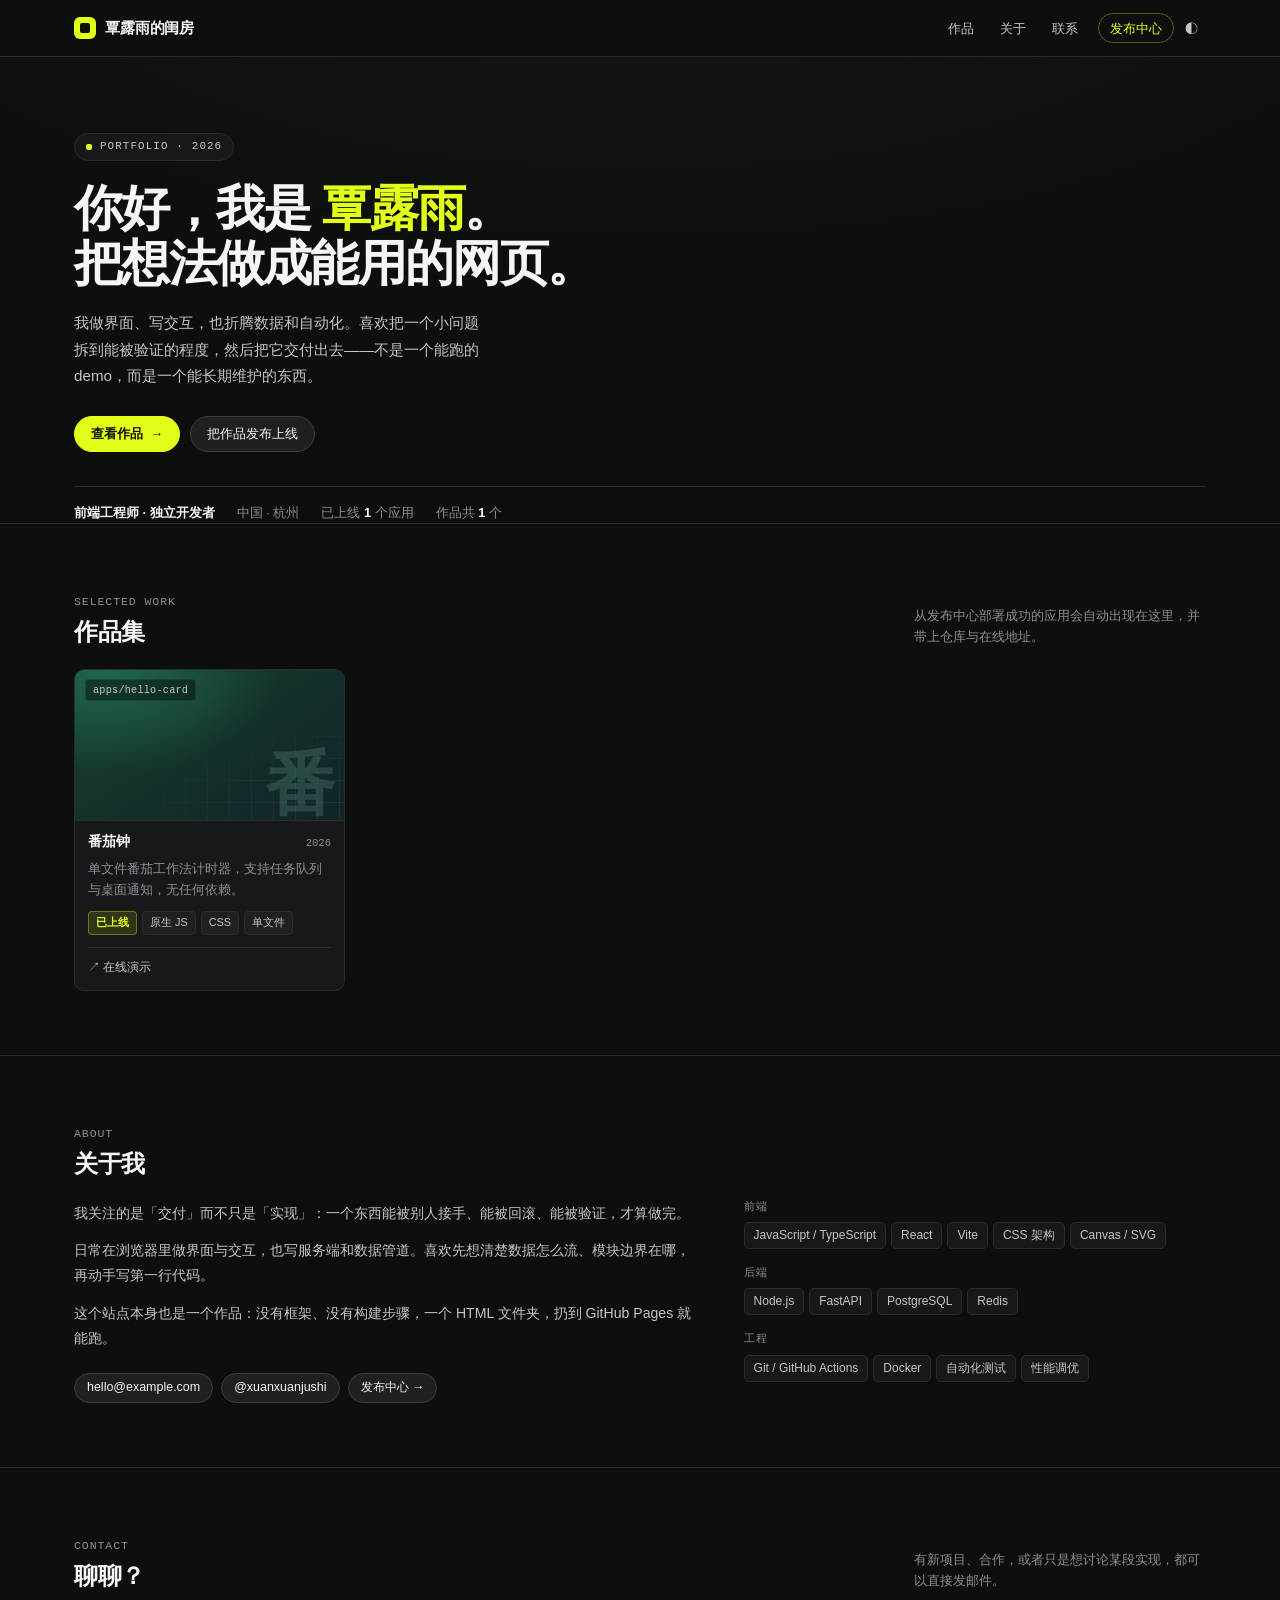
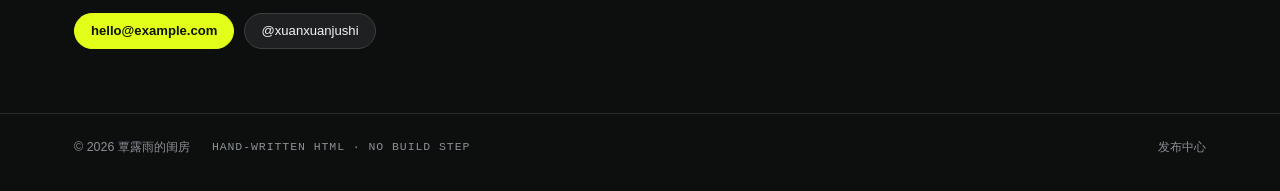
==== index.html @ 60ae452f "style: 改为深色 + 酸性黄绿的高密度视觉 参考积木岛AI（aixc4d.com）的界面语言重做样式： - 近黑底 #0d0e0e / 卡片 #171819，强调色 #e2ff1a，小圆角（卡片" ====
<!DOCTYPE html>
<html lang="zh-CN" data-theme="dark">
<head>
<meta charset="UTF-8">
<meta name="viewport" content="width=device-width, initial-scale=1">
<title>覃露雨的闺房 · 作品集</title>
<meta name="description" content="前端工程师 / 独立开发者的个人作品集，收录可在线访问的网页应用。">
<link rel="stylesheet" href="assets/css/style.css">
<link rel="icon" href="data:image/svg+xml,<svg xmlns='http://www.w3.org/2000/svg' viewBox='0 0 32 32'><rect width='32' height='32' rx='8' fill='%231f6f5c'/><circle cx='16' cy='16' r='5' fill='%23faf8f4'/></svg>">
</head>
<body>

<header class="site-nav">
  <div class="wrap">
    <a class="brand" href="index.html">
      <span class="brand-dot" aria-hidden="true"></span>
      <span data-bind="siteName">覃露雨的闺房</span>
    </a>
    <nav class="nav-links" aria-label="主导航">
      <a href="#works">作品</a>
      <a href="#about">关于</a>
      <a href="#contact" class="keep">联系</a>
      <a href="deploy.html" class="keep cta">发布中心</a>
      <button class="theme-toggle" id="themeToggle" type="button" aria-label="切换深浅色" title="切换深浅色">◐</button>
    </nav>
  </div>
</header>

<main>
  <!-- Hero -->
  <section class="hero">
    <div class="wrap">
      <span class="eyebrow"><i aria-hidden="true"></i> Portfolio · <span data-bind="year">2026</span></span>
      <h1>你好，我是 <em data-bind="name">覃露雨</em>。<br><span data-bind="tagline">把想法做成能用的网页。</span></h1>
      <p class="lede" data-bind="intro"></p>
      <div class="cta-row">
        <a class="btn primary" href="#works">查看作品 <span aria-hidden="true">→</span></a>
        <a class="btn" href="deploy.html">把作品发布上线</a>
      </div>
      <div class="hero-meta">
        <span><b data-bind="role">前端工程师</b></span>
        <span data-bind="location">中国 · 杭州</span>
        <span>已上线 <b id="liveCount">0</b> 个应用</span>
        <span>作品共 <b id="totalCount">0</b> 个</span>
      </div>
    </div>
  </section>

  <!-- 作品 -->
  <section class="section" id="works">
    <div class="wrap">
      <div class="section-head">
        <div>
          <span class="mono">Selected work</span>
          <h2>作品集</h2>
        </div>
        <p>从发布中心部署成功的应用会自动出现在这里，并带上仓库与在线地址。</p>
      </div>
      <div class="grid" id="workGrid" aria-live="polite"></div>
    </div>
  </section>

  <!-- 关于 -->
  <section class="section" id="about">
    <div class="wrap">
      <div class="section-head">
        <div>
          <span class="mono">About</span>
          <h2>关于我</h2>
        </div>
      </div>
      <div class="about-grid">
        <div class="prose">
          <p>我关注的是「交付」而不只是「实现」：一个东西能被别人接手、能被回滚、能被验证，才算做完。</p>
          <p>日常在浏览器里做界面与交互，也写服务端和数据管道。喜欢先想清楚数据怎么流、模块边界在哪，再动手写第一行代码。</p>
          <p>这个站点本身也是一个作品：没有框架、没有构建步骤，一个 HTML 文件夹，扔到 GitHub Pages 就能跑。</p>
          <div class="contact-row">
            <a class="btn sm" data-bind-href="mailto" data-bind-text="email" href="#">发邮件</a>
            <a class="btn sm" data-bind-href="github" data-bind-text="githubLabel" href="#" target="_blank" rel="noopener">GitHub</a>
            <a class="btn sm" href="deploy.html">发布中心 →</a>
          </div>
        </div>
        <div id="skillList"></div>
      </div>
    </div>
  </section>

  <!-- 联系 -->
  <section class="section" id="contact">
    <div class="wrap">
      <div class="section-head">
        <div>
          <span class="mono">Contact</span>
          <h2>聊聊？</h2>
        </div>
        <p>有新项目、合作，或者只是想讨论某段实现，都可以直接发邮件。</p>
      </div>
      <div class="cta-row" style="margin-top:0">
        <a class="btn accent" data-bind-href="mailto" data-bind-text="email" href="#">发邮件</a>
        <a class="btn" data-bind-href="github" data-bind-text="githubLabel" href="#" target="_blank" rel="noopener">GitHub</a>
      </div>
    </div>
  </section>
</main>

<footer class="site-footer">
  <div class="wrap">
    <span>© <span data-bind="year">2026</span> <span data-bind="siteName">覃露雨的闺房</span></span>
    <span class="mono">Hand-written HTML · No build step</span>
    <a href="deploy.html" style="margin-left:auto">发布中心</a>
  </div>
</footer>

<script src="assets/js/config.js"></script>
<script src="assets/js/store.js"></script>
<script src="assets/js/site.js"></script>
</body>
</html>
---- assets/css/style.css ----
/* ==========================================================================
   个人站样式 —— 单文件，无构建
   视觉基调：近黑底 + 酸性黄绿强调色 + 高密度卡片 + 小圆角细描边
   章节：1 变量 2 基础 3 布局/导航 4 首屏 5 卡片 6 关于/联系 7 发布中心 8 响应式
   ========================================================================== */

/* 1 变量 ---------------------------------------------------------------- */
:root {
  /* 暗色为默认（参考站为深色界面） */
  --bg: #0d0e0e;
  --bg-glow: #141615;
  --surface: #171819;
  --surface-2: #1f2021;
  --surface-3: #26282a;
  --ink: #f4f5f6;
  --ink-2: #c3c6ca;
  --muted: #8b9096;
  --line: #2a2c2e;
  --line-strong: #3c3f42;

  --accent: #e2ff1a;          /* 酸性黄绿：按钮底、徽标 */
  --accent-ink: #0f1200;      /* 压在强调色上的文字 */
  --accent-text: #e2ff1a;     /* 暗底上的强调文字 */
  --accent-soft: rgba(226, 255, 26, .12);
  --accent-line: rgba(226, 255, 26, .34);

  --warm: #ffb648;
  --danger: #ff7b72;
  --ok: #9be48f;

  --radius: 10px;
  --radius-sm: 6px;
  --shadow: 0 10px 30px -22px #000, 0 1px 0 rgba(255, 255, 255, .03) inset;
  --shadow-lift: 0 16px 40px -24px #000, 0 1px 0 rgba(255, 255, 255, .05) inset;

  --sans: -apple-system, BlinkMacSystemFont, "Segoe UI", "PingFang SC", "Hiragino Sans GB",
          "Microsoft YaHei", "Source Han Sans SC", Roboto, sans-serif;
  --mono: ui-monospace, SFMono-Regular, Menlo, Consolas, "Liberation Mono", monospace;

  --wrap: 1180px;
}

/* 亮色变体：结构与暗色一致，仅换色，强调色改为深橄榄以保证可读性 */
[data-theme="light"] {
  --bg: #f7f7f5;
  --bg-glow: #ffffff;
  --surface: #ffffff;
  --surface-2: #f1f1ee;
  --surface-3: #e7e7e3;
  --ink: #101211;
  --ink-2: #454a4d;
  --muted: #75797d;
  --line: #e2e2dd;
  --line-strong: #c9c9c3;

  --accent: #d8ef00;
  --accent-ink: #12140a;
  --accent-text: #5c6b00;
  --accent-soft: rgba(216, 239, 0, .22);
  --accent-line: rgba(150, 168, 0, .45);

  --warm: #a86a00;
  --danger: #b0413e;
  --ok: #1f6f5c;

  --shadow: 0 1px 2px rgba(16, 18, 17, .05), 0 12px 28px -20px rgba(16, 18, 17, .35);
  --shadow-lift: 0 2px 6px rgba(16, 18, 17, .07), 0 18px 40px -22px rgba(16, 18, 17, .4);
}

/* 2 基础 ---------------------------------------------------------------- */
*, *::before, *::after { box-sizing: border-box; }

html { -webkit-text-size-adjust: 100%; scroll-behavior: smooth; }

body {
  margin: 0;
  background:
    radial-gradient(120% 70% at 50% -10%, var(--bg-glow) 0%, transparent 60%),
    var(--bg);
  background-attachment: fixed;
  color: var(--ink);
  font-family: var(--sans);
  font-size: 15px;
  line-height: 1.6;
  -webkit-font-smoothing: antialiased;
  text-rendering: optimizeLegibility;
}

h1, h2, h3 { margin: 0; font-weight: 700; letter-spacing: -0.02em; line-height: 1.18; }
p { margin: 0; }
a { color: inherit; text-decoration: none; }
img, svg { display: block; max-width: 100%; }
button, input, select, textarea { font: inherit; color: inherit; }
ul { margin: 0; padding: 0; list-style: none; }

:focus-visible {
  outline: 2px solid var(--accent-line);
  outline-offset: 2px;
  border-radius: 4px;
}

::selection { background: var(--accent); color: var(--accent-ink); }

.mono {
  font-family: var(--mono);
  font-size: .72rem;
  letter-spacing: .08em;
  text-transform: uppercase;
  color: var(--muted);
}

.sr-only {
  position: absolute; width: 1px; height: 1px;
  padding: 0; margin: -1px; overflow: hidden;
  clip: rect(0 0 0 0); white-space: nowrap; border: 0;
}

/* 3 布局 / 导航 --------------------------------------------------------- */
.wrap {
  width: 100%;
  max-width: var(--wrap);
  margin: 0 auto;
  padding: 0 24px;
}

.site-nav {
  position: sticky;
  top: 0;
  z-index: 20;
  background: color-mix(in srgb, var(--bg) 86%, transparent);
  border-bottom: 1px solid var(--line);
  backdrop-filter: saturate(160%) blur(14px);
}

.site-nav .wrap {
  display: flex;
  align-items: center;
  gap: 18px;
  height: 56px;
}

.brand {
  display: inline-flex;
  align-items: center;
  gap: 9px;
  font-weight: 700;
  font-size: .95rem;
  letter-spacing: -0.01em;
}

/* 品牌标：方形色块 + 内部方块，呼应参考站的方形 logo */
.brand-dot {
  width: 22px; height: 22px;
  border-radius: 6px;
  background: var(--accent);
  position: relative;
  flex: none;
}

.brand-dot::after {
  content: "";
  position: absolute;
  inset: 6px;
  border-radius: 2px;
  background: var(--accent-ink);
}

.nav-links {
  display: flex;
  align-items: center;
  gap: 2px;
  margin-left: auto;
}

.nav-links a,
.nav-links button {
  display: inline-flex;
  align-items: center;
  height: 30px;
  padding: 0 11px;
  border: 1px solid transparent;
  border-radius: 999px;
  background: transparent;
  color: var(--ink-2);
  font-size: .82rem;
  cursor: pointer;
  transition: background .15s, color .15s, border-color .15s;
}

.nav-links a:hover,
.nav-links button:hover { background: var(--surface-2); color: var(--ink); }

/* 强调型导航项（发布中心） */
.nav-links a.cta {
  border-color: var(--accent-line);
  color: var(--accent-text);
  margin-left: 6px;
}

.nav-links a.cta:hover {
  background: var(--accent-soft);
  border-color: var(--accent);
  color: var(--accent-text);
}

.theme-toggle { width: 30px; padding: 0 !important; justify-content: center; }

main { display: block; }

.section { padding: 64px 0; border-top: 1px solid var(--line); }
.section:first-of-type { border-top: 0; }

.section-head {
  display: flex;
  align-items: flex-end;
  justify-content: space-between;
  gap: 24px;
  margin-bottom: 22px;
}

.section-head h2 {
  font-size: clamp(1.2rem, 2.2vw, 1.5rem);
  font-weight: 700;
  margin-top: 6px;
}

.section-head p { color: var(--muted); font-size: .82rem; max-width: 40ch; line-height: 1.6; }

/* 4 首屏 ---------------------------------------------------------------- */
.hero { padding: clamp(40px, 7vw, 76px) 0 0; }

.eyebrow {
  display: inline-flex;
  align-items: center;
  gap: 8px;
  padding: 4px 11px 4px 8px;
  border: 1px solid var(--line);
  border-radius: 999px;
  background: var(--surface);
  font-family: var(--mono);
  font-size: .68rem;
  letter-spacing: .1em;
  text-transform: uppercase;
  color: var(--ink-2);
}

.eyebrow i {
  width: 6px; height: 6px; border-radius: 2px;
  background: var(--accent);
  margin-left: 3px;
}

.hero h1 {
  margin: 20px 0 0;
  font-size: clamp(1.95rem, 4.6vw, 3.05rem);
  font-weight: 800;
  line-height: 1.14;
  letter-spacing: -0.035em;
  max-width: 34ch;
}

.hero h1 em {
  font-style: normal;
  color: var(--accent-text);
  white-space: nowrap;
}

.hero .lede {
  margin-top: 18px;
  max-width: 48ch;
  font-size: .95rem;
  color: var(--ink-2);
  line-height: 1.75;
}

.cta-row {
  display: flex;
  flex-wrap: wrap;
  align-items: center;
  gap: 10px;
  margin-top: 26px;
}

.btn {
  display: inline-flex;
  align-items: center;
  gap: 7px;
  height: 36px;
  padding: 0 16px;
  border: 1px solid var(--line-strong);
  border-radius: 999px;
  background: var(--surface-2);
  color: var(--ink);
  font-size: .82rem;
  font-weight: 500;
  cursor: pointer;
  transition: transform .15s, background .15s, border-color .15s, color .15s;
}

.btn:hover { background: var(--surface-3); border-color: var(--line-strong); transform: translateY(-1px); }
.btn:active { transform: translateY(0); }

/* 主按钮 = 酸黄绿实底 + 深色字，与参考站的按钮一致 */
.btn.primary,
.btn.accent {
  background: var(--accent);
  border-color: var(--accent);
  color: var(--accent-ink);
  font-weight: 600;
}

.btn.primary:hover,
.btn.accent:hover { filter: brightness(1.06); background: var(--accent); }

.btn[disabled] { opacity: .45; cursor: not-allowed; transform: none; }

.btn.sm { height: 30px; padding: 0 12px; font-size: .78rem; }
.btn.block { width: 100%; justify-content: center; }

.hero-meta {
  display: flex;
  flex-wrap: wrap;
  gap: 6px 22px;
  margin-top: 34px;
  padding-top: 16px;
  border-top: 1px solid var(--line);
  font-size: .8rem;
  color: var(--muted);
}

.hero-meta b { color: var(--ink); font-weight: 600; font-variant-numeric: tabular-nums; }

/* 5 卡片 ---------------------------------------------------------------- */
.grid {
  display: grid;
  grid-template-columns: repeat(auto-fill, minmax(252px, 1fr));
  gap: 16px;
}

.card {
  position: relative;
  display: flex;
  flex-direction: column;
  background: var(--surface);
  border: 1px solid var(--line);
  border-radius: var(--radius);
  overflow: hidden;
  transition: transform .16s ease, border-color .16s ease, box-shadow .16s ease;
}

.card:hover {
  transform: translateY(-2px);
  border-color: var(--line-strong);
  box-shadow: var(--shadow-lift);
}

.card-cover {
  position: relative;
  aspect-ratio: 16 / 9;
  border-bottom: 1px solid var(--line);
  background:
    radial-gradient(110% 120% at 12% 0%, hsl(var(--h, 210) 55% 26%) 0%, transparent 58%),
    linear-gradient(145deg, hsl(var(--h, 210) 45% 17%), hsl(calc(var(--h, 210) + 32) 40% 11%));
  overflow: hidden;
}

[data-theme="light"] .card-cover {
  background:
    radial-gradient(110% 120% at 12% 0%, hsl(var(--h, 210) 62% 82%) 0%, transparent 58%),
    linear-gradient(145deg, hsl(var(--h, 210) 48% 92%), hsl(calc(var(--h, 210) + 32) 42% 82%));
}

/* 网格纹理，模拟「设计资产缩略图」的技术感 */
.card-cover::before {
  content: "";
  position: absolute; inset: 0;
  background-image:
    linear-gradient(to right, rgba(255, 255, 255, .055) 1px, transparent 1px),
    linear-gradient(to bottom, rgba(255, 255, 255, .055) 1px, transparent 1px);
  background-size: 22px 22px;
  mask-image: radial-gradient(115% 100% at 100% 100%, #000 15%, transparent 76%);
}

[data-theme="light"] .card-cover::before {
  background-image:
    linear-gradient(to right, rgba(0, 0, 0, .06) 1px, transparent 1px),
    linear-gradient(to bottom, rgba(0, 0, 0, .06) 1px, transparent 1px);
}

.card-initial {
  position: absolute;
  right: 12px; bottom: 0;
  font-size: 4.4rem;
  line-height: 1;
  font-weight: 800;
  letter-spacing: -0.04em;
  color: hsl(var(--h, 210) 70% 78% / .16);
  user-select: none;
}

[data-theme="light"] .card-initial { color: hsl(var(--h, 210) 45% 35% / .18); }

.card-path {
  position: absolute;
  left: 10px; top: 9px;
  font-family: var(--mono);
  font-size: .64rem;
  letter-spacing: .02em;
  color: var(--ink-2);
  background: rgba(0, 0, 0, .42);
  border: 1px solid rgba(255, 255, 255, .08);
  padding: 2px 7px;
  border-radius: 4px;
  backdrop-filter: blur(4px);
  max-width: calc(100% - 76px);
  overflow: hidden;
  text-overflow: ellipsis;
  white-space: nowrap;
}

[data-theme="light"] .card-path {
  color: #3a3f42;
  background: rgba(255, 255, 255, .72);
  border-color: rgba(0, 0, 0, .07);
}

.card-body { padding: 12px 13px 13px; display: flex; flex-direction: column; flex: 1; }

.card-title-row { display: flex; align-items: baseline; gap: 8px; }
.card-title { font-size: .9rem; font-weight: 600; letter-spacing: -0.01em; }

.card-year {
  margin-left: auto;
  font-family: var(--mono);
  font-size: .66rem;
  color: var(--muted);
}

.card-desc {
  margin-top: 7px;
  font-size: .79rem;
  color: var(--muted);
  line-height: 1.65;
  flex: 1;
}

.tag-row { display: flex; flex-wrap: wrap; gap: 5px; margin-top: 11px; }

.tag {
  font-size: .68rem;
  padding: 2px 7px;
  border-radius: 4px;
  background: var(--surface-2);
  color: var(--ink-2);
  border: 1px solid var(--line);
}

.tag.live {
  background: var(--accent-soft);
  border-color: var(--accent-line);
  color: var(--accent-text);
  font-weight: 600;
}

.card-actions {
  display: flex;
  gap: 14px;
  margin-top: 12px;
  padding-top: 10px;
  border-top: 1px solid var(--line);
}

.link-btn {
  display: inline-flex;
  align-items: center;
  gap: 4px;
  font-size: .76rem;
  color: var(--ink-2);
  padding: 0;
  cursor: pointer;
  background: none;
  border: 0;
  transition: color .15s;
}

.link-btn:hover { color: var(--accent-text); }
.link-btn.muted { color: var(--muted); cursor: default; }
.link-btn.muted:hover { color: var(--muted); }
.link-btn.danger:hover { color: var(--danger); }

.card-del {
  position: absolute;
  top: 8px; right: 8px;
  width: 22px; height: 22px;
  display: grid; place-items: center;
  border-radius: 5px;
  border: 1px solid rgba(255, 255, 255, .12);
  background: rgba(0, 0, 0, .5);
  color: #d8dade;
  font-size: .8rem;
  line-height: 1;
  cursor: pointer;
  opacity: 0;
  transition: opacity .15s, background .15s, color .15s;
}

.card:hover .card-del { opacity: 1; }
.card-del:hover { background: var(--danger); border-color: var(--danger); color: #1a0a0a; }

[data-theme="light"] .card-del { background: rgba(255, 255, 255, .85); color: #333; border-color: rgba(0, 0, 0, .1); }

.empty-state {
  grid-column: 1 / -1;
  padding: 34px;
  text-align: center;
  border: 1px dashed var(--line-strong);
  border-radius: var(--radius);
  color: var(--muted);
  font-size: .82rem;
  background: var(--surface);
}

/* 6 关于 / 联系 / 页脚 ------------------------------------------------ */
.about-grid {
  display: grid;
  grid-template-columns: 1.15fr .85fr;
  gap: 44px;
}

.prose p { color: var(--ink-2); font-size: .88rem; line-height: 1.8; }
.prose p + p { margin-top: 12px; }

.skill-group + .skill-group { margin-top: 18px; }

.skill-group h3 {
  font-size: .7rem;
  font-family: var(--mono);
  text-transform: uppercase;
  letter-spacing: .1em;
  color: var(--muted);
  font-weight: 500;
}

.skill-group ul { display: flex; flex-wrap: wrap; gap: 5px; margin-top: 8px; }

.skill-group li {
  font-size: .75rem;
  padding: 3px 9px;
  border-radius: 5px;
  background: var(--surface);
  border: 1px solid var(--line);
  color: var(--ink-2);
}

.contact-row {
  display: flex;
  flex-wrap: wrap;
  gap: 8px;
  margin-top: 22px;
}

.site-footer {
  border-top: 1px solid var(--line);
  padding: 24px 0 34px;
  color: var(--muted);
  font-size: .78rem;
}

.site-footer .wrap {
  display: flex;
  flex-wrap: wrap;
  align-items: center;
  gap: 10px 22px;
}

.site-footer a:hover { color: var(--accent-text); }

/* 7 发布中心 ------------------------------------------------------------ */
.page-head { padding: 38px 0 4px; }

.page-head h1 {
  font-size: clamp(1.55rem, 3.4vw, 2.15rem);
  font-weight: 800;
  letter-spacing: -0.03em;
  margin-top: 12px;
}

.page-head p { margin-top: 12px; color: var(--muted); max-width: 66ch; font-size: .86rem; line-height: 1.75; }

.deploy-grid {
  display: grid;
  grid-template-columns: minmax(0, 1fr) minmax(0, .9fr);
  gap: 18px;
  align-items: start;
  padding: 26px 0 70px;
}

.panel {
  background: var(--surface);
  border: 1px solid var(--line);
  border-radius: var(--radius);
  overflow: hidden;
  box-shadow: var(--shadow);
}

.panel-head {
  display: flex;
  align-items: center;
  gap: 9px;
  padding: 12px 16px;
  border-bottom: 1px solid var(--line);
  background: var(--surface-2);
}

.panel-head h2 { font-size: .86rem; font-weight: 600; }

.panel-head .step-no {
  width: 19px; height: 19px;
  display: grid; place-items: center;
  border-radius: 5px;
  background: var(--accent);
  color: var(--accent-ink);
  font-family: var(--mono);
  font-size: .66rem;
  font-weight: 700;
}

.panel-body { padding: 16px; }

.field { margin-bottom: 14px; }
.field:last-child { margin-bottom: 0; }

.field label {
  display: block;
  font-size: .78rem;
  font-weight: 500;
  margin-bottom: 6px;
  color: var(--ink-2);
}

.field .hint {
  display: block;
  margin-top: 6px;
  font-size: .72rem;
  color: var(--muted);
  line-height: 1.6;
}

.field .hint b { color: var(--ink-2); font-weight: 600; }

.field .hint code,
.file-list + .hint code {
  font-family: var(--mono);
  font-size: .7rem;
  background: var(--surface-2);
  border: 1px solid var(--line);
  padding: 0 4px;
  border-radius: 3px;
  color: var(--ink-2);
}

.input {
  width: 100%;
  height: 36px;
  padding: 0 11px;
  border: 1px solid var(--line-strong);
  border-radius: var(--radius-sm);
  background: var(--bg);
  color: var(--ink);
  font-size: .84rem;
  transition: border-color .15s, box-shadow .15s;
}

.input:focus {
  outline: none;
  border-color: var(--accent-line);
  box-shadow: 0 0 0 3px var(--accent-soft);
}

.input.mono-input { font-family: var(--mono); font-size: .78rem; }

select.input { cursor: pointer; }

.row-2 { display: grid; grid-template-columns: 1fr 1fr; gap: 10px; }

.check {
  display: flex;
  align-items: flex-start;
  gap: 9px;
  padding: 9px 11px;
  border: 1px solid var(--line);
  border-radius: var(--radius-sm);
  background: var(--bg);
  cursor: pointer;
  font-size: .8rem;
  color: var(--ink-2);
  line-height: 1.55;
}

.check input { margin: 2px 0 0; accent-color: var(--accent); flex: none; }

.drop {
  border: 1.5px dashed var(--line-strong);
  border-radius: var(--radius-sm);
  padding: 22px 16px;
  text-align: center;
  background: var(--bg);
  cursor: pointer;
  transition: border-color .15s, background .15s;
}

.drop:hover, .drop.hot { border-color: var(--accent); background: var(--accent-soft); }
.drop.hot { border-style: solid; }
.drop strong { display: block; font-size: .84rem; font-weight: 600; }
.drop span { display: block; margin-top: 3px; font-size: .72rem; color: var(--muted); }

.file-list {
  margin-top: 10px;
  border: 1px solid var(--line);
  border-radius: var(--radius-sm);
  max-height: 170px;
  overflow: auto;
  font-family: var(--mono);
  font-size: .72rem;
  background: var(--bg);
}

.file-list:empty { display: none; }

.file-list div {
  display: flex;
  gap: 8px;
  padding: 5px 9px;
  border-bottom: 1px solid var(--line);
  color: var(--ink-2);
}

.file-list div:last-child { border-bottom: 0; }
.file-list div span:last-child { margin-left: auto; color: var(--muted); flex: none; }

.log {
  margin: 0;
  padding: 13px 15px;
  min-height: 240px;
  max-height: 400px;
  overflow: auto;
  font-family: var(--mono);
  font-size: .73rem;
  line-height: 1.85;
  background: var(--bg);
  color: var(--ink-2);
  white-space: pre-wrap;
  word-break: break-word;
}

.log .l-ok { color: var(--ok); }
.log .l-err { color: var(--danger); }
.log .l-warn { color: var(--warm); }
.log .l-dim { color: var(--muted); }
.log .l-time { color: var(--muted); opacity: .8; }

.progress {
  height: 2px;
  background: var(--surface-3);
  overflow: hidden;
}

.progress-bar {
  height: 100%;
  width: 0;
  background: var(--accent);
  transition: width .3s ease;
}

.result {
  display: none;
  padding: 15px 17px;
  border-top: 1px solid var(--accent-line);
  background: var(--accent-soft);
}

.result.show { display: block; }

.result h3 { font-size: .84rem; color: var(--accent-text); }

.result .url {
  display: block;
  margin-top: 7px;
  font-family: var(--mono);
  font-size: .76rem;
  word-break: break-all;
  color: var(--ink);
}

.result .actions { display: flex; gap: 7px; margin-top: 12px; flex-wrap: wrap; }

.note-list { margin-top: 14px; }

.note-list li {
  position: relative;
  padding-left: 15px;
  font-size: .78rem;
  color: var(--muted);
  line-height: 1.7;
}

.note-list li + li { margin-top: 7px; }

.note-list li::before {
  content: "";
  position: absolute;
  left: 3px; top: .62em;
  width: 4px; height: 4px;
  border-radius: 1px;
  background: var(--line-strong);
}

.note-list li b { color: var(--ink-2); font-weight: 600; }
.note-list li code { font-family: var(--mono); font-size: .72rem; color: var(--ink-2); }

.badge-live {
  display: inline-flex;
  align-items: center;
  gap: 6px;
  font-size: .72rem;
  font-family: var(--mono);
  color: var(--accent-text);
}

.badge-live i { width: 5px; height: 5px; border-radius: 50%; background: currentColor; }

/* 8 响应式 -------------------------------------------------------------- */
@media (max-width: 900px) {
  .about-grid { grid-template-columns: 1fr; gap: 30px; }
  .deploy-grid { grid-template-columns: 1fr; }
  .section { padding: 46px 0; }
}

@media (max-width: 560px) {
  .wrap { padding: 0 16px; }
  .nav-links a:not(.keep) { display: none; }
  .hero-meta { gap: 6px 16px; font-size: .76rem; }
  .row-2 { grid-template-columns: 1fr; }
  .section-head { flex-direction: column; align-items: flex-start; gap: 6px; }
  .grid { grid-template-columns: 1fr 1fr; gap: 12px; }
  .card-body { padding: 10px 11px 11px; }
  .card-title { font-size: .84rem; }
  .card-desc { font-size: .74rem; }
}

@media (max-width: 400px) {
  .grid { grid-template-columns: 1fr; }
}

@media (prefers-reduced-motion: reduce) {
  html { scroll-behavior: auto; }
  * { transition-duration: .01ms !important; animation-duration: .01ms !important; }
}
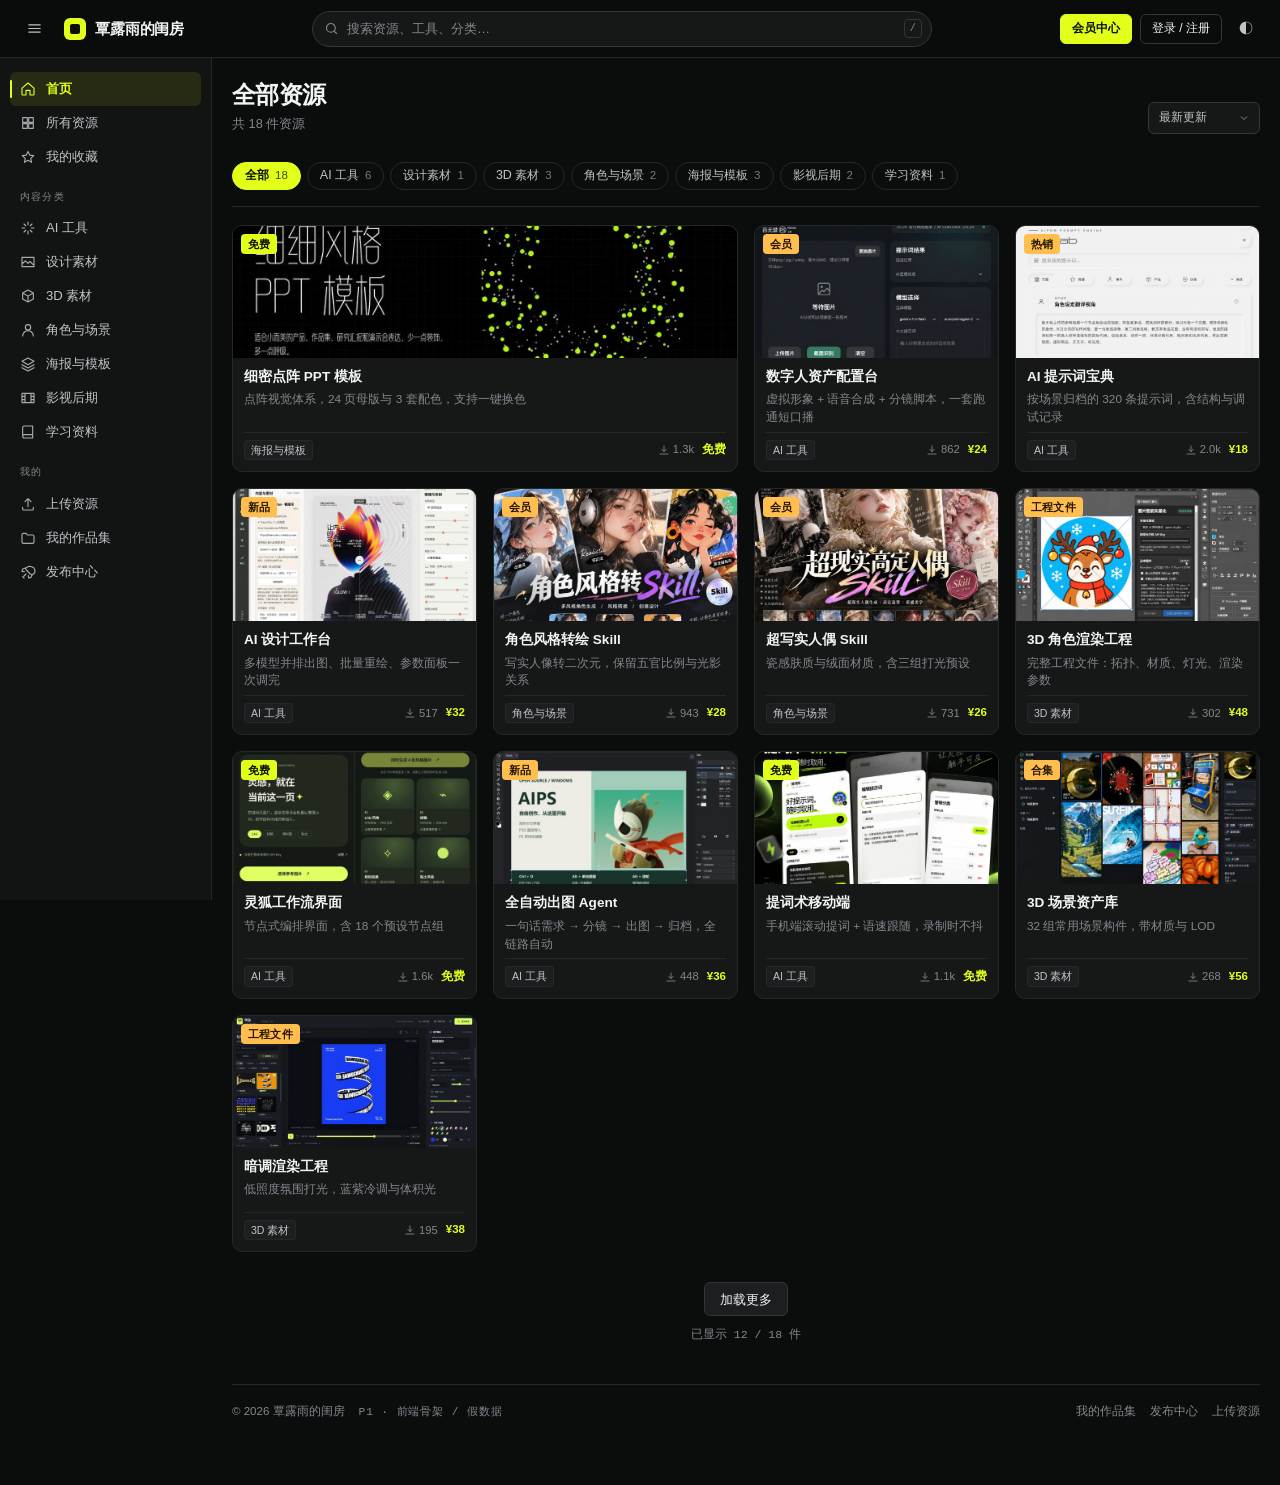
==== commit 173424fb: "feat: 新增资源站前台与后台上传页（P1 前端骨架） - index.html: 全屏资源列表（顶栏搜索 + 可折叠侧栏 + 分类筛选 + 瀑布流网格 + 加载更多） - detail.html:" ====
--- a/index.html
+++ b/index.html
@@ -3,116 +3,85 @@
 <head>
 <meta charset="UTF-8">
 <meta name="viewport" content="width=device-width, initial-scale=1">
-<title>覃露雨的闺房 · 作品集</title>
-<meta name="description" content="前端工程师 / 独立开发者的个人作品集，收录可在线访问的网页应用。">
-<link rel="stylesheet" href="assets/css/style.css">
-<link rel="icon" href="data:image/svg+xml,<svg xmlns='http://www.w3.org/2000/svg' viewBox='0 0 32 32'><rect width='32' height='32' rx='8' fill='%231f6f5c'/><circle cx='16' cy='16' r='5' fill='%23faf8f4'/></svg>">
+<title>覃露雨的闺房 · 设计资产与 AI 工具</title>
+<meta name="description" content="设计资产、AI 工具、3D 素材与学习资料合集。">
+<link rel="icon" href="data:image/svg+xml,<svg xmlns='http://www.w3.org/2000/svg' viewBox='0 0 32 32'><rect width='32' height='32' rx='8' fill='%23e2ff1a'/><rect x='11' y='11' width='10' height='10' rx='2' fill='%230d1000'/></svg>">
+<link rel="stylesheet" href="assets/css/site.css">
 </head>
 <body>
 
-<header class="site-nav">
-  <div class="wrap">
-    <a class="brand" href="index.html">
-      <span class="brand-dot" aria-hidden="true"></span>
-      <span data-bind="siteName">覃露雨的闺房</span>
-    </a>
-    <nav class="nav-links" aria-label="主导航">
-      <a href="#works">作品</a>
-      <a href="#about">关于</a>
-      <a href="#contact" class="keep">联系</a>
-      <a href="deploy.html" class="keep cta">发布中心</a>
-      <button class="theme-toggle" id="themeToggle" type="button" aria-label="切换深浅色" title="切换深浅色">◐</button>
-    </nav>
+<header class="topbar">
+  <button class="icon-btn" type="button" data-side-toggle aria-label="切换侧栏" title="切换侧栏">
+    <svg viewBox="0 0 24 24" fill="none" stroke="currentColor" stroke-width="1.7" stroke-linecap="round"><path d="M4 7h16M4 12h16M4 17h16"/></svg>
+  </button>
+
+  <a class="logo" href="index.html">
+    <span class="logo-mark" aria-hidden="true"></span>
+    <span class="logo-text" data-site-name>覃露雨的闺房</span>
+  </a>
+
+  <form class="search" data-search-form role="search">
+    <svg viewBox="0 0 24 24" fill="none" stroke="currentColor" stroke-width="1.8" stroke-linecap="round"><path d="M11 4a7 7 0 1 0 0 14 7 7 0 0 0 0-14zM20 20l-4.3-4.3"/></svg>
+    <input type="search" id="q" placeholder="搜索资源、工具、分类…" autocomplete="off" aria-label="搜索">
+    <kbd>/</kbd>
+  </form>
+
+  <div class="top-actions">
+    <a class="btn sm acid" href="#" data-need-login><span>会员中心</span></a>
+    <a class="btn sm ghost" href="#" data-need-login><span>登录 / 注册</span></a>
+    <button class="icon-btn" type="button" data-theme-toggle aria-label="切换深浅色" title="切换深浅色">◐</button>
   </div>
 </header>
 
-<main>
-  <!-- Hero -->
-  <section class="hero">
-    <div class="wrap">
-      <span class="eyebrow"><i aria-hidden="true"></i> Portfolio · <span data-bind="year">2026</span></span>
-      <h1>你好，我是 <em data-bind="name">覃露雨</em>。<br><span data-bind="tagline">把想法做成能用的网页。</span></h1>
-      <p class="lede" data-bind="intro"></p>
-      <div class="cta-row">
-        <a class="btn primary" href="#works">查看作品 <span aria-hidden="true">→</span></a>
-        <a class="btn" href="deploy.html">把作品发布上线</a>
-      </div>
-      <div class="hero-meta">
-        <span><b data-bind="role">前端工程师</b></span>
-        <span data-bind="location">中国 · 杭州</span>
-        <span>已上线 <b id="liveCount">0</b> 个应用</span>
-        <span>作品共 <b id="totalCount">0</b> 个</span>
-      </div>
-    </div>
-  </section>
+<div class="shell">
+  <aside class="sidebar" aria-label="侧栏导航">
+    <div class="side-inner" data-sidebar></div>
+  </aside>
 
-  <!-- 作品 -->
-  <section class="section" id="works">
-    <div class="wrap">
-      <div class="section-head">
+  <main class="content">
+    <div class="content-inner">
+
+      <div class="page-head">
         <div>
-          <span class="mono">Selected work</span>
-          <h2>作品集</h2>
+          <h1 id="pageTitle">全部资源</h1>
+          <p class="sub" id="pageSub">共 0 件资源</p>
         </div>
-        <p>从发布中心部署成功的应用会自动出现在这里，并带上仓库与在线地址。</p>
-      </div>
-      <div class="grid" id="workGrid" aria-live="polite"></div>
-    </div>
-  </section>
-
-  <!-- 关于 -->
-  <section class="section" id="about">
-    <div class="wrap">
-      <div class="section-head">
-        <div>
-          <span class="mono">About</span>
-          <h2>关于我</h2>
+        <div class="head-tools">
+          <label class="sr-only" for="sortSel">排序</label>
+          <select class="select" id="sortSel">
+            <option value="new">最新更新</option>
+            <option value="hot">最多下载</option>
+            <option value="free">免费优先</option>
+            <option value="price">价格从低到高</option>
+          </select>
         </div>
       </div>
-      <div class="about-grid">
-        <div class="prose">
-          <p>我关注的是「交付」而不只是「实现」：一个东西能被别人接手、能被回滚、能被验证，才算做完。</p>
-          <p>日常在浏览器里做界面与交互，也写服务端和数据管道。喜欢先想清楚数据怎么流、模块边界在哪，再动手写第一行代码。</p>
-          <p>这个站点本身也是一个作品：没有框架、没有构建步骤，一个 HTML 文件夹，扔到 GitHub Pages 就能跑。</p>
-          <div class="contact-row">
-            <a class="btn sm" data-bind-href="mailto" data-bind-text="email" href="#">发邮件</a>
-            <a class="btn sm" data-bind-href="github" data-bind-text="githubLabel" href="#" target="_blank" rel="noopener">GitHub</a>
-            <a class="btn sm" href="deploy.html">发布中心 →</a>
-          </div>
+
+      <div class="chips" id="chips" role="group" aria-label="分类筛选"></div>
+
+      <div class="grid-cards" id="grid" aria-live="polite"></div>
+
+      <div class="more-row">
+        <button class="btn" type="button" id="loadMore">加载更多</button>
+        <span class="count" id="count"></span>
+      </div>
+
+      <footer class="foot">
+        <span>© <span data-year>2026</span> <span data-site-name>覃露雨的闺房</span></span>
+        <span class="mono">P1 · 前端骨架 / 假数据</span>
+        <div class="links">
+          <a href="works.html">我的作品集</a>
+          <a href="deploy.html">发布中心</a>
+          <a href="admin/upload.html">上传资源</a>
         </div>
-        <div id="skillList"></div>
-      </div>
+      </footer>
+
     </div>
-  </section>
+  </main>
+</div>
 
-  <!-- 联系 -->
-  <section class="section" id="contact">
-    <div class="wrap">
-      <div class="section-head">
-        <div>
-          <span class="mono">Contact</span>
-          <h2>聊聊？</h2>
-        </div>
-        <p>有新项目、合作，或者只是想讨论某段实现，都可以直接发邮件。</p>
-      </div>
-      <div class="cta-row" style="margin-top:0">
-        <a class="btn accent" data-bind-href="mailto" data-bind-text="email" href="#">发邮件</a>
-        <a class="btn" data-bind-href="github" data-bind-text="githubLabel" href="#" target="_blank" rel="noopener">GitHub</a>
-      </div>
-    </div>
-  </section>
-</main>
-
-<footer class="site-footer">
-  <div class="wrap">
-    <span>© <span data-bind="year">2026</span> <span data-bind="siteName">覃露雨的闺房</span></span>
-    <span class="mono">Hand-written HTML · No build step</span>
-    <a href="deploy.html" style="margin-left:auto">发布中心</a>
-  </div>
-</footer>
-
-<script src="assets/js/config.js"></script>
-<script src="assets/js/store.js"></script>
-<script src="assets/js/site.js"></script>
+<script src="assets/js/data.js"></script>
+<script src="assets/js/app.js"></script>
+<script src="assets/js/list.js"></script>
 </body>
 </html>
--- a/assets/css/site.css
+++ b/assets/css/site.css
@@ -0,0 +1,975 @@
+/* ==========================================================================
+   site.css —— 内容站外壳（列表 / 详情 / 后台上传）
+   与旧作品集页的 style.css 相互独立：works.html 仍用 style.css，互不影响。
+   视觉：近黑底 + 酸性黄绿强调色 + 高密度全宽网格
+   ========================================================================== */
+
+/* 1 变量 ---------------------------------------------------------------- */
+:root {
+  --bg: #0b0c0c;
+  --bg-elev: #121313;
+  --surface: #161717;
+  --surface-2: #1d1e1f;
+  --surface-3: #262728;
+  --ink: #f2f3f4;
+  --ink-2: #c0c4c8;
+  --muted: #83888e;
+  --line: #262828;
+  --line-2: #333537;
+
+  --accent: #e2ff1a;
+  --accent-ink: #0d1000;
+  --accent-text: #e2ff1a;
+  --accent-soft: rgba(226, 255, 26, .1);
+  --accent-line: rgba(226, 255, 26, .32);
+  --gold: #ffbe4d;
+
+  --r-sm: 6px;
+  --r: 10px;
+  --r-lg: 14px;
+
+  --topbar-h: 58px;
+  --side-w: 212px;
+  --pad: 26px;
+  --max: 1760px;
+
+  --sans: -apple-system, BlinkMacSystemFont, "Segoe UI", "PingFang SC", "Hiragino Sans GB",
+          "Microsoft YaHei", "Source Han Sans SC", Roboto, sans-serif;
+  --mono: ui-monospace, SFMono-Regular, Menlo, Consolas, "Liberation Mono", monospace;
+
+  --shadow: 0 12px 32px -24px #000;
+  --shadow-lift: 0 18px 44px -26px #000;
+}
+
+[data-theme="light"] {
+  --bg: #f4f5f2;
+  --bg-elev: #ffffff;
+  --surface: #ffffff;
+  --surface-2: #f0f1ed;
+  --surface-3: #e6e7e2;
+  --ink: #101211;
+  --ink-2: #444a4d;
+  --muted: #74797d;
+  --line: #e3e4de;
+  --line-2: #cacbc4;
+  --accent: #d8ef00;
+  --accent-ink: #14170a;
+  --accent-text: #5b6a00;
+  --accent-soft: rgba(216, 239, 0, .2);
+  --accent-line: rgba(140, 158, 0, .4);
+  --gold: #a86a00;
+  --shadow: 0 1px 2px rgba(16, 18, 17, .05), 0 14px 30px -24px rgba(16, 18, 17, .35);
+  --shadow-lift: 0 2px 6px rgba(16, 18, 17, .06), 0 20px 44px -26px rgba(16, 18, 17, .4);
+}
+
+/* 2 基础 ---------------------------------------------------------------- */
+*, *::before, *::after { box-sizing: border-box; }
+
+html { -webkit-text-size-adjust: 100%; }
+
+body {
+  margin: 0;
+  min-height: 100vh;
+  background: var(--bg);
+  color: var(--ink);
+  font-family: var(--sans);
+  font-size: 14px;
+  line-height: 1.55;
+  -webkit-font-smoothing: antialiased;
+}
+
+h1, h2, h3, h4 { margin: 0; font-weight: 700; letter-spacing: -0.02em; line-height: 1.2; }
+p { margin: 0; }
+a { color: inherit; text-decoration: none; }
+img { display: block; max-width: 100%; }
+button, input, select, textarea { font: inherit; color: inherit; }
+ul, ol { margin: 0; padding: 0; list-style: none; }
+
+/* 内联 SVG 必须给默认尺寸，否则无 width/height 的 <svg> 会按 300×150 撑开布局 */
+svg { display: block; width: 16px; height: 16px; flex: none; }
+
+:focus-visible { outline: 2px solid var(--accent-line); outline-offset: 2px; border-radius: 3px; }
+::selection { background: var(--accent); color: var(--accent-ink); }
+
+::-webkit-scrollbar { width: 10px; height: 10px; }
+::-webkit-scrollbar-track { background: transparent; }
+::-webkit-scrollbar-thumb { background: var(--surface-3); border-radius: 6px; border: 2px solid var(--bg); }
+::-webkit-scrollbar-thumb:hover { background: var(--line-2); }
+
+.mono { font-family: var(--mono); font-size: .7rem; letter-spacing: .08em; text-transform: uppercase; color: var(--muted); }
+.sr-only { position: absolute; width: 1px; height: 1px; overflow: hidden; clip: rect(0 0 0 0); white-space: nowrap; }
+
+/* 3 外壳：顶栏 ---------------------------------------------------------- */
+.topbar {
+  position: sticky;
+  top: 0;
+  z-index: 40;
+  height: var(--topbar-h);
+  display: flex;
+  align-items: center;
+  gap: 14px;
+  padding: 0 18px;
+  background: color-mix(in srgb, var(--bg) 88%, transparent);
+  border-bottom: 1px solid var(--line);
+  backdrop-filter: saturate(160%) blur(14px);
+}
+
+.icon-btn {
+  display: inline-grid;
+  place-items: center;
+  width: 32px; height: 32px;
+  border: 1px solid transparent;
+  border-radius: var(--r-sm);
+  background: transparent;
+  color: var(--ink-2);
+  cursor: pointer;
+  flex: none;
+  transition: background .15s, color .15s, border-color .15s;
+}
+
+.icon-btn:hover { background: var(--surface-2); color: var(--ink); border-color: var(--line); }
+.icon-btn svg { width: 17px; height: 17px; stroke: currentColor; fill: none; stroke-width: 1.7; stroke-linecap: round; stroke-linejoin: round; }
+
+.logo {
+  display: inline-flex;
+  align-items: center;
+  gap: 9px;
+  font-weight: 700;
+  font-size: .95rem;
+  letter-spacing: -0.01em;
+  flex: none;
+}
+
+.logo-mark {
+  position: relative;
+  width: 22px; height: 22px;
+  border-radius: 6px;
+  background: var(--accent);
+  flex: none;
+}
+.logo-mark::after {
+  content: "";
+  position: absolute; inset: 6px;
+  border-radius: 2px;
+  background: var(--accent-ink);
+}
+
+.search {
+  position: relative;
+  flex: 1 1 auto;
+  max-width: 620px;
+  margin: 0 auto;
+  display: flex;
+  align-items: center;
+}
+
+.search svg {
+  position: absolute; left: 12px;
+  width: 15px; height: 15px;
+  stroke: var(--muted); fill: none; stroke-width: 1.8; stroke-linecap: round;
+  pointer-events: none;
+}
+
+.search input {
+  width: 100%;
+  height: 36px;
+  padding: 0 52px 0 34px;
+  border: 1px solid var(--line-2);
+  border-radius: 999px;
+  background: var(--surface);
+  color: var(--ink);
+  font-size: .82rem;
+  transition: border-color .15s, box-shadow .15s, background .15s;
+}
+
+.search input::placeholder { color: var(--muted); }
+.search input:focus {
+  outline: none;
+  border-color: var(--accent-line);
+  background: var(--bg-elev);
+  box-shadow: 0 0 0 3px var(--accent-soft);
+}
+
+.search kbd {
+  position: absolute; right: 10px;
+  font-family: var(--mono); font-size: .64rem;
+  color: var(--muted);
+  border: 1px solid var(--line-2);
+  border-radius: 4px;
+  padding: 1px 5px;
+  pointer-events: none;
+}
+
+.top-actions { display: flex; align-items: center; gap: 8px; flex: none; }
+
+/* 4 外壳：侧栏 + 内容 -------------------------------------------------- */
+.shell { display: flex; align-items: flex-start; min-height: calc(100vh - var(--topbar-h)); }
+
+.sidebar {
+  position: sticky;
+  top: var(--topbar-h);
+  width: var(--side-w);
+  flex: none;
+  height: calc(100vh - var(--topbar-h));
+  overflow-y: auto;
+  padding: 14px 10px 18px;
+  border-right: 1px solid var(--line);
+  background: var(--bg-elev);
+  transition: width .18s ease, padding .18s ease;
+}
+
+body.side-collapsed .sidebar { width: 0; padding: 0; overflow: hidden; border-right-color: transparent; }
+body.side-collapsed .side-inner { display: none; }
+
+.side-group + .side-group { margin-top: 16px; }
+
+.side-group > .side-label {
+  display: block;
+  padding: 0 10px 6px;
+  font-family: var(--mono);
+  font-size: .62rem;
+  letter-spacing: .12em;
+  text-transform: uppercase;
+  color: var(--muted);
+}
+
+.side-item {
+  position: relative;
+  display: flex;
+  align-items: center;
+  gap: 10px;
+  height: 34px;
+  padding: 0 10px;
+  border-radius: var(--r-sm);
+  color: var(--ink-2);
+  font-size: .82rem;
+  transition: background .14s, color .14s;
+}
+
+.side-item svg { width: 16px; height: 16px; stroke: currentColor; fill: none; stroke-width: 1.7; stroke-linecap: round; stroke-linejoin: round; flex: none; opacity: .85; }
+.side-item:hover { background: var(--surface-2); color: var(--ink); }
+
+.side-item.active {
+  background: var(--accent-soft);
+  color: var(--accent-text);
+  font-weight: 600;
+}
+.side-item.active::before {
+  content: "";
+  position: absolute; left: 0; top: 8px; bottom: 8px;
+  width: 2px; border-radius: 2px;
+  background: var(--accent);
+}
+.side-item.active svg { opacity: 1; }
+
+.content {
+  flex: 1 1 auto;
+  min-width: 0;
+  padding: 22px var(--pad) 64px;
+}
+
+.content-inner { max-width: var(--max); margin: 0 auto; }
+
+/* 5 列表页 -------------------------------------------------------------- */
+.page-head {
+  display: flex;
+  align-items: flex-end;
+  justify-content: space-between;
+  gap: 20px;
+  flex-wrap: wrap;
+  margin-bottom: 16px;
+}
+
+.page-head h1 { font-size: clamp(1.35rem, 1.9vw, 1.75rem); font-weight: 800; letter-spacing: -0.03em; }
+.page-head .sub { margin-top: 5px; color: var(--muted); font-size: .8rem; }
+
+.head-tools { display: flex; align-items: center; gap: 8px; }
+
+.select {
+  height: 32px;
+  padding: 0 28px 0 10px;
+  border: 1px solid var(--line-2);
+  border-radius: var(--r-sm);
+  background: var(--surface) url("data:image/svg+xml,%3Csvg xmlns='http://www.w3.org/2000/svg' width='12' height='12' viewBox='0 0 24 24' fill='none' stroke='%2383888e' stroke-width='2'%3E%3Cpath d='M6 9l6 6 6-6'/%3E%3C/svg%3E") no-repeat right 9px center;
+  color: var(--ink-2);
+  font-size: .78rem;
+  cursor: pointer;
+  appearance: none;
+}
+
+.chips {
+  display: flex;
+  align-items: center;
+  gap: 6px;
+  flex-wrap: wrap;
+  padding: 12px 0 16px;
+  border-bottom: 1px solid var(--line);
+  margin-bottom: 18px;
+}
+
+.chip {
+  height: 28px;
+  padding: 0 12px;
+  display: inline-flex;
+  align-items: center;
+  gap: 6px;
+  border: 1px solid var(--line);
+  border-radius: 999px;
+  background: transparent;
+  color: var(--ink-2);
+  font-size: .78rem;
+  cursor: pointer;
+  transition: background .14s, color .14s, border-color .14s;
+  white-space: nowrap;
+}
+
+.chip:hover { background: var(--surface-2); color: var(--ink); }
+
+.chip.on {
+  background: var(--accent);
+  border-color: var(--accent);
+  color: var(--accent-ink);
+  font-weight: 600;
+}
+
+.chip b { font-weight: 500; opacity: .6; font-size: .72rem; }
+.chip.on b { opacity: .75; }
+
+/* 卡片网格 */
+.grid-cards {
+  display: grid;
+  grid-template-columns: repeat(auto-fill, minmax(226px, 1fr));
+  gap: 16px;
+  grid-auto-flow: dense;
+}
+
+.card {
+  position: relative;
+  display: flex;
+  flex-direction: column;
+  background: var(--surface);
+  border: 1px solid var(--line);
+  border-radius: var(--r);
+  overflow: hidden;
+  transition: border-color .16s, transform .16s, box-shadow .16s;
+}
+
+.card:hover { border-color: var(--line-2); transform: translateY(-3px); box-shadow: var(--shadow-lift); }
+
+.card--wide { grid-column: span 2; }
+
+.card-media {
+  position: relative;
+  display: block;
+  height: clamp(132px, 8.4vw, 170px);
+  background: var(--surface-3);
+  overflow: hidden;
+  flex: none;
+}
+
+.card-media img {
+  width: 100%; height: 100%;
+  object-fit: cover;
+  transition: transform .35s ease;
+}
+
+/* 加载失败才降透明度，正常情况永远可见（不再依赖 JS 加类） */
+.card-media img.broken { opacity: .18; }
+.card:hover .card-media img { transform: scale(1.035); }
+
+.card-badge {
+  position: absolute;
+  top: 8px; left: 8px;
+  height: 20px;
+  padding: 0 7px;
+  display: inline-flex;
+  align-items: center;
+  border-radius: 4px;
+  background: var(--accent);
+  color: var(--accent-ink);
+  font-size: .66rem;
+  font-weight: 700;
+  letter-spacing: .02em;
+  z-index: 2;
+}
+
+.card-badge.gold { background: var(--gold); color: #241600; }
+.card-badge.ghost { background: rgba(0, 0, 0, .55); color: #fff; border: 1px solid rgba(255, 255, 255, .18); backdrop-filter: blur(4px); }
+
+.card-fav {
+  position: absolute;
+  top: 7px; right: 7px;
+  width: 24px; height: 24px;
+  display: grid; place-items: center;
+  border: 1px solid rgba(255, 255, 255, .16);
+  border-radius: 5px;
+  background: rgba(0, 0, 0, .45);
+  color: #fff;
+  cursor: pointer;
+  opacity: 0;
+  transition: opacity .15s, background .15s, color .15s;
+  z-index: 2;
+  backdrop-filter: blur(4px);
+}
+
+.card:hover .card-fav, .card-fav.on { opacity: 1; }
+.card-fav svg { width: 13px; height: 13px; stroke: currentColor; fill: none; stroke-width: 1.8; }
+.card-fav.on { color: var(--accent); border-color: var(--accent-line); }
+.card-fav.on svg { fill: currentColor; }
+
+.card-body { display: flex; flex-direction: column; gap: 5px; padding: 10px 11px 11px; flex: 1; min-width: 0; }
+
+.card-title {
+  font-size: .85rem;
+  font-weight: 600;
+  color: var(--ink);
+  line-height: 1.35;
+  display: -webkit-box;
+  -webkit-line-clamp: 1;
+  -webkit-box-orient: vertical;
+  overflow: hidden;
+}
+
+.card-sub {
+  font-size: .74rem;
+  color: var(--muted);
+  line-height: 1.5;
+  display: -webkit-box;
+  -webkit-line-clamp: 2;
+  -webkit-box-orient: vertical;
+  overflow: hidden;
+  min-height: 2.2em;
+}
+
+.card-foot {
+  display: flex;
+  align-items: center;
+  gap: 8px;
+  margin-top: auto;
+  padding-top: 7px;
+  border-top: 1px solid var(--line);
+  font-size: .7rem;
+  color: var(--muted);
+}
+
+.card-foot .tag {
+  padding: 1px 6px;
+  border-radius: 3px;
+  background: var(--surface-2);
+  border: 1px solid var(--line);
+  color: var(--ink-2);
+  font-size: .66rem;
+  white-space: nowrap;
+}
+
+.card-foot .right { margin-left: auto; display: flex; align-items: center; gap: 8px; white-space: nowrap; }
+.card-foot .price { color: var(--accent-text); font-weight: 600; font-size: .72rem; }
+.card-foot .price.free { color: var(--accent-text); }
+.card-foot .dl { display: inline-flex; align-items: center; gap: 3px; }
+.card-foot .dl svg { width: 12px; height: 12px; }
+
+.more-row { display: flex; flex-direction: column; align-items: center; gap: 10px; padding: 30px 0 0; }
+.more-row .count { font-size: .72rem; color: var(--muted); font-family: var(--mono); }
+
+.empty {
+  grid-column: 1 / -1;
+  padding: 56px 20px;
+  text-align: center;
+  border: 1px dashed var(--line-2);
+  border-radius: var(--r);
+  color: var(--muted);
+  font-size: .85rem;
+}
+
+/* 6 按钮 ---------------------------------------------------------------- */
+.btn {
+  display: inline-flex;
+  align-items: center;
+  justify-content: center;
+  gap: 7px;
+  height: 34px;
+  padding: 0 15px;
+  border: 1px solid var(--line-2);
+  border-radius: var(--r-sm);
+  background: var(--surface-2);
+  color: var(--ink);
+  font-size: .8rem;
+  font-weight: 500;
+  cursor: pointer;
+  white-space: nowrap;
+  transition: background .15s, border-color .15s, color .15s, transform .12s, filter .15s;
+}
+
+.btn:hover { background: var(--surface-3); border-color: var(--line-2); }
+.btn:active { transform: translateY(1px); }
+.btn svg { width: 15px; height: 15px; stroke: currentColor; fill: none; stroke-width: 1.8; stroke-linecap: round; stroke-linejoin: round; }
+
+.btn.acid { background: var(--accent); border-color: var(--accent); color: var(--accent-ink); font-weight: 600; }
+.btn.acid:hover { filter: brightness(1.07); background: var(--accent); }
+.btn.ghost { background: transparent; }
+.btn.ghost:hover { background: var(--surface-2); }
+.btn.sm { height: 30px; padding: 0 11px; font-size: .76rem; }
+.btn.lg { height: 42px; padding: 0 20px; font-size: .88rem; border-radius: var(--r); }
+.btn.block { width: 100%; }
+.btn[disabled] { opacity: .45; cursor: not-allowed; transform: none; }
+
+/* 7 详情页 -------------------------------------------------------------- */
+.crumbs {
+  display: flex;
+  align-items: center;
+  gap: 7px;
+  font-size: .74rem;
+  color: var(--muted);
+  margin-bottom: 14px;
+  flex-wrap: wrap;
+}
+.crumbs a:hover { color: var(--ink); }
+.crumbs .sep { opacity: .5; }
+.crumbs .cur { color: var(--ink-2); }
+
+.detail-head h1 { font-size: clamp(1.4rem, 2.3vw, 2rem); font-weight: 800; letter-spacing: -0.035em; }
+.detail-head .sub { margin-top: 8px; color: var(--muted); font-size: .82rem; line-height: 1.7; max-width: 78ch; }
+
+.meta-row {
+  display: flex;
+  align-items: center;
+  gap: 8px 18px;
+  flex-wrap: wrap;
+  margin-top: 14px;
+  padding-bottom: 16px;
+  font-size: .74rem;
+  color: var(--muted);
+  border-bottom: 1px solid var(--line);
+}
+.meta-row span { display: inline-flex; align-items: center; gap: 5px; }
+.meta-row svg { width: 13px; height: 13px; }
+.meta-row b { color: var(--ink-2); font-weight: 500; }
+.meta-row .dot { width: 3px; height: 3px; border-radius: 50%; background: var(--line-2); }
+.meta-row .state { color: var(--accent-text); }
+
+.detail-grid {
+  display: grid;
+  grid-template-columns: minmax(0, 1fr) 360px;
+  gap: 24px;
+  align-items: start;
+  padding: 20px 0 40px;
+}
+
+.preview {
+  border: 1px solid var(--line);
+  border-radius: var(--r);
+  overflow: hidden;
+  background: var(--surface);
+}
+
+.preview-main { position: relative; background: #080909; aspect-ratio: 16 / 9; }
+.preview-main img { width: 100%; height: 100%; object-fit: contain; }
+
+.preview-bar {
+  display: flex;
+  align-items: center;
+  gap: 8px;
+  padding: 8px 10px;
+  border-top: 1px solid var(--line);
+  background: var(--surface-2);
+}
+
+.thumbs { display: flex; gap: 6px; overflow-x: auto; padding: 2px; }
+.thumb {
+  width: 62px; height: 42px;
+  border: 1px solid var(--line-2);
+  border-radius: 4px;
+  overflow: hidden;
+  cursor: pointer;
+  background: var(--surface-3);
+  flex: none;
+  padding: 0;
+  transition: border-color .15s, opacity .15s;
+  opacity: .65;
+}
+.thumb img { width: 100%; height: 100%; object-fit: cover; }
+.thumb:hover { opacity: 1; }
+.thumb.on { border-color: var(--accent); opacity: 1; }
+
+.preview-bar .hint { margin-left: auto; font-size: .68rem; color: var(--muted); white-space: nowrap; }
+
+/* 购买/获取卡 */
+.buy {
+  position: sticky;
+  top: calc(var(--topbar-h) + 20px);
+  border: 1px solid var(--line);
+  border-radius: var(--r);
+  background: var(--surface);
+  overflow: hidden;
+}
+
+.buy-head {
+  display: flex;
+  align-items: center;
+  justify-content: space-between;
+  padding: 12px 14px;
+  border-bottom: 1px solid var(--line);
+  background: var(--surface-2);
+}
+.buy-head h3 { font-size: .84rem; font-weight: 600; }
+.buy-head .members { font-family: var(--mono); font-size: .66rem; color: var(--gold); letter-spacing: .06em; }
+
+.buy-body { padding: 14px; }
+
+.price-row { display: flex; align-items: baseline; gap: 8px; }
+.price-row .num { font-size: 1.6rem; font-weight: 800; letter-spacing: -0.03em; }
+.price-row .num small { font-size: .8rem; font-weight: 500; margin-left: 2px; color: var(--muted); }
+.price-row .was { font-size: .78rem; color: var(--muted); text-decoration: line-through; }
+.price-row .save { margin-left: auto; font-size: .66rem; padding: 2px 6px; border-radius: 3px; background: var(--accent-soft); color: var(--accent-text); border: 1px solid var(--accent-line); }
+
+.buy-body .btn.acid { margin-top: 12px; }
+
+.buy-note { margin-top: 9px; font-size: .68rem; color: var(--muted); text-align: center; }
+
+.perks { margin-top: 14px; padding-top: 12px; border-top: 1px solid var(--line); display: grid; gap: 8px; }
+.perks li { display: flex; align-items: flex-start; gap: 8px; font-size: .74rem; color: var(--ink-2); line-height: 1.5; }
+.perks svg { width: 13px; height: 13px; margin-top: 2px; stroke: var(--accent); fill: none; stroke-width: 2.2; flex: none; }
+
+.buy-foot {
+  display: grid;
+  grid-template-columns: 1fr 1fr;
+  gap: 8px;
+  margin-top: 14px;
+  padding-top: 12px;
+  border-top: 1px solid var(--line);
+  font-size: .7rem;
+  color: var(--muted);
+}
+.buy-foot b { display: block; color: var(--ink-2); font-weight: 500; margin-top: 1px; }
+
+.owner-line {
+  display: flex;
+  align-items: center;
+  gap: 9px;
+  margin-top: 14px;
+  padding-top: 12px;
+  border-top: 1px solid var(--line);
+}
+.owner-avatar {
+  width: 26px; height: 26px;
+  border-radius: 50%;
+  background: linear-gradient(135deg, var(--accent), #7fd6a8);
+  color: var(--accent-ink);
+  display: grid; place-items: center;
+  font-size: .7rem;
+  font-weight: 700;
+  flex: none;
+}
+.owner-line .who { font-size: .76rem; color: var(--ink-2); }
+.owner-line .who small { display: block; color: var(--muted); font-size: .66rem; }
+.owner-line .btn { margin-left: auto; }
+
+/* 详情 Tab */
+.tabs {
+  margin-top: 22px;
+  border: 1px solid var(--line);
+  border-radius: var(--r);
+  background: var(--surface);
+  overflow: hidden;
+}
+
+.tab-bar {
+  display: flex;
+  align-items: center;
+  gap: 2px;
+  padding: 6px;
+  border-bottom: 1px solid var(--line);
+  background: var(--surface-2);
+  overflow-x: auto;
+}
+
+.tab {
+  height: 30px;
+  padding: 0 13px;
+  border: 1px solid transparent;
+  border-radius: var(--r-sm);
+  background: transparent;
+  color: var(--muted);
+  font-size: .78rem;
+  cursor: pointer;
+  white-space: nowrap;
+  transition: background .14s, color .14s;
+}
+.tab:hover { color: var(--ink); background: var(--surface-3); }
+.tab.on { background: var(--bg-elev); color: var(--accent-text); border-color: var(--line-2); font-weight: 600; }
+
+.tab-panel { display: none; padding: 18px; }
+.tab-panel.on { display: block; }
+
+.tab-panel h4 { font-size: .84rem; margin-bottom: 10px; }
+.tab-panel p { font-size: .82rem; color: var(--ink-2); line-height: 1.8; }
+.tab-panel p + p { margin-top: 10px; }
+.tab-panel ul.bullets { display: grid; gap: 7px; }
+.tab-panel ul.bullets li { position: relative; padding-left: 14px; font-size: .8rem; color: var(--ink-2); line-height: 1.7; }
+.tab-panel ul.bullets li::before { content: ""; position: absolute; left: 2px; top: .68em; width: 4px; height: 4px; border-radius: 1px; background: var(--accent); }
+
+.spec-grid { display: grid; grid-template-columns: repeat(auto-fit, minmax(190px, 1fr)); gap: 12px; margin-top: 4px; }
+.spec {
+  border: 1px solid var(--line);
+  border-radius: var(--r-sm);
+  padding: 12px;
+  background: var(--bg-elev);
+}
+.spec h5 { margin: 0 0 6px; font-size: .76rem; font-weight: 600; color: var(--ink); display: flex; align-items: center; gap: 6px; }
+.spec h5 svg { width: 13px; height: 13px; stroke: var(--accent); fill: none; stroke-width: 1.8; }
+.spec p { font-size: .74rem; color: var(--muted); line-height: 1.65; }
+
+.gallery-grid { display: grid; grid-template-columns: repeat(auto-fill, minmax(180px, 1fr)); gap: 10px; }
+.gallery-grid img { width: 100%; border-radius: var(--r-sm); border: 1px solid var(--line); cursor: zoom-in; }
+
+.related { margin-top: 26px; }
+.related-head { display: flex; align-items: baseline; justify-content: space-between; margin-bottom: 12px; }
+.related-head h3 { font-size: .95rem; }
+.related-head a { font-size: .74rem; color: var(--muted); }
+.related-head a:hover { color: var(--accent-text); }
+
+/* 8 后台上传页 ---------------------------------------------------------- */
+.admin-head {
+  display: flex;
+  align-items: center;
+  justify-content: space-between;
+  gap: 16px;
+  flex-wrap: wrap;
+  padding-bottom: 16px;
+  border-bottom: 1px solid var(--line);
+  margin-bottom: 20px;
+}
+.admin-head h1 { font-size: 1.3rem; font-weight: 800; letter-spacing: -0.03em; }
+.admin-head .sub { margin-top: 4px; font-size: .78rem; color: var(--muted); }
+.admin-actions { display: flex; gap: 8px; }
+
+.upload-grid {
+  display: grid;
+  grid-template-columns: minmax(0, 1fr) 372px;
+  gap: 20px;
+  align-items: start;
+  max-width: 1320px;   /* 表单拉满整屏会难读，限宽并左对齐 */
+}
+
+.panel {
+  border: 1px solid var(--line);
+  border-radius: var(--r);
+  background: var(--surface);
+  overflow: hidden;
+}
+.panel + .panel { margin-top: 16px; }
+
+.panel-head {
+  display: flex;
+  align-items: center;
+  gap: 8px;
+  padding: 11px 14px;
+  border-bottom: 1px solid var(--line);
+  background: var(--surface-2);
+}
+.panel-head h2 { font-size: .82rem; font-weight: 600; }
+.panel-head .tip { margin-left: auto; font-size: .68rem; color: var(--muted); }
+
+.panel-body { padding: 14px; }
+
+.field { margin-bottom: 14px; }
+.field:last-child { margin-bottom: 0; }
+.field > label {
+  display: block;
+  margin-bottom: 6px;
+  font-size: .76rem;
+  font-weight: 500;
+  color: var(--ink-2);
+}
+.field > label .req { color: var(--accent-text); margin-left: 3px; }
+
+.input, .textarea {
+  width: 100%;
+  border: 1px solid var(--line-2);
+  border-radius: var(--r-sm);
+  background: var(--bg);
+  color: var(--ink);
+  font-size: .82rem;
+  transition: border-color .15s, box-shadow .15s;
+}
+.input { height: 36px; padding: 0 11px; }
+.textarea { padding: 9px 11px; min-height: 84px; resize: vertical; line-height: 1.7; font-family: inherit; }
+.input:focus, .textarea:focus { outline: none; border-color: var(--accent-line); box-shadow: 0 0 0 3px var(--accent-soft); }
+.input::placeholder, .textarea::placeholder { color: var(--muted); }
+
+.row-2 { display: grid; grid-template-columns: 1fr 1fr; gap: 12px; }
+.row-3 { display: grid; grid-template-columns: repeat(3, 1fr); gap: 12px; }
+
+.hint { display: block; margin-top: 5px; font-size: .68rem; color: var(--muted); line-height: 1.6; }
+.hint code { font-family: var(--mono); font-size: .66rem; background: var(--surface-2); border: 1px solid var(--line); padding: 0 4px; border-radius: 3px; }
+
+.switch {
+  display: flex;
+  align-items: center;
+  gap: 9px;
+  padding: 8px 10px;
+  border: 1px solid var(--line);
+  border-radius: var(--r-sm);
+  background: var(--bg);
+  cursor: pointer;
+  font-size: .78rem;
+  color: var(--ink-2);
+}
+.switch input { accent-color: var(--accent); margin: 0; }
+
+.dropzone {
+  border: 1.5px dashed var(--line-2);
+  border-radius: var(--r);
+  padding: 26px 16px;
+  text-align: center;
+  background: var(--bg);
+  cursor: pointer;
+  transition: border-color .15s, background .15s;
+}
+.dropzone:hover, .dropzone.hot { border-color: var(--accent); background: var(--accent-soft); }
+.dropzone strong { display: block; font-size: .84rem; }
+.dropzone span { display: block; margin-top: 4px; font-size: .72rem; color: var(--muted); }
+.dropzone svg { width: 26px; height: 26px; margin: 0 auto 8px; stroke: var(--muted); fill: none; stroke-width: 1.5; }
+
+.uploads { display: grid; grid-template-columns: repeat(3, 1fr); gap: 8px; margin-top: 10px; }
+.uploads:empty { display: none; }
+
+.upload-item {
+  position: relative;
+  aspect-ratio: 4 / 3;
+  border: 1px solid var(--line);
+  border-radius: var(--r-sm);
+  overflow: hidden;
+  background: var(--surface-3);
+}
+.upload-item img { width: 100%; height: 100%; object-fit: cover; }
+.upload-item .del {
+  position: absolute; top: 4px; right: 4px;
+  width: 20px; height: 20px;
+  display: grid; place-items: center;
+  border-radius: 4px;
+  border: 1px solid rgba(255, 255, 255, .2);
+  background: rgba(0, 0, 0, .55);
+  color: #fff;
+  font-size: .7rem;
+  cursor: pointer;
+}
+.upload-item .del:hover { background: #b0413e; border-color: #b0413e; }
+.upload-item .tag-main {
+  position: absolute; left: 4px; bottom: 4px;
+  font-size: .6rem; padding: 1px 5px; border-radius: 3px;
+  background: var(--accent); color: var(--accent-ink); font-weight: 700;
+}
+
+.notice {
+  display: flex;
+  gap: 9px;
+  padding: 10px 12px;
+  border: 1px solid var(--accent-line);
+  border-radius: var(--r-sm);
+  background: var(--accent-soft);
+  font-size: .74rem;
+  color: var(--ink-2);
+  line-height: 1.65;
+}
+.notice svg { width: 14px; height: 14px; stroke: var(--accent); fill: none; stroke-width: 2; flex: none; margin-top: 2px; }
+
+/* 9 轻提示 -------------------------------------------------------------- */
+.toast {
+  position: fixed;
+  left: 50%;
+  bottom: 34px;
+  transform: translate(-50%, 14px);
+  z-index: 90;
+  display: flex;
+  align-items: center;
+  gap: 8px;
+  padding: 9px 15px;
+  border: 1px solid var(--line-2);
+  border-radius: 999px;
+  background: var(--surface-2);
+  color: var(--ink);
+  font-size: .8rem;
+  box-shadow: 0 12px 30px -12px rgba(0, 0, 0, .8);
+  opacity: 0;
+  pointer-events: none;
+  transition: opacity .2s, transform .2s;
+}
+.toast.on { opacity: 1; transform: translate(-50%, 0); }
+.toast i { width: 6px; height: 6px; border-radius: 50%; background: var(--accent); }
+
+/* 10 页脚 --------------------------------------------------------------- */
+.foot {
+  margin-top: 40px;
+  padding-top: 18px;
+  border-top: 1px solid var(--line);
+  display: flex;
+  align-items: center;
+  gap: 14px;
+  flex-wrap: wrap;
+  font-size: .72rem;
+  color: var(--muted);
+}
+.foot .links { display: flex; gap: 14px; margin-left: auto; flex-wrap: wrap; }
+.foot a:hover { color: var(--accent-text); }
+
+/* 11 响应式 ------------------------------------------------------------- */
+@media (max-width: 1400px) {
+  :root { --pad: 20px; }
+  .detail-grid { grid-template-columns: minmax(0, 1fr) 320px; }
+  .upload-grid { grid-template-columns: minmax(0, 1fr) 330px; }
+}
+
+@media (max-width: 1180px) {
+  .grid-cards { grid-template-columns: repeat(auto-fill, minmax(210px, 1fr)); }
+  .detail-grid { grid-template-columns: 1fr; }
+  .buy { position: static; }
+  .upload-grid { grid-template-columns: 1fr; }
+}
+
+@media (max-width: 980px) {
+  :root { --side-w: 190px; }
+  .topbar .search { max-width: none; }
+  .search kbd { display: none; }
+  .grid-cards { grid-template-columns: repeat(auto-fill, minmax(180px, 1fr)); gap: 12px; }
+  .card--wide { grid-column: span 2; }
+  .card-media { height: clamp(112px, 15vw, 150px); }
+}
+
+@media (max-width: 760px) {
+  :root { --pad: 14px; --topbar-h: 54px; }
+  .sidebar {
+    position: fixed;
+    left: 0; top: var(--topbar-h);
+    z-index: 35;
+    width: 232px;
+    transform: translateX(-100%);
+    transition: transform .2s ease;
+    box-shadow: 0 20px 40px -20px rgba(0, 0, 0, .9);
+  }
+  body.side-open .sidebar { transform: translateX(0); }
+  body.side-collapsed .sidebar { width: 232px; padding: 14px 10px 18px; }
+  body.side-collapsed .side-inner { display: block; }
+  .logo-text { display: none; }
+  /* 窄屏只留「登录/注册」，否则空壳按钮会变成一个没有文字的色块 */
+  .top-actions .btn.acid { display: none; }
+  .top-actions .btn { padding: 0 11px; }
+  .page-head { align-items: flex-start; }
+  .grid-cards { grid-template-columns: repeat(2, minmax(0, 1fr)); }
+  .card--wide { grid-column: span 2; }
+  .card-media { height: auto; aspect-ratio: 16 / 10; }
+  .card-sub { display: none; }
+  .row-2, .row-3 { grid-template-columns: 1fr; }
+  .preview-main { aspect-ratio: 4 / 3; }
+  .uploads { grid-template-columns: repeat(2, 1fr); }
+}
+
+@media (max-width: 460px) {
+  .grid-cards { grid-template-columns: 1fr; }
+  .card--wide { grid-column: span 1; }
+  .card-sub { display: -webkit-box; }
+}
+
+@media (prefers-reduced-motion: reduce) {
+  * { transition-duration: .01ms !important; animation-duration: .01ms !important; }
+}
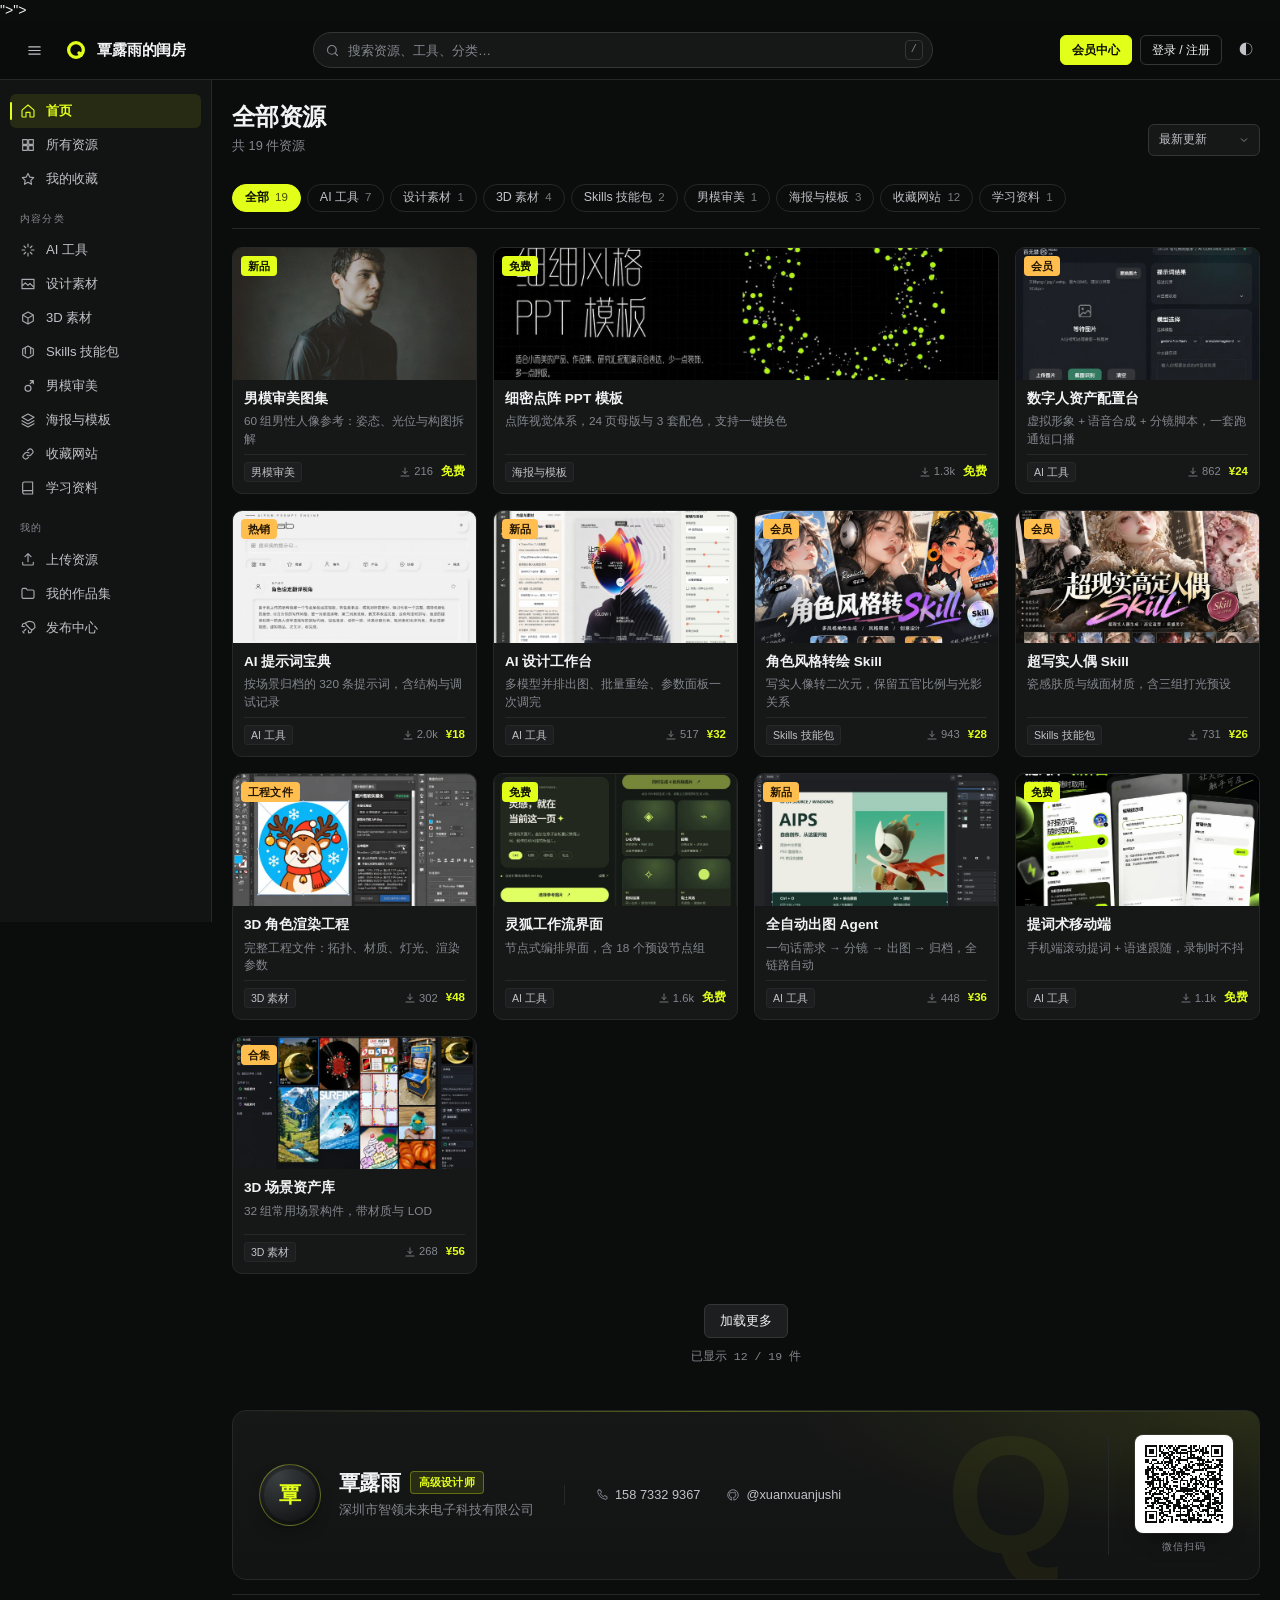
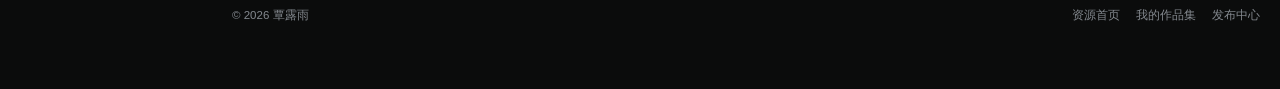
==== commit 60b167bc: "feat: 页脚联系方式、点击下载、全站定位条、收藏网站链接区 - 页脚改名片式三栏（头像/职位/公司 | 电话/GitHub | 微信码），由 app.js 统一渲染，三页共用 - 品牌标换成圆形艺" ====
--- a/index.html
+++ b/index.html
@@ -5,7 +5,7 @@
 <meta name="viewport" content="width=device-width, initial-scale=1">
 <title>覃露雨的闺房 · 设计资产与 AI 工具</title>
 <meta name="description" content="设计资产、AI 工具、3D 素材与学习资料合集。">
-<link rel="icon" href="data:image/svg+xml,<svg xmlns='http://www.w3.org/2000/svg' viewBox='0 0 32 32'><rect width='32' height='32' rx='8' fill='%23e2ff1a'/><rect x='11' y='11' width='10' height='10' rx='2' fill='%230d1000'/></svg>">
+<link rel="icon" href="data:image/svg+xml,<svg xmlns='http://www.w3.org/2000/svg' viewBox='0 0 32 32'><rect width='32' height='32' rx='16' fill='%23111213'/><circle cx='16' cy='16' r='9.8' stroke='%23e2ff1a' stroke-width='4.4' fill='none'/><path d='M20.1 20.1 22.79 22.79' stroke='%23e2ff1a' stroke-width='4.6' stroke-linecap='round'/></svg>"><rect width='32' height='32' rx='16' fill='%23111213'/><circle cx='15' cy='15' r='7.4' stroke='%23e2ff1a' stroke-width='4.2' fill='none'/><path d='M19.6 19.6 25 25' stroke='%23e2ff1a' stroke-width='4.2' stroke-linecap='round'/></svg>"><rect width='32' height='32' rx='8' fill='%23e2ff1a'/><rect x='11' y='11' width='10' height='10' rx='2' fill='%230d1000'/></svg>">
 <link rel="stylesheet" href="assets/css/site.css">
 </head>
 <body>
@@ -16,7 +16,12 @@
   </button>
 
   <a class="logo" href="index.html">
-    <span class="logo-mark" aria-hidden="true"></span>
+    <span class="logo-mark" aria-hidden="true">
+      <svg viewBox="0 0 32 32" fill="none" aria-hidden="true">
+        <circle cx="16" cy="16" r="9.8" stroke="currentColor" stroke-width="4.4"/>
+        <path d="M20.1 20.1 22.79 22.79" stroke="currentColor" stroke-width="4.6" stroke-linecap="round"/>
+      </svg>
+    </span>
     <span class="logo-text" data-site-name>覃露雨的闺房</span>
   </a>
 
@@ -32,6 +37,11 @@
     <button class="icon-btn" type="button" data-theme-toggle aria-label="切换深浅色" title="切换深浅色">◐</button>
   </div>
 </header>
+
+<div class="subbar" data-subbar data-parent="works.html" data-home>
+  <button class="back-btn" type="button" data-back></button>
+  <nav class="crumb" data-crumb aria-label="当前位置"></nav>
+</div>
 
 <div class="shell">
   <aside class="sidebar" aria-label="侧栏导航">
@@ -66,15 +76,7 @@
         <span class="count" id="count"></span>
       </div>
 
-      <footer class="foot">
-        <span>© <span data-year>2026</span> <span data-site-name>覃露雨的闺房</span></span>
-        <span class="mono">P1 · 前端骨架 / 假数据</span>
-        <div class="links">
-          <a href="works.html">我的作品集</a>
-          <a href="deploy.html">发布中心</a>
-          <a href="admin/upload.html">上传资源</a>
-        </div>
-      </footer>
+      <footer class="site-foot" data-foot></footer>
 
     </div>
   </main>
--- a/assets/css/site.css
+++ b/assets/css/site.css
@@ -140,18 +140,21 @@
   flex: none;
 }
 
+/* 品牌标：圆形艺术 Q（环 + 斜尾），描边跟随 currentColor，深浅色都不用改 */
 .logo-mark {
-  position: relative;
-  width: 22px; height: 22px;
-  border-radius: 6px;
-  background: var(--accent);
+  width: 24px; height: 24px;
+  display: block;
   flex: none;
-}
-.logo-mark::after {
-  content: "";
-  position: absolute; inset: 6px;
-  border-radius: 2px;
-  background: var(--accent-ink);
+  color: var(--accent);
+  transition: transform .25s ease;
+}
+
+.logo:hover .logo-mark { transform: rotate(-8deg); }
+
+.logo-mark svg {
+  width: 100%; height: 100%;
+  stroke: currentColor;
+  overflow: visible;
 }
 
 .search {
@@ -481,6 +484,87 @@
   font-size: .85rem;
 }
 
+/* 5.5 站点收藏卡（收藏网站分类） ---------------------------------------- */
+.site-grid {
+  display: grid;
+  grid-template-columns: repeat(auto-fill, minmax(302px, 1fr));
+  gap: 12px;
+}
+
+.site-card {
+  display: flex;
+  gap: 12px;
+  padding: 14px;
+  border: 1px solid var(--line);
+  border-radius: var(--r);
+  background: var(--surface);
+  transition: border-color .16s, transform .16s, box-shadow .16s, background .16s;
+}
+
+.site-card:hover {
+  border-color: var(--line-2);
+  background: var(--surface-2);
+  transform: translateY(-2px);
+  box-shadow: var(--shadow-lift);
+}
+
+.site-ico {
+  width: 38px; height: 38px;
+  flex: none;
+  display: grid;
+  place-items: center;
+  border-radius: 9px;
+  overflow: hidden;
+  font-size: 1rem;
+  font-weight: 800;
+  background: hsl(var(--h, 210) 38% 20%);
+  color: hsl(var(--h, 210) 78% 76%);
+  border: 1px solid hsl(var(--h, 210) 40% 28%);
+}
+
+[data-theme="light"] .site-ico {
+  background: hsl(var(--h, 210) 60% 92%);
+  color: hsl(var(--h, 210) 45% 32%);
+  border-color: hsl(var(--h, 210) 45% 82%);
+}
+
+.site-ico img { width: 100%; height: 100%; object-fit: cover; }
+
+.site-main { display: flex; flex-direction: column; gap: 3px; min-width: 0; }
+
+.site-name {
+  display: flex;
+  align-items: center;
+  gap: 6px;
+  font-size: .88rem;
+  font-weight: 600;
+  color: var(--ink);
+}
+
+.site-name svg { width: 12px; height: 12px; color: var(--muted); opacity: .7; }
+.site-card:hover .site-name svg { color: var(--accent-text); opacity: 1; }
+
+.site-desc {
+  font-size: .78rem;
+  color: var(--muted);
+  line-height: 1.55;
+  display: -webkit-box;
+  -webkit-line-clamp: 2;
+  -webkit-box-orient: vertical;
+  overflow: hidden;
+}
+
+.site-host {
+  margin-top: 2px;
+  font-family: var(--mono);
+  font-size: .66rem;
+  color: var(--muted);
+  opacity: .78;
+  letter-spacing: .02em;
+}
+
+[data-theme="light"] .site-host { color: #9a9b94; opacity: 1; }
+
 /* 6 按钮 ---------------------------------------------------------------- */
 .btn {
   display: inline-flex;
@@ -513,20 +597,84 @@
 .btn.block { width: 100%; }
 .btn[disabled] { opacity: .45; cursor: not-allowed; transform: none; }
 
+/* 6.5 定位条（返回 + 面包屑）与回到顶部 ---------------------------------- */
+.subbar {
+  position: sticky;
+  top: var(--topbar-h);
+  z-index: 39;
+  display: flex;
+  align-items: center;
+  gap: 10px;
+  height: 38px;
+  padding: 0 18px;
+  background: color-mix(in srgb, var(--bg) 92%, transparent);
+  border-bottom: 1px solid var(--line);
+  backdrop-filter: saturate(150%) blur(10px);
+}
+
+/* 图标式返回：不占文字，位置固定，鼠标悬停才给强调色 */
+.back-btn {
+  display: inline-grid;
+  place-items: center;
+  width: 26px; height: 26px;
+  flex: none;
+  border: 1px solid var(--line);
+  border-radius: 50%;
+  background: transparent;
+  color: var(--muted);
+  cursor: pointer;
+  transition: color .15s, border-color .15s, background .15s, transform .15s;
+}
+.back-btn:hover {
+  color: var(--accent-text);
+  border-color: var(--accent-line);
+  background: var(--accent-soft);
+  transform: translateX(-1px);
+}
+.back-btn svg { width: 13px; height: 13px; }
+
+.crumb {
+  display: flex;
+  align-items: center;
+  gap: 7px;
+  min-width: 0;
+  font-size: .76rem;
+  color: var(--muted);
+}
+.crumb a { color: var(--muted); white-space: nowrap; transition: color .15s; }
+.crumb a:hover { color: var(--accent-text); }
+.crumb .sep { opacity: .45; }
+.crumb .cur {
+  color: var(--ink-2);
+  white-space: nowrap;
+  overflow: hidden;
+  text-overflow: ellipsis;
+}
+
+.to-top {
+  position: fixed;
+  right: 22px;
+  bottom: 26px;
+  z-index: 60;
+  width: 40px; height: 40px;
+  display: grid;
+  place-items: center;
+  border: 1px solid var(--line-2);
+  border-radius: 50%;
+  background: var(--surface-2);
+  color: var(--ink-2);
+  cursor: pointer;
+  opacity: 0;
+  transform: translateY(10px);
+  pointer-events: none;
+  box-shadow: 0 12px 26px -16px #000;
+  transition: opacity .2s, transform .2s, background .15s, color .15s, border-color .15s;
+}
+.to-top.on { opacity: 1; transform: none; pointer-events: auto; }
+.to-top:hover { background: var(--accent); border-color: var(--accent); color: var(--accent-ink); }
+.to-top svg { width: 16px; height: 16px; }
+
 /* 7 详情页 -------------------------------------------------------------- */
-.crumbs {
-  display: flex;
-  align-items: center;
-  gap: 7px;
-  font-size: .74rem;
-  color: var(--muted);
-  margin-bottom: 14px;
-  flex-wrap: wrap;
-}
-.crumbs a:hover { color: var(--ink); }
-.crumbs .sep { opacity: .5; }
-.crumbs .cur { color: var(--ink-2); }
-
 .detail-head h1 { font-size: clamp(1.4rem, 2.3vw, 2rem); font-weight: 800; letter-spacing: -0.035em; }
 .detail-head .sub { margin-top: 8px; color: var(--muted); font-size: .82rem; line-height: 1.7; max-width: 78ch; }
 
@@ -596,7 +744,7 @@
 /* 购买/获取卡 */
 .buy {
   position: sticky;
-  top: calc(var(--topbar-h) + 20px);
+  top: calc(var(--topbar-h) + 56px);   /* 让开 38px 定位条 + 间距 */
   border: 1px solid var(--line);
   border-radius: var(--r);
   background: var(--surface);
@@ -640,7 +788,8 @@
   font-size: .7rem;
   color: var(--muted);
 }
-.buy-foot b { display: block; color: var(--ink-2); font-weight: 500; margin-top: 1px; }
+.buy-foot > div { min-width: 0; }
+.buy-foot b { display: block; color: var(--ink-2); font-weight: 500; margin-top: 1px; overflow-wrap: anywhere; }
 
 .owner-line {
   display: flex;
@@ -898,20 +1047,173 @@
 .toast.on { opacity: 1; transform: translate(-50%, 0); }
 .toast i { width: 6px; height: 6px; border-radius: 50%; background: var(--accent); }
 
-/* 10 页脚 --------------------------------------------------------------- */
-.foot {
-  margin-top: 40px;
-  padding-top: 18px;
+/* 10 页脚：名片式联系方式 ------------------------------------------------ */
+.site-foot { margin-top: 44px; }
+
+.contact-card {
+  position: relative;
+  display: grid;
+  grid-template-columns: auto minmax(0, 1fr) auto;
+  align-items: center;
+  gap: 30px;
+  padding: 24px 26px;
+  border: 1px solid var(--line);
+  border-radius: var(--r-lg);
+  overflow: hidden;
+  background:
+    radial-gradient(78% 130% at 100% 0%, var(--accent-soft), transparent 58%),
+    linear-gradient(180deg, var(--surface), var(--bg-elev));
+}
+
+/* 中部留白处放一个低透明度 Q 水印，填空间同时强化品牌，不加多余文字 */
+.contact-card::after {
+  content: "Q";
+  position: absolute;
+  right: 190px;
+  top: 50%;
+  transform: translateY(-50%);
+  font-family: var(--sans);
+  font-size: clamp(120px, 13vw, 180px);
+  font-weight: 800;
+  line-height: 1;
+  letter-spacing: -0.04em;
+  color: var(--accent);
+  opacity: .055;
+  pointer-events: none;
+  user-select: none;
+}
+
+/* 顶部发丝线 + 右侧酸光，给平面色块一点纵深 */
+.contact-card::before {
+  content: "";
+  position: absolute;
+  left: 0; right: 0; top: 0;
+  height: 1px;
+  background: linear-gradient(90deg, transparent, var(--accent-line) 45%, transparent);
+}
+
+.contact-main {
+  display: flex;
+  align-items: center;
+  gap: 18px;
+  min-width: 0;
+}
+
+.avatar {
+  width: 62px; height: 62px;
+  flex: none;
+  border-radius: 50%;
+  display: grid;
+  place-items: center;
+  border: 1px solid var(--accent-line);
+  background: radial-gradient(120% 120% at 30% 18%, #3a3f41, #141516 70%);
+  box-shadow: inset 0 0 0 4px rgba(0, 0, 0, .28), 0 8px 20px -12px #000;
+  color: var(--accent-text);
+  font-size: 1.4rem;
+  font-weight: 700;
+  letter-spacing: 0;
+  overflow: hidden;
+}
+
+[data-theme="light"] .avatar { background: radial-gradient(120% 120% at 30% 18%, #ffffff, #e9e9e3 70%); box-shadow: inset 0 0 0 4px rgba(0, 0, 0, .04); }
+.avatar img { width: 100%; height: 100%; object-fit: cover; }
+
+.ident { min-width: 0; }
+
+.ident-top { display: flex; align-items: center; gap: 10px; flex-wrap: wrap; }
+
+.ident-name {
+  font-size: 1.32rem;
+  font-weight: 800;
+  letter-spacing: -0.03em;
+  line-height: 1.2;
+}
+
+.ident-role {
+  padding: 2px 8px;
+  border: 1px solid var(--accent-line);
+  border-radius: 4px;
+  background: var(--accent-soft);
+  color: var(--accent-text);
+  font-size: .7rem;
+  font-weight: 600;
+  letter-spacing: .01em;
+  white-space: nowrap;
+}
+
+.ident-org {
+  margin-top: 5px;
+  font-size: .8rem;
+  color: var(--muted);
+  overflow: hidden;
+  text-overflow: ellipsis;
+}
+
+/* 第二栏：联系方式横排，靠左侧发丝线与身份区分（不要用 1fr 网格，会把两项拉得很散） */
+.contact-rows {
+  display: flex;
+  flex-wrap: wrap;
+  gap: 9px 26px;
+  padding-left: 30px;
+  border-left: 1px solid var(--line);
+  min-width: 0;
+}
+
+.contact-row {
+  display: inline-flex;
+  align-items: center;
+  gap: 6px;
+  font-size: .8rem;
+  color: var(--ink-2);
+  transition: color .15s;
+}
+
+.contact-row svg { width: 14px; height: 14px; color: var(--muted); transition: color .15s; }
+.contact-row:hover { color: var(--accent-text); }
+.contact-row:hover svg { color: var(--accent-text); }
+
+.contact-qr {
+  padding-left: 26px;
+  border-left: 1px solid var(--line);
+  display: flex;
+  flex-direction: column;
+  align-items: center;
+  gap: 7px;
+  flex: none;
+}
+
+.qr-box {
+  background: #fff;
+  padding: 7px;
+  border-radius: 8px;
+  box-shadow: 0 10px 22px -14px #000, 0 0 0 1px rgba(255, 255, 255, .08);
+}
+.qr-box img { width: 84px; height: 84px; display: block; image-rendering: pixelated; }
+
+.qr-label {
+  font-family: var(--mono);
+  font-size: .62rem;
+  letter-spacing: .12em;
+  color: var(--muted);
+  text-transform: uppercase;
+}
+
+.foot-bar {
+  display: flex;
+  align-items: center;
+  justify-content: space-between;
+  gap: 12px 20px;
+  flex-wrap: wrap;
+  margin-top: 14px;
+  padding-top: 12px;
   border-top: 1px solid var(--line);
-  display: flex;
-  align-items: center;
-  gap: 14px;
-  flex-wrap: wrap;
   font-size: .72rem;
   color: var(--muted);
 }
-.foot .links { display: flex; gap: 14px; margin-left: auto; flex-wrap: wrap; }
-.foot a:hover { color: var(--accent-text); }
+
+.foot-links { display: flex; gap: 16px; flex-wrap: wrap; }
+.foot-links a { transition: color .15s; }
+.foot-links a:hover { color: var(--accent-text); }
 
 /* 11 响应式 ------------------------------------------------------------- */
 @media (max-width: 1400px) {
@@ -962,6 +1264,24 @@
   .row-2, .row-3 { grid-template-columns: 1fr; }
   .preview-main { aspect-ratio: 4 / 3; }
   .uploads { grid-template-columns: repeat(2, 1fr); }
+  .subbar { padding: 0 14px; height: 34px; }
+  .to-top { right: 14px; bottom: 16px; width: 38px; height: 38px; }
+  .contact-card { grid-template-columns: 1fr; gap: 14px; padding: 18px; }
+  .contact-card::after { display: none; }
+  .contact-rows { padding-left: 0; border-left: 0; padding-top: 13px; border-top: 1px dashed var(--line); }
+  .avatar { width: 52px; height: 52px; font-size: 1.15rem; }
+  .ident-name { font-size: 1.12rem; }
+  .contact-qr {
+    padding-left: 0;
+    padding-top: 14px;
+    border-left: 0;
+    border-top: 1px solid var(--line);
+    width: 100%;
+    flex-direction: row;
+    align-items: center;
+    gap: 12px;
+  }
+  .qr-box img { width: 64px; height: 64px; }
 }
 
 @media (max-width: 460px) {
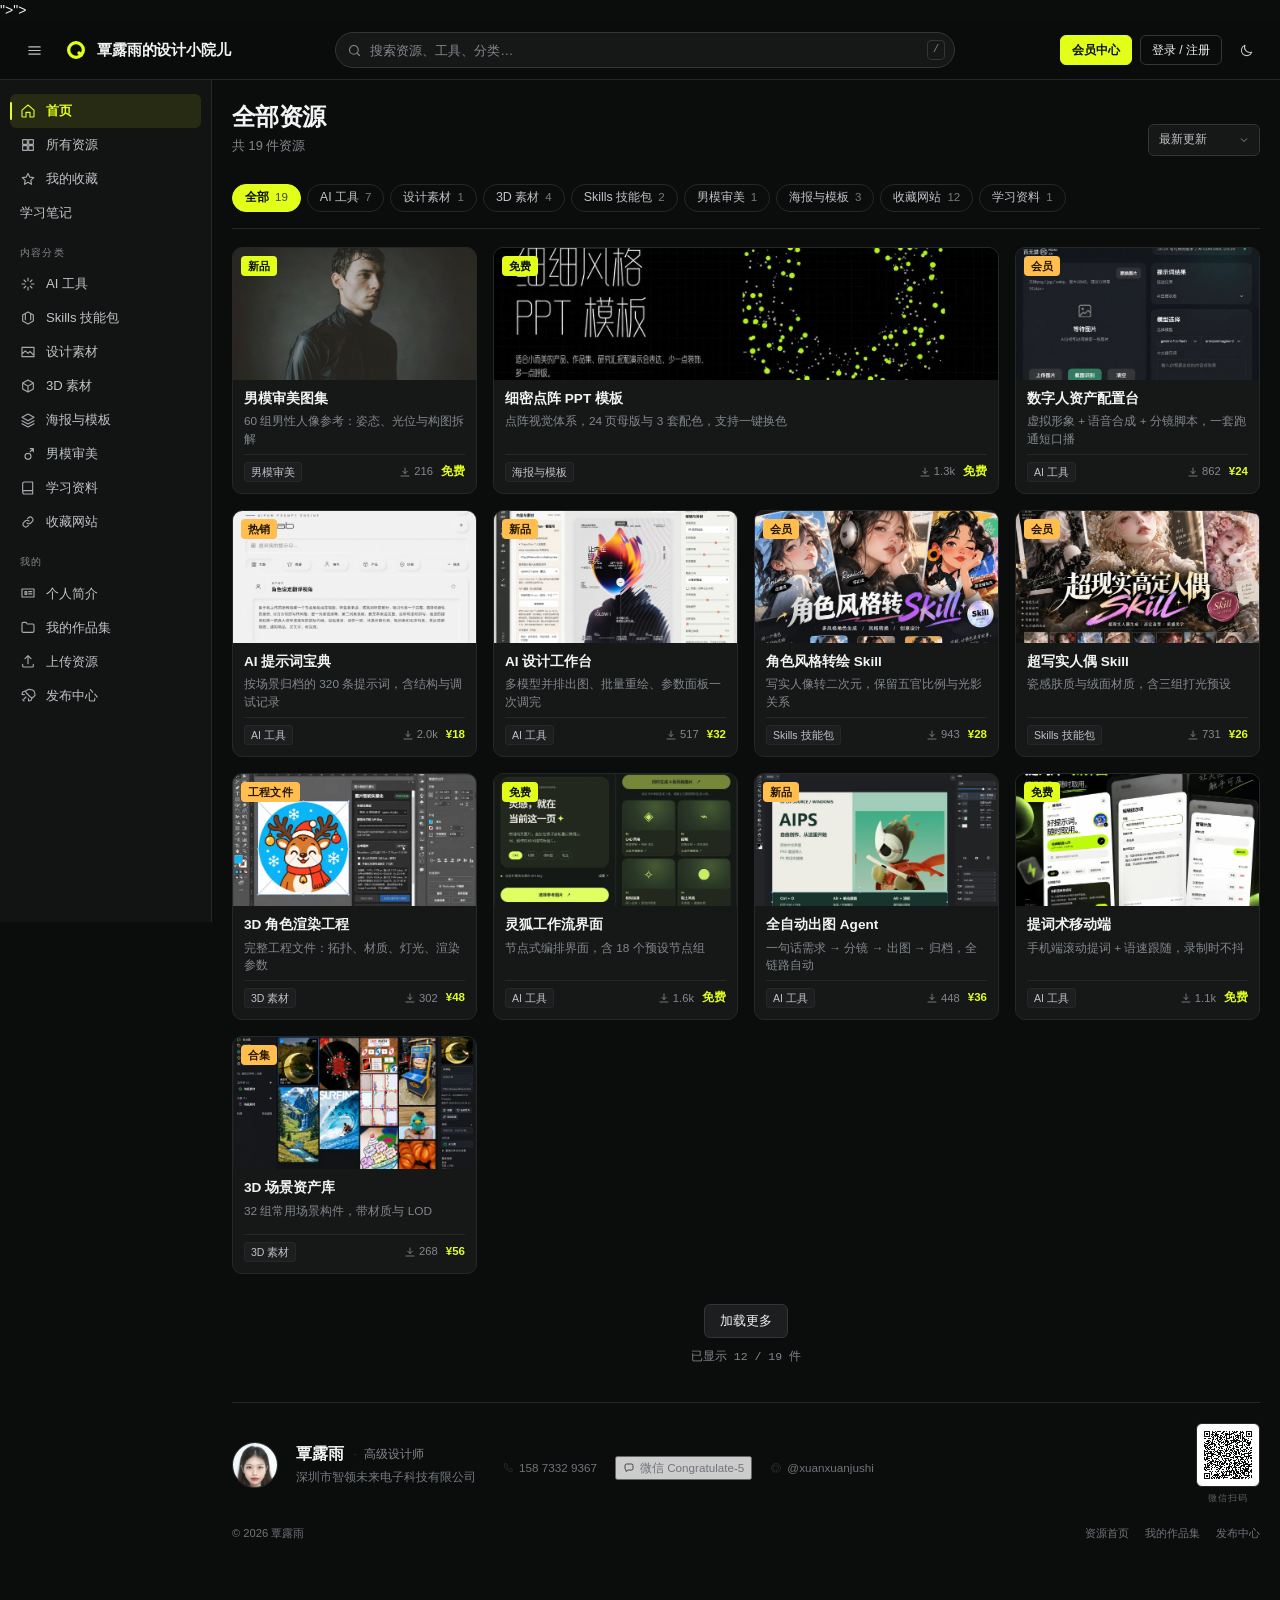
==== commit c66eb51b: "chore: 站名「覃露雨的闺房」改为「覃露雨的设计小院儿」 全站 14 处（8 个页面 + config/data/detail 三处 JS）统一替换" ====
--- a/index.html
+++ b/index.html
@@ -3,7 +3,7 @@
 <head>
 <meta charset="UTF-8">
 <meta name="viewport" content="width=device-width, initial-scale=1">
-<title>覃露雨的闺房 · 设计资产与 AI 工具</title>
+<title>覃露雨的设计小院儿 · 设计资产与 AI 工具</title>
 <meta name="description" content="设计资产、AI 工具、3D 素材与学习资料合集。">
 <link rel="icon" href="data:image/svg+xml,<svg xmlns='http://www.w3.org/2000/svg' viewBox='0 0 32 32'><rect width='32' height='32' rx='16' fill='%23111213'/><circle cx='16' cy='16' r='9.8' stroke='%23e2ff1a' stroke-width='4.4' fill='none'/><path d='M20.1 20.1 22.79 22.79' stroke='%23e2ff1a' stroke-width='4.6' stroke-linecap='round'/></svg>"><rect width='32' height='32' rx='16' fill='%23111213'/><circle cx='15' cy='15' r='7.4' stroke='%23e2ff1a' stroke-width='4.2' fill='none'/><path d='M19.6 19.6 25 25' stroke='%23e2ff1a' stroke-width='4.2' stroke-linecap='round'/></svg>"><rect width='32' height='32' rx='8' fill='%23e2ff1a'/><rect x='11' y='11' width='10' height='10' rx='2' fill='%230d1000'/></svg>">
 <link rel="stylesheet" href="assets/css/site.css">
@@ -22,7 +22,7 @@
         <path d="M20.1 20.1 22.79 22.79" stroke="currentColor" stroke-width="4.6" stroke-linecap="round"/>
       </svg>
     </span>
-    <span class="logo-text" data-site-name>覃露雨的闺房</span>
+    <span class="logo-text" data-site-name>覃露雨的设计小院儿</span>
   </a>
 
   <form class="search" data-search-form role="search">
--- a/assets/css/site.css
+++ b/assets/css/site.css
@@ -130,6 +130,20 @@
 .icon-btn:hover { background: var(--surface-2); color: var(--ink); border-color: var(--line); }
 .icon-btn svg { width: 17px; height: 17px; stroke: currentColor; fill: none; stroke-width: 1.7; stroke-linecap: round; stroke-linejoin: round; }
 
+/* 主题切换：日/月两个图标叠放，按当前主题交叉淡入；hover 轻微旋转 */
+.theme-switch { position: relative; overflow: hidden; }
+.theme-switch .ti {
+  position: absolute;
+  width: 15px; height: 15px;
+  transition: opacity .22s ease, transform .34s cubic-bezier(.4, 1.2, .5, 1);
+}
+.theme-switch:hover .ti { transform: rotate(35deg); }
+
+[data-theme="dark"] .theme-switch .ti-sun { opacity: 0; transform: rotate(-70deg) scale(.5); }
+[data-theme="dark"] .theme-switch .ti-moon { opacity: 1; transform: none; }
+[data-theme="light"] .theme-switch .ti-sun { opacity: 1; transform: none; }
+[data-theme="light"] .theme-switch .ti-moon { opacity: 0; transform: rotate(70deg) scale(.5); }
+
 .logo {
   display: inline-flex;
   align-items: center;
@@ -1048,48 +1062,18 @@
 .toast i { width: 6px; height: 6px; border-radius: 50%; background: var(--accent); }
 
 /* 10 页脚：名片式联系方式 ------------------------------------------------ */
-.site-foot { margin-top: 44px; }
+/* 页脚刻意做「轻」：不套卡片、不加底纹和水印，只用一条分隔线落在内容流末尾 */
+.site-foot {
+  margin-top: 36px;
+  padding-top: 20px;
+  border-top: 1px solid var(--line);
+}
 
 .contact-card {
-  position: relative;
   display: grid;
   grid-template-columns: auto minmax(0, 1fr) auto;
   align-items: center;
-  gap: 30px;
-  padding: 24px 26px;
-  border: 1px solid var(--line);
-  border-radius: var(--r-lg);
-  overflow: hidden;
-  background:
-    radial-gradient(78% 130% at 100% 0%, var(--accent-soft), transparent 58%),
-    linear-gradient(180deg, var(--surface), var(--bg-elev));
-}
-
-/* 中部留白处放一个低透明度 Q 水印，填空间同时强化品牌，不加多余文字 */
-.contact-card::after {
-  content: "Q";
-  position: absolute;
-  right: 190px;
-  top: 50%;
-  transform: translateY(-50%);
-  font-family: var(--sans);
-  font-size: clamp(120px, 13vw, 180px);
-  font-weight: 800;
-  line-height: 1;
-  letter-spacing: -0.04em;
-  color: var(--accent);
-  opacity: .055;
-  pointer-events: none;
-  user-select: none;
-}
-
-/* 顶部发丝线 + 右侧酸光，给平面色块一点纵深 */
-.contact-card::before {
-  content: "";
-  position: absolute;
-  left: 0; right: 0; top: 0;
-  height: 1px;
-  background: linear-gradient(90deg, transparent, var(--accent-line) 45%, transparent);
+  gap: 26px;
 }
 
 .contact-main {
@@ -1100,120 +1084,955 @@
 }
 
 .avatar {
-  width: 62px; height: 62px;
+  width: 46px; height: 46px;
   flex: none;
   border-radius: 50%;
   display: grid;
   place-items: center;
+  border: 1px solid var(--line-2);
+  background: var(--surface-2);
+  color: var(--ink-2);
+  font-size: 1.05rem;
+  font-weight: 700;
+  overflow: hidden;
+}
+
+[data-theme="light"] .avatar { background: var(--surface-2); }
+.avatar img { width: 100%; height: 100%; object-fit: cover; }
+
+.ident { min-width: 0; }
+
+.ident-top { display: flex; align-items: center; gap: 10px; flex-wrap: wrap; }
+
+.ident-name {
+  font-size: 1rem;
+  font-weight: 700;
+  letter-spacing: -0.01em;
+  line-height: 1.3;
+  color: var(--ink);
+}
+
+.ident-role {
+  color: var(--muted);
+  font-size: .74rem;
+  font-weight: 400;
+  white-space: nowrap;
+}
+
+.ident-role::before {
+  content: "·";
+  margin-right: 7px;
+  color: var(--line-2);
+}
+
+.ident-org {
+  margin-top: 3px;
+  font-size: .74rem;
+  color: var(--muted);
+  opacity: .9;
+  overflow: hidden;
+  text-overflow: ellipsis;
+}
+
+.contact-rows {
+  display: flex;
+  flex-wrap: wrap;
+  gap: 6px 18px;
+  margin-top: 7px;
+  min-width: 0;
+}
+
+.contact-row {
+  display: inline-flex;
+  align-items: center;
+  gap: 5px;
+  font-size: .73rem;
+  color: var(--muted);
+  opacity: .85;
+  transition: color .15s, opacity .15s;
+}
+
+.contact-row svg { width: 12px; height: 12px; color: var(--line-2); transition: color .15s; }
+.contact-row:hover { color: var(--accent-text); opacity: 1; }
+.contact-row:hover svg { color: var(--accent-text); }
+
+.contact-qr {
+  display: flex;
+  flex-direction: column;
+  align-items: center;
+  gap: 6px;
+  flex: none;
+  justify-self: end;
+}
+
+.qr-box {
+  background: #fff;
+  padding: 5px;
+  border-radius: 6px;
+  border: 1px solid var(--line);
+}
+.qr-box img { width: 52px; height: 52px; display: block; image-rendering: pixelated; }
+
+.qr-label {
+  font-family: var(--mono);
+  font-size: .56rem;
+  letter-spacing: .1em;
+  color: var(--muted);
+  opacity: .7;
+}
+
+.foot-bar {
+  display: flex;
+  align-items: center;
+  justify-content: space-between;
+  gap: 10px 20px;
+  flex-wrap: wrap;
+  margin-top: 18px;
+  font-size: .7rem;
+  color: var(--muted);
+  opacity: .85;
+}
+
+.foot-links { display: flex; gap: 16px; flex-wrap: wrap; }
+.foot-links a { transition: color .15s; }
+.foot-links a:hover { color: var(--accent-text); }
+
+/* 10.5 个人简介页 ------------------------------------------------------- */
+/* 首屏：左肖像 / 右简介，底部一条数据带（参考作品集站的 split-screen 版式） */
+.about-hero {
+  position: relative;
+  display: grid;
+  grid-template-columns: 232px minmax(0, 1fr);
+  gap: 34px;
+  align-items: start;
+  padding: 30px 0 8px;
+}
+
+/* 右侧装饰：粗细不等的酸性斜线，压在内容之下，不参与交互 */
+.hero-deco {
+  position: absolute;
+  top: 4px;
+  right: -6px;
+  width: 232px;
+  height: 268px;
+  color: var(--accent);
+  opacity: .5;
+  pointer-events: none;
+  z-index: 0;
+}
+
+.hero-deco svg { width: 100%; height: 100%; }
+
+.about-hero > .portrait,
+.about-hero > .about-id,
+.about-hero > .about-stats { position: relative; z-index: 1; }
+
+.portrait {
+  position: relative;
+  margin: 0;
+}
+
+.portrait img {
+  width: 100%;
+  aspect-ratio: 3 / 4;
+  object-fit: cover;
+  border-radius: 12px;
+  border: 1px solid var(--line-2);
+  filter: grayscale(.12) contrast(1.03) brightness(.97);
+  display: block;
+}
+
+/* 错位的酸色描边框，给方块照片一点纵深，不靠阴影堆厚度 */
+.portrait::after {
+  content: "";
+  position: absolute;
+  inset: 10px -10px -10px 10px;
   border: 1px solid var(--accent-line);
-  background: radial-gradient(120% 120% at 30% 18%, #3a3f41, #141516 70%);
-  box-shadow: inset 0 0 0 4px rgba(0, 0, 0, .28), 0 8px 20px -12px #000;
-  color: var(--accent-text);
-  font-size: 1.4rem;
-  font-weight: 700;
+  border-radius: 12px;
+  z-index: -1;
+  pointer-events: none;
+}
+
+/* 证件照是纯白底，压一圈暗角让它和深色页面咬合 */
+.portrait::before {
+  content: "";
+  position: absolute;
+  inset: 0;
+  border-radius: 12px;
+  box-shadow: inset 0 0 46px 8px rgba(11, 12, 12, .3);
+  pointer-events: none;
+  z-index: 1;
+}
+
+.portrait figcaption {
+  margin-top: 9px;
+  font-family: var(--mono);
+  font-size: .6rem;
+  letter-spacing: .12em;
+  text-transform: uppercase;
+  color: var(--muted);
+  opacity: .8;
+}
+
+.portrait.is-empty {
+  aspect-ratio: 3 / 4;
+  border-radius: 12px;
+  border: 1px solid var(--line);
+  background: var(--surface-2);
+  display: grid;
+  place-items: center;
+  font-size: 2.4rem;
+  font-weight: 800;
+  color: var(--muted);
+}
+
+.about-eyebrow { display: block; }
+
+.about-lead {
+  margin-top: 16px;
+  max-width: 56ch;
+  font-size: .96rem;
+  line-height: 1.9;
+  color: var(--ink-2);
+}
+
+/* 肖像的两个裁切角标：只画两笔 L，标出这块图的网格边界 */
+.crop {
+  position: absolute;
+  width: 14px; height: 14px;
+  border: 0 solid var(--accent);
+  z-index: 2;
+  pointer-events: none;
+}
+.crop-tl { top: -1px; left: -1px; border-top-width: 2px; border-left-width: 2px; }
+.crop-br { bottom: -1px; right: -1px; border-bottom-width: 2px; border-right-width: 2px; }
+
+/* 栏目标号：等宽字 + 细竖线，作为栅格起点的视觉锚 */
+.panel-head .idx {
+  font-style: normal;
+  font-family: var(--mono);
+  font-size: .62rem;
+  letter-spacing: .1em;
+  color: var(--muted);
+  padding-right: 8px;
+  border-right: 1px solid var(--line-2);
+  line-height: 1;
+}
+
+/* 数据带：做成一条规格表，表头 + 通高虚线分隔，让留白变成结构 */
+.about-stats {
+  grid-column: 1 / -1;
+  margin: 28px 0 0;
+  padding-top: 16px;
+  border-top: 1px solid var(--line);
+}
+
+.stats-head {
+  display: flex;
+  align-items: baseline;
+  justify-content: space-between;
+  gap: 12px;
+  margin-bottom: 14px;
+  font-family: var(--mono);
+  font-size: .6rem;
+  letter-spacing: .16em;
+  text-transform: uppercase;
+  color: var(--muted);
+  opacity: .8;
+}
+
+/* 用 grid 承载 4 个格子（stats-head 单独占一整行） */
+.about-stats {
+  display: grid;
+  grid-template-columns: repeat(4, 1fr);
+}
+.stats-head { grid-column: 1 / -1; }
+
+.about-stats .stat {
+  display: flex;
+  flex-direction: column;
+  gap: 5px;
+  padding: 2px 0 2px 18px;
+  position: relative;
+}
+.about-stats .stat:first-of-type { padding-left: 0; }
+
+/* 通高虚线：比短竖线更能撑住整条带子的结构 */
+.about-stats .stat + .stat::before {
+  content: "";
+  position: absolute;
+  left: 0; top: 0; bottom: 2px;
+  width: 1px;
+  background: repeating-linear-gradient(to bottom, var(--line-2) 0 4px, transparent 4px 9px);
+}
+
+.about-stats b {
+  font-size: 1.6rem;
+  font-weight: 800;
+  letter-spacing: -0.04em;
+  line-height: 1;
+  font-variant-numeric: tabular-nums;
+}
+
+.about-stats b em {
+  font-style: normal;
+  margin-left: 2px;
+  font-size: .72rem;
+  font-weight: 500;
+  color: var(--muted);
   letter-spacing: 0;
-  overflow: hidden;
-}
-
-[data-theme="light"] .avatar { background: radial-gradient(120% 120% at 30% 18%, #ffffff, #e9e9e3 70%); box-shadow: inset 0 0 0 4px rgba(0, 0, 0, .04); }
-.avatar img { width: 100%; height: 100%; object-fit: cover; }
-
-.ident { min-width: 0; }
-
-.ident-top { display: flex; align-items: center; gap: 10px; flex-wrap: wrap; }
-
-.ident-name {
-  font-size: 1.32rem;
+}
+
+.about-stats .stat span { font-size: .74rem; color: var(--muted); }
+
+.about-id h1 {
+  margin: 6px 0 0;
+  font-size: clamp(2rem, 3.6vw, 2.9rem);
   font-weight: 800;
-  letter-spacing: -0.03em;
-  line-height: 1.2;
-}
-
-.ident-role {
-  padding: 2px 8px;
+  letter-spacing: -0.04em;
+  line-height: 1.05;
+}
+
+.about-role {
+  display: flex;
+  align-items: center;
+  gap: 9px;
+  flex-wrap: wrap;
+  margin-top: 8px;
+  font-size: .86rem;
+  color: var(--muted);
+}
+.about-role b { color: var(--accent-text); font-weight: 600; }
+.about-role .dot { width: 3px; height: 3px; border-radius: 50%; background: var(--line-2); }
+
+.about-intro {
+  margin-top: 14px;
+  max-width: 64ch;
+  font-size: .9rem;
+  line-height: 1.85;
+  color: var(--ink-2);
+}
+
+.about-tags { margin-top: 14px; }
+
+.about-actions {
+  display: flex;
+  gap: 9px;
+  flex-wrap: wrap;
+  margin-top: 18px;
+}
+
+.about-grid {
+  display: grid;
+  grid-template-columns: minmax(0, 1fr) 336px;
+  gap: 18px;
+  align-items: start;
+}
+
+/* 时间线 */
+.tl { position: relative; }
+
+.tl-item {
+  display: grid;
+  grid-template-columns: 104px minmax(0, 1fr);
+  gap: 0 20px;
+  padding-bottom: 22px;
+}
+.tl-item:last-child { padding-bottom: 0; }
+
+.tl-period {
+  padding-top: 2px;
+  text-align: right;
+  font-family: var(--mono);
+  font-size: .7rem;
+  color: var(--muted);
+  white-space: nowrap;
+}
+
+.tl-body { position: relative; padding-left: 20px; min-width: 0; }
+
+.tl-body::before {
+  content: "";
+  position: absolute;
+  left: 0; top: 6px;
+  width: 7px; height: 7px;
+  border-radius: 50%;
+  background: var(--accent);
+  box-shadow: 0 0 0 4px var(--accent-soft);
+}
+
+.tl-body::after {
+  content: "";
+  position: absolute;
+  left: 3px; top: 20px; bottom: -22px;
+  width: 1px;
+  background: var(--line);
+}
+.tl-item:last-child .tl-body::after { display: none; }
+
+.tl-head {
+  display: flex;
+  align-items: baseline;
+  gap: 9px;
+  flex-wrap: wrap;
+}
+
+.tl-org { font-size: .92rem; font-weight: 600; color: var(--ink); }
+
+.tl-role {
+  padding: 1px 7px;
   border: 1px solid var(--accent-line);
   border-radius: 4px;
   background: var(--accent-soft);
   color: var(--accent-text);
-  font-size: .7rem;
+  font-size: .68rem;
   font-weight: 600;
-  letter-spacing: .01em;
   white-space: nowrap;
 }
 
-.ident-org {
-  margin-top: 5px;
+.tl-points { margin-top: 7px; display: grid; gap: 5px; }
+.tl-points li {
+  position: relative;
+  padding-left: 13px;
   font-size: .8rem;
-  color: var(--muted);
-  overflow: hidden;
-  text-overflow: ellipsis;
-}
-
-/* 第二栏：联系方式横排，靠左侧发丝线与身份区分（不要用 1fr 网格，会把两项拉得很散） */
-.contact-rows {
-  display: flex;
+  line-height: 1.7;
+  color: var(--muted);
+}
+.tl-points li::before {
+  content: "";
+  position: absolute;
+  left: 2px; top: .72em;
+  width: 4px; height: 1px;
+  background: var(--line-2);
+}
+
+/* 教育 */
+.edu {
+  display: flex;
+  align-items: baseline;
+  justify-content: space-between;
+  gap: 14px;
   flex-wrap: wrap;
-  gap: 9px 26px;
-  padding-left: 30px;
-  border-left: 1px solid var(--line);
-  min-width: 0;
-}
-
-.contact-row {
-  display: inline-flex;
-  align-items: center;
-  gap: 6px;
+}
+.edu h3 { font-size: .95rem; }
+.edu-major { margin-top: 4px; font-size: .8rem; color: var(--muted); }
+.edu-period { font-family: var(--mono); font-size: .7rem; color: var(--muted); }
+.edu-courses {
+  margin-top: 14px;
+  padding-top: 12px;
+  border-top: 1px dashed var(--line);
   font-size: .8rem;
+  line-height: 1.8;
+  color: var(--muted);
+}
+.edu-courses b { display: block; margin-bottom: 4px; color: var(--ink-2); font-weight: 600; }
+
+/* 侧栏 */
+.about-side .panel + .panel { margin-top: 16px; }
+
+.facts { display: grid; gap: 10px; }
+.fact {
+  display: flex;
+  align-items: baseline;
+  justify-content: space-between;
+  gap: 12px;
+  font-size: .8rem;
+  color: var(--muted);
+  padding-bottom: 9px;
+  border-bottom: 1px dashed var(--line);
+}
+.fact:last-child { border-bottom: 0; padding-bottom: 0; }
+.fact b { color: var(--ink-2); font-weight: 600; text-align: right; }
+
+.skill-row + .skill-row { margin-top: 14px; }
+.skill-head {
+  display: flex;
+  align-items: baseline;
+  justify-content: space-between;
+  gap: 10px;
+  font-size: .78rem;
   color: var(--ink-2);
-  transition: color .15s;
-}
-
-.contact-row svg { width: 14px; height: 14px; color: var(--muted); transition: color .15s; }
-.contact-row:hover { color: var(--accent-text); }
-.contact-row:hover svg { color: var(--accent-text); }
-
-.contact-qr {
-  padding-left: 26px;
-  border-left: 1px solid var(--line);
-  display: flex;
-  flex-direction: column;
-  align-items: center;
-  gap: 7px;
-  flex: none;
-}
-
-.qr-box {
-  background: #fff;
-  padding: 7px;
-  border-radius: 8px;
-  box-shadow: 0 10px 22px -14px #000, 0 0 0 1px rgba(255, 255, 255, .08);
-}
-.qr-box img { width: 84px; height: 84px; display: block; image-rendering: pixelated; }
-
-.qr-label {
+}
+.skill-head em {
+  font-style: normal;
   font-family: var(--mono);
   font-size: .62rem;
-  letter-spacing: .12em;
-  color: var(--muted);
+  letter-spacing: .08em;
+  color: var(--accent-text);
+  border: 1px solid var(--accent-line);
+  background: var(--accent-soft);
+  border-radius: 3px;
+  padding: 1px 5px;
+}
+.skill-items { display: flex; flex-wrap: wrap; gap: 5px; margin-top: 7px; }
+.skill-items span {
+  font-size: .74rem;
+  padding: 2px 8px;
+  border-radius: 5px;
+  background: var(--surface-2);
+  border: 1px solid var(--line);
+  color: var(--muted);
+}
+
+.award-list { display: grid; gap: 7px; }
+.award-list li { display: flex; align-items: flex-start; gap: 7px; font-size: .78rem; color: var(--muted); line-height: 1.6; }
+.award-list svg { width: 12px; height: 12px; margin-top: 3px; stroke: var(--accent); fill: none; stroke-width: 2.4; flex: none; }
+
+.about-cta .cta-title { font-size: .9rem; font-weight: 600; color: var(--ink); }
+.about-cta .cta-sub { margin: 5px 0 12px; font-size: .76rem; color: var(--muted); line-height: 1.6; }
+
+/* 10.6 作品集 ----------------------------------------------------------- */
+.works-grid {
+  display: grid;
+  grid-template-columns: repeat(auto-fill, minmax(272px, 1fr));
+  gap: 16px;
+}
+
+.work-card {
+  background: var(--surface);
+  border: 1px solid var(--line);
+  border-radius: var(--r);
+  overflow: hidden;
+  transition: border-color .16s, transform .16s, box-shadow .16s;
+}
+.work-card:hover { border-color: var(--line-2); transform: translateY(-3px); box-shadow: var(--shadow-lift); }
+
+.work-media {
+  position: relative;
+  display: block;
+  width: 100%;
+  padding: 0 0 66%;
+  border: 0;
+  background: var(--surface-3);
+  cursor: zoom-in;
+  overflow: hidden;
+}
+.work-media img {
+  position: absolute; inset: 0;
+  width: 100%; height: 100%;
+  object-fit: cover;
+  transition: transform .45s ease;
+}
+.work-card:hover .work-media img { transform: scale(1.04); }
+
+.work-ph {
+  position: absolute; inset: 0;
+  display: grid; place-items: center;
+  color: var(--muted);
+  font-size: .8rem;
+}
+
+.work-type {
+  position: absolute;
+  left: 8px; top: 8px;
+  display: inline-flex;
+  align-items: center;
+  gap: 5px;
+  padding: 2px 7px;
+  border-radius: 4px;
+  border: 1px solid rgba(255, 255, 255, .16);
+  background: rgba(0, 0, 0, .55);
+  color: #fff;
+  font-size: .64rem;
+  backdrop-filter: blur(4px);
+}
+.work-type svg { width: 11px; height: 11px; stroke: currentColor; fill: none; stroke-width: 1.8; }
+
+.work-body { padding: 11px 12px 13px; }
+.work-head { display: flex; align-items: baseline; gap: 8px; }
+.work-head h3 { font-size: .88rem; font-weight: 600; }
+.work-year { margin-left: auto; font-family: var(--mono); font-size: .66rem; color: var(--muted); }
+.work-desc { margin-top: 6px; font-size: .78rem; color: var(--muted); line-height: 1.6; }
+
+/* 灯箱 */
+.lightbox {
+  position: fixed;
+  inset: 0;
+  z-index: 80;
+  display: grid;
+  place-items: center;
+  padding: 52px 68px;
+  background: rgba(7, 8, 8, .93);
+  backdrop-filter: blur(6px);
+}
+.lightbox[hidden] { display: none; }
+
+.lb-figure { margin: 0; display: flex; flex-direction: column; gap: 10px; max-width: 100%; }
+.lb-stage { display: grid; place-items: center; }
+.lb-stage img,
+.lb-stage video {
+  max-width: min(1180px, 88vw);
+  max-height: 76vh;
+  border-radius: 8px;
+  border: 1px solid var(--line-2);
+  background: #000;
+}
+.lb-link {
+  padding: 14px 20px;
+  border: 1px solid var(--accent-line);
+  border-radius: var(--r);
+  background: var(--accent-soft);
+  color: var(--accent-text);
+  font-size: .85rem;
+}
+
+.lb-cap {
+  display: flex;
+  align-items: baseline;
+  justify-content: space-between;
+  gap: 16px;
+  font-size: .78rem;
+  color: var(--muted);
+}
+.lb-title { color: var(--ink-2); font-weight: 600; }
+
+.lb-nav {
+  position: absolute;
+  top: 50%;
+  transform: translateY(-50%);
+  width: 42px; height: 42px;
+  display: grid; place-items: center;
+  border-radius: 50%;
+  border: 1px solid var(--line-2);
+  background: rgba(22, 23, 23, .85);
+  color: var(--ink);
+  font-size: 1.3rem;
+  line-height: 1;
+  cursor: pointer;
+}
+.lb-nav:hover { background: var(--accent); border-color: var(--accent); color: var(--accent-ink); }
+.lb-nav.prev { left: 22px; }
+.lb-nav.next { right: 22px; }
+
+.lb-close {
+  position: absolute;
+  top: 18px; right: 22px;
+  width: 36px; height: 36px;
+  display: grid; place-items: center;
+  border-radius: 50%;
+  border: 1px solid var(--line-2);
+  background: rgba(22, 23, 23, .85);
+  color: var(--ink);
+  font-size: 1.1rem;
+  cursor: pointer;
+}
+.lb-close:hover { background: var(--danger); border-color: var(--danger); color: #fff; }
+
+/* 10.7 学习笔记：列表 ---------------------------------------------------- */
+.notes-grid {
+  display: grid;
+  grid-template-columns: repeat(auto-fill, minmax(430px, 1fr));
+  gap: 14px;
+}
+
+.note-card {
+  display: grid;
+  grid-template-columns: 168px minmax(0, 1fr);
+  gap: 0;
+  border: 1px solid var(--line);
+  border-radius: var(--r);
+  background: var(--surface);
+  overflow: hidden;
+  transition: border-color .16s, transform .16s, box-shadow .16s, background .16s;
+}
+.note-card:hover {
+  border-color: var(--line-2);
+  background: var(--surface-2);
+  transform: translateY(-2px);
+  box-shadow: var(--shadow-lift);
+}
+
+.note-cover {
+  position: relative;
+  display: block;
+  min-height: 120px;
+  background: var(--surface-3);
+  overflow: hidden;
+}
+.note-cover img { width: 100%; height: 100%; object-fit: cover; opacity: .9; transition: transform .4s; }
+.note-card:hover .note-cover img { transform: scale(1.04); }
+
+.note-date {
+  position: absolute;
+  left: 8px; top: 8px;
+  font-family: var(--mono);
+  font-size: .62rem;
+  color: #fff;
+  background: rgba(0, 0, 0, .55);
+  border: 1px solid rgba(255, 255, 255, .14);
+  border-radius: 4px;
+  padding: 1px 6px;
+  backdrop-filter: blur(4px);
+}
+
+.note-main { display: flex; flex-direction: column; gap: 6px; padding: 13px 15px; min-width: 0; }
+
+.note-title {
+  font-size: .92rem;
+  font-weight: 600;
+  color: var(--ink);
+  line-height: 1.4;
+  display: -webkit-box;
+  -webkit-line-clamp: 2;
+  -webkit-box-orient: vertical;
+  overflow: hidden;
+}
+
+.note-summary {
+  font-size: .78rem;
+  color: var(--muted);
+  line-height: 1.65;
+  display: -webkit-box;
+  -webkit-line-clamp: 2;
+  -webkit-box-orient: vertical;
+  overflow: hidden;
+}
+
+.note-foot {
+  display: flex;
+  align-items: center;
+  gap: 5px;
+  margin-top: auto;
+  padding-top: 8px;
+  border-top: 1px solid var(--line);
+}
+.note-min { margin-left: auto; font-family: var(--mono); font-size: .64rem; color: var(--muted); }
+
+/* 10.8 学习笔记：正文 ---------------------------------------------------- */
+.article-grid {
+  display: grid;
+  grid-template-columns: minmax(0, 1fr) 288px;
+  gap: 26px;
+  align-items: start;
+  padding-top: 18px;
+}
+
+.article { min-width: 0; }
+
+.article-meta {
+  display: flex;
+  align-items: center;
+  gap: 8px;
+  flex-wrap: wrap;
+  font-family: var(--mono);
+  font-size: .68rem;
+  color: var(--muted);
+}
+.article-meta .dot { width: 3px; height: 3px; border-radius: 50%; background: var(--line-2); }
+
+.article-head h1 {
+  margin: 12px 0 0;
+  font-size: clamp(1.5rem, 2.6vw, 2.15rem);
+  font-weight: 800;
+  letter-spacing: -0.035em;
+  line-height: 1.2;
+  max-width: 28ch;
+}
+
+.article-lead {
+  margin-top: 12px;
+  max-width: 60ch;
+  font-size: .88rem;
+  line-height: 1.8;
+  color: var(--muted);
+}
+
+.article-body {
+  margin-top: 26px;
+  max-width: 68ch;
+  border-top: 1px solid var(--line);
+  padding-top: 26px;
+}
+
+/* 内容块 */
+.nb-p {
+  font-size: .88rem;
+  line-height: 1.95;
+  color: var(--ink-2);
+}
+.nb-p + .nb-p { margin-top: 14px; }
+
+.nb-h2 {
+  position: relative;
+  margin: 34px 0 12px;
+  padding-left: 13px;
+  font-size: 1.02rem;
+  font-weight: 700;
+  letter-spacing: -0.01em;
+  color: var(--ink);
+}
+.nb-h2::before {
+  content: "";
+  position: absolute;
+  left: 0; top: .34em;
+  width: 3px; height: .86em;
+  border-radius: 2px;
+  background: var(--accent);
+}
+.nb-h2 + .nb-p { margin-top: 0; }
+
+.nb-quote {
+  margin: 20px 0;
+  padding: 12px 16px;
+  border-left: 2px solid var(--accent-line);
+  border-radius: 0 var(--r-sm) var(--r-sm) 0;
+  background: var(--surface);
+}
+.nb-quote p { font-size: .86rem; line-height: 1.85; color: var(--ink-2); }
+.nb-quote cite {
+  display: block;
+  margin-top: 6px;
+  font-style: normal;
+  font-family: var(--mono);
+  font-size: .66rem;
+  color: var(--muted);
+}
+
+.nb-list { margin: 16px 0; display: grid; gap: 8px; padding-left: 2px; }
+.nb-list li {
+  position: relative;
+  padding-left: 15px;
+  font-size: .86rem;
+  line-height: 1.8;
+  color: var(--ink-2);
+}
+.nb-list li::before {
+  content: "";
+  position: absolute;
+  left: 2px; top: .74em;
+  width: 5px; height: 1px;
+  background: var(--accent);
+}
+.nb-list.is-ordered { counter-reset: nb; }
+.nb-list.is-ordered li { counter-increment: nb; }
+.nb-list.is-ordered li::before {
+  content: counter(nb) ".";
+  width: auto; height: auto;
+  top: 0;
+  left: 0;
+  background: none;
+  color: var(--muted);
+  font-family: var(--mono);
+  font-size: .72rem;
+}
+
+.nb-code {
+  margin: 18px 0;
+  border: 1px solid var(--line);
+  border-radius: var(--r);
+  overflow: hidden;
+  background: var(--bg);
+}
+.nb-code-bar {
+  display: flex;
+  align-items: center;
+  padding: 7px 12px;
+  border-bottom: 1px solid var(--line);
+  background: var(--surface-2);
+  font-family: var(--mono);
+  font-size: .62rem;
+  letter-spacing: .1em;
   text-transform: uppercase;
-}
-
-.foot-bar {
-  display: flex;
-  align-items: center;
+  color: var(--muted);
+}
+.nb-code pre { margin: 0; padding: 13px 15px; overflow-x: auto; }
+.nb-code code {
+  font-family: var(--mono);
+  font-size: .76rem;
+  line-height: 1.8;
+  color: var(--ink-2);
+  white-space: pre;
+}
+
+.nb-fig { margin: 20px 0; }
+.nb-fig img,
+.nb-fig video {
+  width: 100%;
+  border-radius: var(--r);
+  border: 1px solid var(--line);
+  display: block;
+}
+.nb-fig img { cursor: zoom-in; }
+.nb-fig figcaption {
+  margin-top: 8px;
+  font-family: var(--mono);
+  font-size: .64rem;
+  color: var(--muted);
+  line-height: 1.6;
+}
+
+/* 可直接运行的前端效果 */
+.nb-demo {
+  margin: 22px 0;
+  border: 1px solid var(--line-2);
+  border-radius: var(--r-lg);
+  overflow: hidden;
+  background: var(--surface);
+  box-shadow: var(--shadow);
+}
+.nb-demo-bar {
+  display: flex;
+  align-items: center;
+  gap: 9px;
+  padding: 9px 13px;
+  border-bottom: 1px solid var(--line);
+  background: var(--surface-2);
+}
+.nb-demo-bar b { font-size: .78rem; font-weight: 600; color: var(--ink); }
+.nb-demo-tag {
+  font-family: var(--mono);
+  font-size: .58rem;
+  letter-spacing: .08em;
+  color: var(--accent-text);
+  border: 1px solid var(--accent-line);
+  background: var(--accent-soft);
+  border-radius: 3px;
+  padding: 1px 5px;
+}
+.nb-demo-bar a { margin-left: auto; font-size: .7rem; color: var(--muted); }
+.nb-demo-bar a:hover { color: var(--accent-text); }
+.nb-demo iframe,
+.nb-embed iframe { display: block; width: 100%; border: 0; background: #101212; }
+
+/* 侧栏目录 / 相关 */
+.article-side .panel + .panel { margin-top: 16px; }
+.toc { display: grid; gap: 2px; }
+.toc a {
+  display: block;
+  padding: 5px 0 5px 10px;
+  border-left: 1px solid var(--line);
+  font-size: .78rem;
+  color: var(--muted);
+  line-height: 1.5;
+  transition: color .15s, border-color .15s;
+}
+.toc a:hover { color: var(--accent-text); border-left-color: var(--accent); }
+
+.rel-list { display: grid; gap: 10px; }
+.rel-list a { display: block; font-size: .8rem; color: var(--ink-2); line-height: 1.5; }
+.rel-list a:hover { color: var(--accent-text); }
+.rel-list em {
+  display: block;
+  margin-top: 2px;
+  font-style: normal;
+  font-family: var(--mono);
+  font-size: .62rem;
+  color: var(--muted);
+}
+
+.article-foot {
+  display: flex;
   justify-content: space-between;
-  gap: 12px 20px;
-  flex-wrap: wrap;
-  margin-top: 14px;
-  padding-top: 12px;
+  gap: 14px;
+  margin-top: 34px;
+  padding-top: 18px;
   border-top: 1px solid var(--line);
-  font-size: .72rem;
-  color: var(--muted);
-}
-
-.foot-links { display: flex; gap: 16px; flex-wrap: wrap; }
-.foot-links a { transition: color .15s; }
-.foot-links a:hover { color: var(--accent-text); }
+}
+.article-foot a { display: grid; gap: 3px; max-width: 46%; }
+.article-foot a.next { text-align: right; margin-left: auto; }
+.article-foot em { font-style: normal; font-family: var(--mono); font-size: .62rem; color: var(--muted); }
+.article-foot span { font-size: .82rem; color: var(--ink-2); }
+.article-foot a:hover span { color: var(--accent-text); }
 
 /* 11 响应式 ------------------------------------------------------------- */
 @media (max-width: 1400px) {
@@ -1227,6 +2046,7 @@
   .detail-grid { grid-template-columns: 1fr; }
   .buy { position: static; }
   .upload-grid { grid-template-columns: 1fr; }
+  .about-grid { grid-template-columns: 1fr; }
 }
 
 @media (max-width: 980px) {
@@ -1258,30 +2078,58 @@
   .top-actions .btn { padding: 0 11px; }
   .page-head { align-items: flex-start; }
   .grid-cards { grid-template-columns: repeat(2, minmax(0, 1fr)); }
+  .works-grid { grid-template-columns: 1fr; gap: 14px; }
+  .site-grid { grid-template-columns: 1fr; }
+  .work-desc { -webkit-line-clamp: 2; display: -webkit-box; -webkit-box-orient: vertical; overflow: hidden; }
+  .lightbox { padding: 44px 12px; }
+  .lb-nav { width: 36px; height: 36px; }
+  .lb-nav.prev { left: 6px; }
+  .lb-nav.next { right: 6px; }
+  .lb-close { top: 10px; right: 12px; }
   .card--wide { grid-column: span 2; }
   .card-media { height: auto; aspect-ratio: 16 / 10; }
   .card-sub { display: none; }
   .row-2, .row-3 { grid-template-columns: 1fr; }
   .preview-main { aspect-ratio: 4 / 3; }
   .uploads { grid-template-columns: repeat(2, 1fr); }
-  .subbar { padding: 0 14px; height: 34px; }
+  .subbar { padding: 0 14px; height: 36px; }
   .to-top { right: 14px; bottom: 16px; width: 38px; height: 38px; }
-  .contact-card { grid-template-columns: 1fr; gap: 14px; padding: 18px; }
-  .contact-card::after { display: none; }
-  .contact-rows { padding-left: 0; border-left: 0; padding-top: 13px; border-top: 1px dashed var(--line); }
+
+  /* 触控目标统一放大到 32px 以上 */
+  .back-btn { width: 30px; height: 30px; }
+  .icon-btn { width: 36px; height: 36px; }
+  .chip { height: 32px; padding: 0 13px; }
+  .tab { height: 34px; }
+  .btn.sm { height: 32px; }
+
+  /* 详情页：下载区提到预览之前，并压缩成一条，避免 CTA 埋在最底下 */
+  .detail-grid { display: flex; flex-direction: column-reverse; gap: 16px; padding-top: 14px; }
+  .buy { position: static; }
+  .buy .perks,
+  .buy .buy-foot,
+  .buy .owner-line,
+  .buy-note { display: none; }
+  .buy-head { padding: 10px 13px; }
+  .buy-body { display: grid; grid-template-columns: auto minmax(0, 1fr); align-items: center; gap: 14px; padding: 12px 13px; }
+  .price-row { margin: 0; }
+  .price-row .num { font-size: 1.35rem; }
+  .buy-body .btn.acid { margin-top: 0; }
+  .buy-body .btn.acid span,
+  .buy-body .btn.acid { white-space: nowrap; }
+  .contact-card { grid-template-columns: auto minmax(0, 1fr); gap: 14px; }
+  .notes-grid { grid-template-columns: 1fr; }
+  .note-card { grid-template-columns: 112px minmax(0, 1fr); }
+  .article-grid { grid-template-columns: 1fr; gap: 18px; }
+  .article-side { order: 2; }
+  .article-head h1 { font-size: 1.4rem; }
+  .about-hero { grid-template-columns: 1fr; gap: 18px; padding-top: 20px; }
+  .hero-deco { display: none; }
+  .portrait { width: 148px; }
+  .about-stats { grid-template-columns: 1fr 1fr; gap: 16px 12px; }
+  .contact-qr { grid-column: 1 / -1; justify-self: start; flex-direction: row; align-items: center; gap: 10px; }
   .avatar { width: 52px; height: 52px; font-size: 1.15rem; }
   .ident-name { font-size: 1.12rem; }
-  .contact-qr {
-    padding-left: 0;
-    padding-top: 14px;
-    border-left: 0;
-    border-top: 1px solid var(--line);
-    width: 100%;
-    flex-direction: row;
-    align-items: center;
-    gap: 12px;
-  }
-  .qr-box img { width: 64px; height: 64px; }
+  .qr-box img { width: 52px; height: 52px; }
 }
 
 @media (max-width: 460px) {
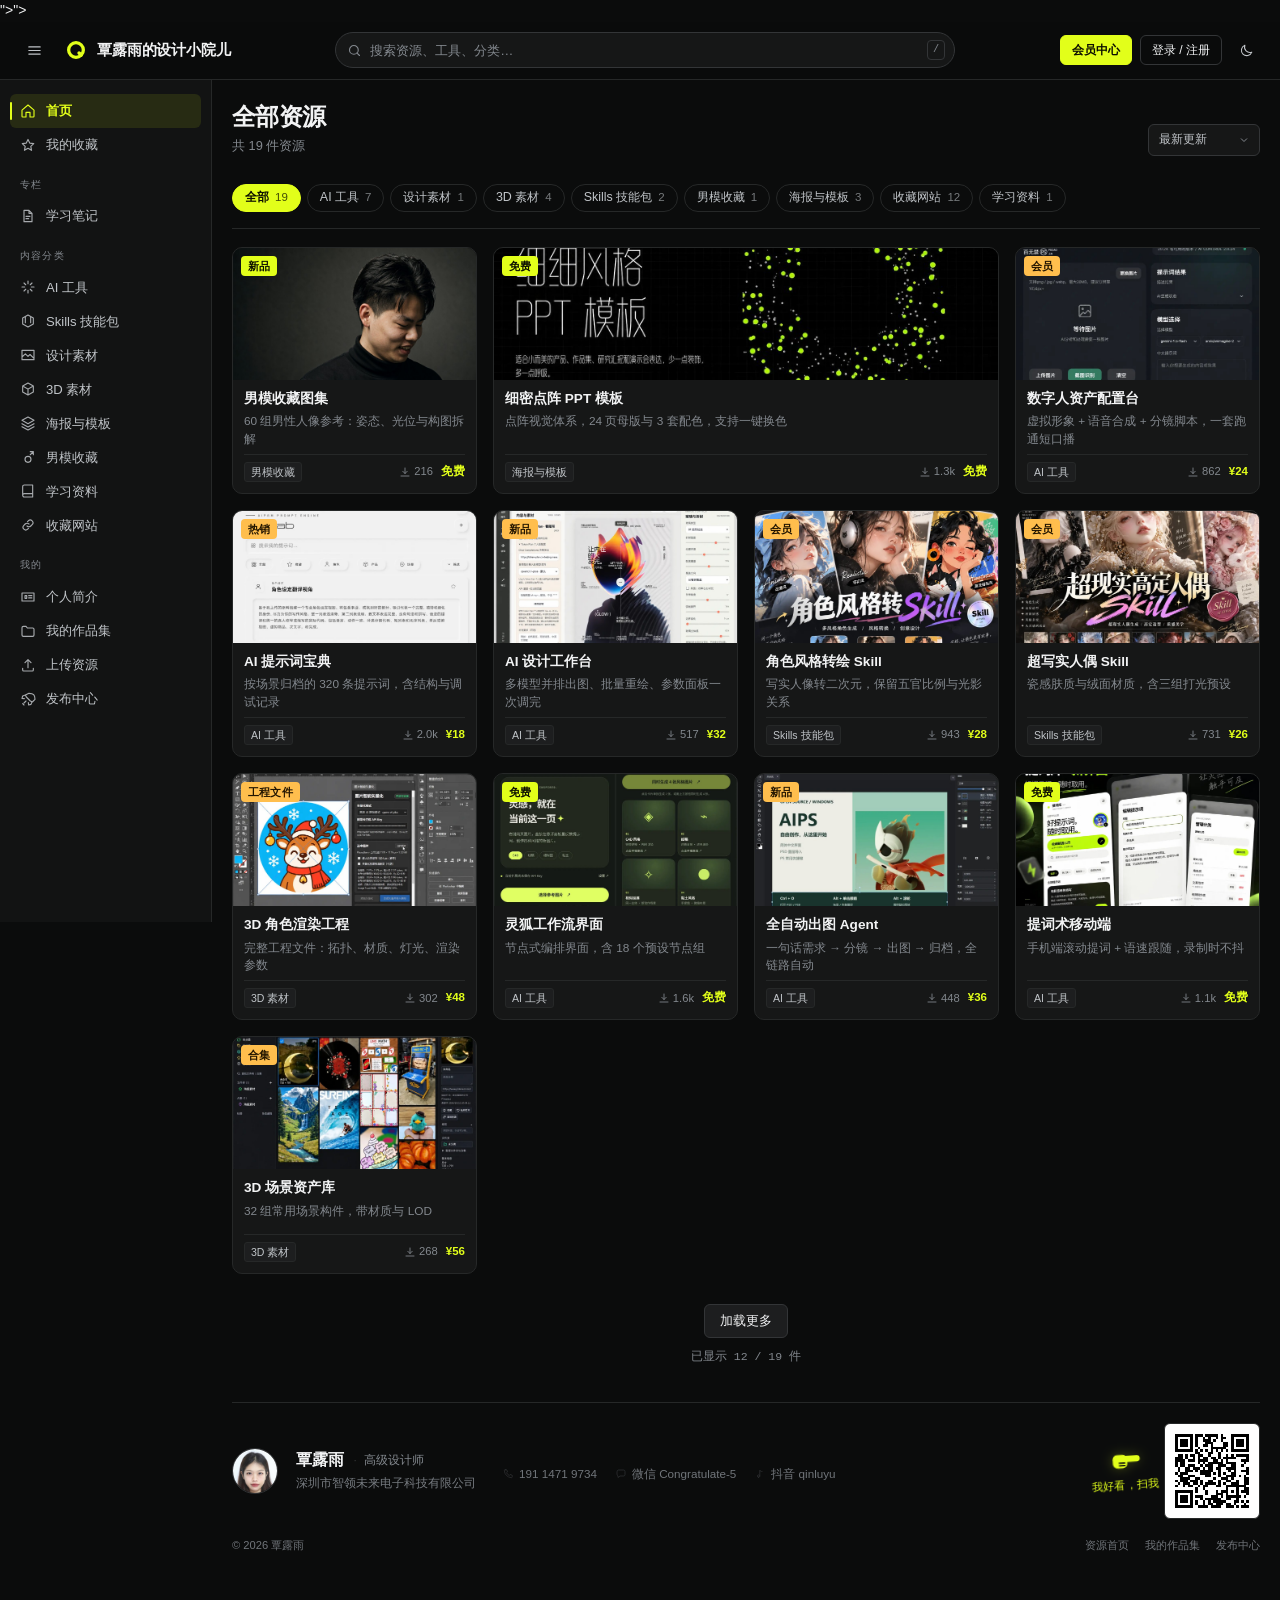
==== commit 573ddce9: "chore: 静态资源加版本号 ?v=20261028a，避免浏览器吃旧缓存 GitHub Pages 对 assets 返回 Cache-Control: max-age=600，改完 JS/CSS" ====
--- a/index.html
+++ b/index.html
@@ -6,7 +6,7 @@
 <title>覃露雨的设计小院儿 · 设计资产与 AI 工具</title>
 <meta name="description" content="设计资产、AI 工具、3D 素材与学习资料合集。">
 <link rel="icon" href="data:image/svg+xml,<svg xmlns='http://www.w3.org/2000/svg' viewBox='0 0 32 32'><rect width='32' height='32' rx='16' fill='%23111213'/><circle cx='16' cy='16' r='9.8' stroke='%23e2ff1a' stroke-width='4.4' fill='none'/><path d='M20.1 20.1 22.79 22.79' stroke='%23e2ff1a' stroke-width='4.6' stroke-linecap='round'/></svg>"><rect width='32' height='32' rx='16' fill='%23111213'/><circle cx='15' cy='15' r='7.4' stroke='%23e2ff1a' stroke-width='4.2' fill='none'/><path d='M19.6 19.6 25 25' stroke='%23e2ff1a' stroke-width='4.2' stroke-linecap='round'/></svg>"><rect width='32' height='32' rx='8' fill='%23e2ff1a'/><rect x='11' y='11' width='10' height='10' rx='2' fill='%230d1000'/></svg>">
-<link rel="stylesheet" href="assets/css/site.css">
+<link rel="stylesheet" href="assets/css/site.css?v=20261028a">
 </head>
 <body>
 
@@ -82,8 +82,8 @@
   </main>
 </div>
 
-<script src="assets/js/data.js"></script>
-<script src="assets/js/app.js"></script>
-<script src="assets/js/list.js"></script>
+<script src="assets/js/data.js?v=20261028a"></script>
+<script src="assets/js/app.js?v=20261028a"></script>
+<script src="assets/js/list.js?v=20261028a"></script>
 </body>
 </html>
--- a/assets/css/site.css
+++ b/assets/css/site.css
@@ -1142,15 +1142,28 @@
   min-width: 0;
 }
 
+/* 电话/微信/GitHub 三种行混用 a 与 button，必须把浏览器默认样式全部抹平，
+   否则 button 会用系统字体、带底色和边框，和相邻行差半行高 */
 .contact-row {
   display: inline-flex;
   align-items: center;
   gap: 5px;
+  height: 18px;
+  margin: 0;
+  padding: 0;
+  border: 0;
+  background: none;
+  font: inherit;
   font-size: .73rem;
+  line-height: 18px;
   color: var(--muted);
   opacity: .85;
+  cursor: pointer;
+  text-align: left;
   transition: color .15s, opacity .15s;
 }
+
+.contact-rows { align-items: center; }
 
 .contact-row svg { width: 12px; height: 12px; color: var(--line-2); transition: color .15s; }
 .contact-row:hover { color: var(--accent-text); opacity: 1; }
@@ -1158,7 +1171,7 @@
 
 .contact-qr {
   display: flex;
-  flex-direction: column;
+  flex-direction: row;      /* 提示语在左，二维码在右，顺势把右侧留白用掉 */
   align-items: center;
   gap: 6px;
   flex: none;
@@ -1166,20 +1179,52 @@
 }
 
 .qr-box {
+  display: block;
   background: #fff;
   padding: 5px;
   border-radius: 6px;
   border: 1px solid var(--line);
-}
-.qr-box img { width: 52px; height: 52px; display: block; image-rendering: pixelated; }
-
-.qr-label {
-  font-family: var(--mono);
-  font-size: .56rem;
-  letter-spacing: .1em;
-  color: var(--muted);
-  opacity: .7;
-}
+  cursor: zoom-in;
+  transition: border-color .15s, box-shadow .15s;
+}
+.qr-box:hover { border-color: var(--accent-line); box-shadow: 0 0 0 3px var(--accent-soft); }
+.qr-box img { width: 84px; height: 84px; display: block; image-rendering: pixelated; }
+
+/* 俏皮提示：一根小手指向二维码，文字在手指下方，不加任何边框 */
+.qr-hint {
+  display: flex;
+  flex-direction: column;
+  align-items: center;
+  gap: 3px;
+  color: var(--accent-text);
+  transform: rotate(-4deg);
+  transition: transform .25s cubic-bezier(.4, 1.3, .5, 1);
+}
+
+.qr-hand {
+  width: 34px; height: 26px;
+  color: var(--accent);
+  transform: translateX(2px);
+  filter: drop-shadow(0 0 6px rgba(226, 255, 26, .25));
+}
+
+.qr-hint-text {
+  font-size: .69rem;
+  font-weight: 500;
+  letter-spacing: .02em;
+  white-space: nowrap;
+}
+
+.contact-qr:hover .qr-hint { transform: rotate(0) translateX(3px); }
+.contact-qr:hover .qr-hand { animation: qr-tap .6s ease-in-out 2; }
+
+@keyframes qr-tap {
+  0%, 100% { transform: translateX(2px); }
+  50% { transform: translateX(7px); }
+}
+
+/* 桌面端「微信号」已单独成行，这里不重复 */
+.qr-text { display: none; }
 
 .foot-bar {
   display: flex;
@@ -1426,8 +1471,16 @@
   display: grid;
   grid-template-columns: minmax(0, 1fr) 336px;
   gap: 18px;
-  align-items: start;
-}
+  align-items: stretch;   /* 让右栏与左栏等高，最后一屏贴底 → 两栏底边齐平 */
+}
+
+.about-side {
+  display: flex;
+  flex-direction: column;
+}
+
+/* 右栏最后一块吃掉剩余高度，避免底部悬空 */
+.about-side > .panel:last-child { margin-top: auto; }
 
 /* 时间线 */
 .tl { position: relative; }
@@ -1530,56 +1583,59 @@
 /* 侧栏 */
 .about-side .panel + .panel { margin-top: 16px; }
 
-.facts { display: grid; gap: 10px; }
+.facts { display: grid; gap: 7px; }
 .fact {
   display: flex;
   align-items: baseline;
   justify-content: space-between;
   gap: 12px;
-  font-size: .8rem;
-  color: var(--muted);
-  padding-bottom: 9px;
+  font-size: .78rem;
+  color: var(--muted);
+  padding-bottom: 7px;
   border-bottom: 1px dashed var(--line);
 }
 .fact:last-child { border-bottom: 0; padding-bottom: 0; }
 .fact b { color: var(--ink-2); font-weight: 600; text-align: right; }
 
-.skill-row + .skill-row { margin-top: 14px; }
+/* 技能区刻意做紧凑：它是辅助信息，不该把右栏撑得比左栏高 */
+.skill-row + .skill-row { margin-top: 9px; }
+
 .skill-head {
   display: flex;
   align-items: baseline;
   justify-content: space-between;
-  gap: 10px;
-  font-size: .78rem;
+  gap: 8px;
+  font-size: .74rem;
   color: var(--ink-2);
 }
+
+/* 熟练度去掉方框，只留颜色，省一行视觉重量 */
 .skill-head em {
   font-style: normal;
   font-family: var(--mono);
-  font-size: .62rem;
-  letter-spacing: .08em;
+  font-size: .56rem;
+  letter-spacing: .1em;
   color: var(--accent-text);
-  border: 1px solid var(--accent-line);
-  background: var(--accent-soft);
-  border-radius: 3px;
-  padding: 1px 5px;
-}
-.skill-items { display: flex; flex-wrap: wrap; gap: 5px; margin-top: 7px; }
+  opacity: .8;
+}
+
+.skill-items { display: flex; flex-wrap: wrap; gap: 4px; margin-top: 5px; }
 .skill-items span {
-  font-size: .74rem;
-  padding: 2px 8px;
-  border-radius: 5px;
+  font-size: .68rem;
+  padding: 1px 6px;
+  border-radius: 4px;
   background: var(--surface-2);
   border: 1px solid var(--line);
   color: var(--muted);
 }
 
-.award-list { display: grid; gap: 7px; }
-.award-list li { display: flex; align-items: flex-start; gap: 7px; font-size: .78rem; color: var(--muted); line-height: 1.6; }
+.award-list { display: grid; gap: 3px; }
+.award-list li { display: flex; align-items: flex-start; gap: 6px; font-size: .75rem; color: var(--muted); line-height: 1.55; }
 .award-list svg { width: 12px; height: 12px; margin-top: 3px; stroke: var(--accent); fill: none; stroke-width: 2.4; flex: none; }
 
-.about-cta .cta-title { font-size: .9rem; font-weight: 600; color: var(--ink); }
-.about-cta .cta-sub { margin: 5px 0 12px; font-size: .76rem; color: var(--muted); line-height: 1.6; }
+.about-cta .cta-title { font-size: .86rem; font-weight: 600; color: var(--ink); }
+.about-cta .cta-sub { margin: 2px 0 8px; font-size: .72rem; color: var(--muted); line-height: 1.55; }
+.about-cta .btn { height: 32px; }
 
 /* 10.6 作品集 ----------------------------------------------------------- */
 .works-grid {
@@ -1719,42 +1775,45 @@
 .lb-close:hover { background: var(--danger); border-color: var(--danger); color: #fff; }
 
 /* 10.7 学习笔记：列表 ---------------------------------------------------- */
+/* 竖版卡片：封面固定 16:10，正文在下方。
+   横版卡（封面 | 文字）在宽屏下会把文字列压到几十像素，且整行被最高的一张撑出空档。 */
 .notes-grid {
   display: grid;
-  grid-template-columns: repeat(auto-fill, minmax(430px, 1fr));
-  gap: 14px;
+  /* auto-fit 而非 auto-fill：条目少时不会留下空轨道，卡片会撑满整行 */
+  grid-template-columns: repeat(auto-fit, minmax(286px, 1fr));
+  gap: 16px;
+  align-items: stretch;   /* 同一行卡片等高，卡片内部再用 margin-top:auto 把页脚压到底 */
 }
 
 .note-card {
-  display: grid;
-  grid-template-columns: 168px minmax(0, 1fr);
-  gap: 0;
+  display: flex;
+  flex-direction: column;
   border: 1px solid var(--line);
   border-radius: var(--r);
   background: var(--surface);
   overflow: hidden;
-  transition: border-color .16s, transform .16s, box-shadow .16s, background .16s;
+  transition: border-color .16s, transform .16s, box-shadow .16s;
 }
 .note-card:hover {
   border-color: var(--line-2);
-  background: var(--surface-2);
-  transform: translateY(-2px);
+  transform: translateY(-3px);
   box-shadow: var(--shadow-lift);
 }
 
 .note-cover {
   position: relative;
   display: block;
-  min-height: 120px;
+  aspect-ratio: 16 / 10;
   background: var(--surface-3);
   overflow: hidden;
-}
-.note-cover img { width: 100%; height: 100%; object-fit: cover; opacity: .9; transition: transform .4s; }
+  flex: none;
+}
+.note-cover img { width: 100%; height: 100%; object-fit: cover; opacity: .92; transition: transform .4s; }
 .note-card:hover .note-cover img { transform: scale(1.04); }
 
 .note-date {
   position: absolute;
-  left: 8px; top: 8px;
+  left: 9px; top: 9px;
   font-family: var(--mono);
   font-size: .62rem;
   color: #fff;
@@ -1765,13 +1824,13 @@
   backdrop-filter: blur(4px);
 }
 
-.note-main { display: flex; flex-direction: column; gap: 6px; padding: 13px 15px; min-width: 0; }
+.note-main { display: flex; flex-direction: column; gap: 6px; padding: 12px 14px 13px; min-width: 0; flex: 1; }
 
 .note-title {
-  font-size: .92rem;
+  font-size: .9rem;
   font-weight: 600;
   color: var(--ink);
-  line-height: 1.4;
+  line-height: 1.45;
   display: -webkit-box;
   -webkit-line-clamp: 2;
   -webkit-box-orient: vertical;
@@ -1779,7 +1838,7 @@
 }
 
 .note-summary {
-  font-size: .78rem;
+  font-size: .77rem;
   color: var(--muted);
   line-height: 1.65;
   display: -webkit-box;
@@ -1793,18 +1852,22 @@
   align-items: center;
   gap: 5px;
   margin-top: auto;
-  padding-top: 8px;
+  padding-top: 9px;
   border-top: 1px solid var(--line);
 }
-.note-min { margin-left: auto; font-family: var(--mono); font-size: .64rem; color: var(--muted); }
+.note-min { margin-left: auto; font-family: var(--mono); font-size: .63rem; color: var(--muted); white-space: nowrap; }
 
 /* 10.8 学习笔记：正文 ---------------------------------------------------- */
+/* 阅读区与目录当成一组：整组定宽居中，正文列宽 = 正文测量宽，
+   避免「正文 640 / 列 850 / 目录在最右边」造成的三段式空档 */
 .article-grid {
   display: grid;
-  grid-template-columns: minmax(0, 1fr) 288px;
-  gap: 26px;
+  grid-template-columns: minmax(0, 1fr) 280px;
+  gap: 48px;
   align-items: start;
-  padding-top: 18px;
+  max-width: 1180px;
+  margin: 0 auto;          /* 整组在内容区居中 */
+  padding-top: 22px;
 }
 
 .article { min-width: 0; }
@@ -1822,24 +1885,21 @@
 
 .article-head h1 {
   margin: 12px 0 0;
-  font-size: clamp(1.5rem, 2.6vw, 2.15rem);
+  font-size: clamp(1.55rem, 2.5vw, 2.05rem);
   font-weight: 800;
   letter-spacing: -0.035em;
-  line-height: 1.2;
-  max-width: 28ch;
+  line-height: 1.25;
 }
 
 .article-lead {
   margin-top: 12px;
-  max-width: 60ch;
-  font-size: .88rem;
-  line-height: 1.8;
+  font-size: .9rem;
+  line-height: 1.85;
   color: var(--muted);
 }
 
 .article-body {
-  margin-top: 26px;
-  max-width: 68ch;
+  margin-top: 24px;
   border-top: 1px solid var(--line);
   padding-top: 26px;
 }
@@ -1850,7 +1910,7 @@
   line-height: 1.95;
   color: var(--ink-2);
 }
-.nb-p + .nb-p { margin-top: 14px; }
+.nb-p + .nb-p { margin-top: 18px; }
 
 .nb-h2 {
   position: relative;
@@ -1996,6 +2056,7 @@
 
 /* 侧栏目录 / 相关 */
 .article-side .panel + .panel { margin-top: 16px; }
+.about-side .panel-body { padding: 11px 14px; }
 .toc { display: grid; gap: 2px; }
 .toc a {
   display: block;
@@ -2118,15 +2179,39 @@
   .buy-body .btn.acid { white-space: nowrap; }
   .contact-card { grid-template-columns: auto minmax(0, 1fr); gap: 14px; }
   .notes-grid { grid-template-columns: 1fr; }
-  .note-card { grid-template-columns: 112px minmax(0, 1fr); }
-  .article-grid { grid-template-columns: 1fr; gap: 18px; }
+  .article-grid { grid-template-columns: 1fr; gap: 18px; max-width: none; margin: 0; }
   .article-side { order: 2; }
   .article-head h1 { font-size: 1.4rem; }
   .about-hero { grid-template-columns: 1fr; gap: 18px; padding-top: 20px; }
   .hero-deco { display: none; }
   .portrait { width: 148px; }
   .about-stats { grid-template-columns: 1fr 1fr; gap: 16px 12px; }
-  .contact-qr { grid-column: 1 / -1; justify-self: start; flex-direction: row; align-items: center; gap: 10px; }
+  /* 手机端二维码不再孤立在左边：整行铺开，左图右文，右侧不留空 */
+  .contact-qr {
+    grid-column: 1 / -1;
+    justify-self: stretch;
+    flex-direction: row;
+    align-items: center;
+    gap: 12px;
+    margin-top: 2px;
+    padding-top: 12px;
+    border-top: 1px dashed var(--line);
+  }
+  .qr-hint-text { font-size: .65rem; }
+  .qr-hand { width: 26px; height: 20px; }
+  .contact-qr .qr-box img { width: 64px; height: 64px; }
+  .qr-text { display: block; min-width: 0; }
+  .qr-text b { display: block; font-size: .78rem; font-weight: 600; color: var(--ink-2); }
+  .qr-text span {
+    display: block;
+    margin-top: 2px;
+    font-family: var(--mono);
+    font-size: .68rem;
+    color: var(--muted);
+    white-space: nowrap;
+    overflow: hidden;
+    text-overflow: ellipsis;
+  }
   .avatar { width: 52px; height: 52px; font-size: 1.15rem; }
   .ident-name { font-size: 1.12rem; }
   .qr-box img { width: 52px; height: 52px; }
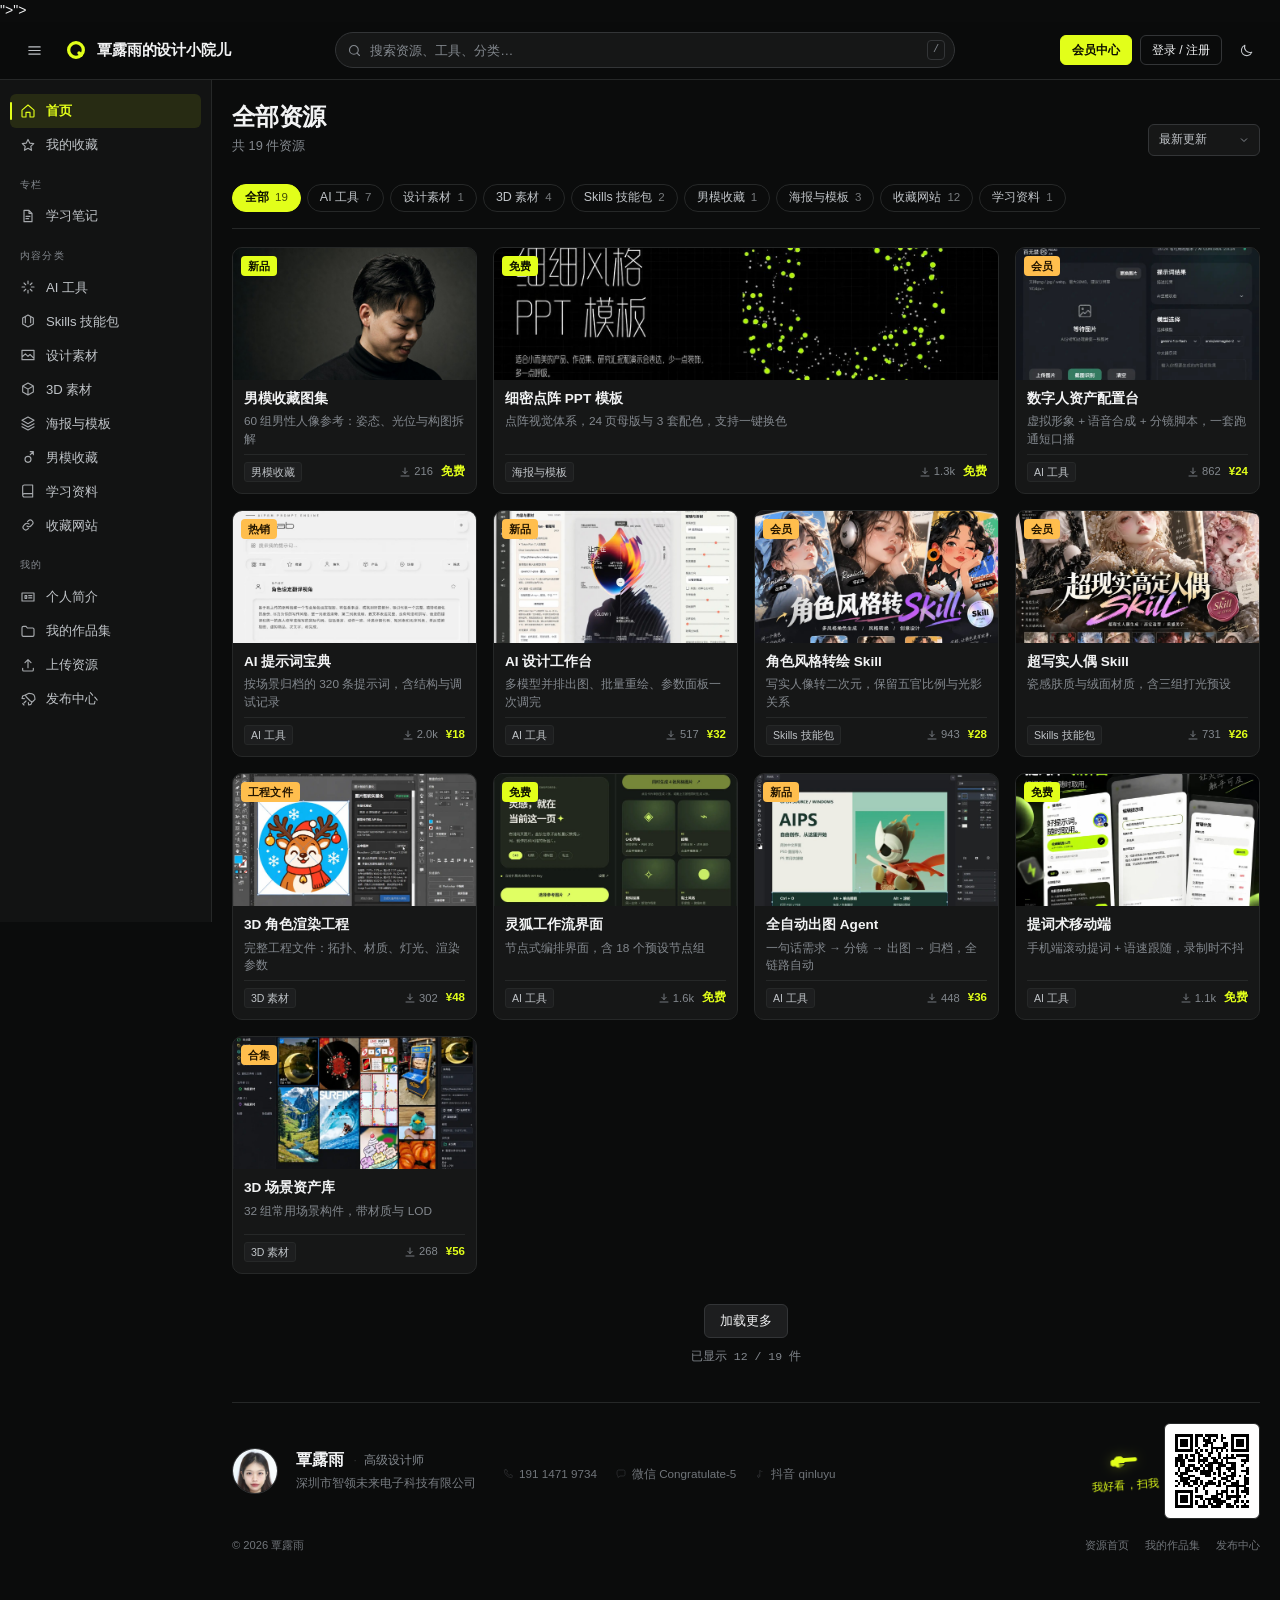
==== commit daf048fd: "fix: 手指改细长 + 发布中心补返回定位条 - 二维码旁手势按真实比例重画：手掌 14×14.4、食指 22.5×5（约掌高 1/3）、补一截手腕，指缝用背景色勾两道 - deploy.html " ====
--- a/index.html
+++ b/index.html
@@ -6,7 +6,7 @@
 <title>覃露雨的设计小院儿 · 设计资产与 AI 工具</title>
 <meta name="description" content="设计资产、AI 工具、3D 素材与学习资料合集。">
 <link rel="icon" href="data:image/svg+xml,<svg xmlns='http://www.w3.org/2000/svg' viewBox='0 0 32 32'><rect width='32' height='32' rx='16' fill='%23111213'/><circle cx='16' cy='16' r='9.8' stroke='%23e2ff1a' stroke-width='4.4' fill='none'/><path d='M20.1 20.1 22.79 22.79' stroke='%23e2ff1a' stroke-width='4.6' stroke-linecap='round'/></svg>"><rect width='32' height='32' rx='16' fill='%23111213'/><circle cx='15' cy='15' r='7.4' stroke='%23e2ff1a' stroke-width='4.2' fill='none'/><path d='M19.6 19.6 25 25' stroke='%23e2ff1a' stroke-width='4.2' stroke-linecap='round'/></svg>"><rect width='32' height='32' rx='8' fill='%23e2ff1a'/><rect x='11' y='11' width='10' height='10' rx='2' fill='%230d1000'/></svg>">
-<link rel="stylesheet" href="assets/css/site.css?v=20261028a">
+<link rel="stylesheet" href="assets/css/site.css?v=20261028b">
 </head>
 <body>
 
@@ -82,8 +82,8 @@
   </main>
 </div>
 
-<script src="assets/js/data.js?v=20261028a"></script>
-<script src="assets/js/app.js?v=20261028a"></script>
-<script src="assets/js/list.js?v=20261028a"></script>
+<script src="assets/js/data.js?v=20261028b"></script>
+<script src="assets/js/app.js?v=20261028b"></script>
+<script src="assets/js/list.js?v=20261028b"></script>
 </body>
 </html>
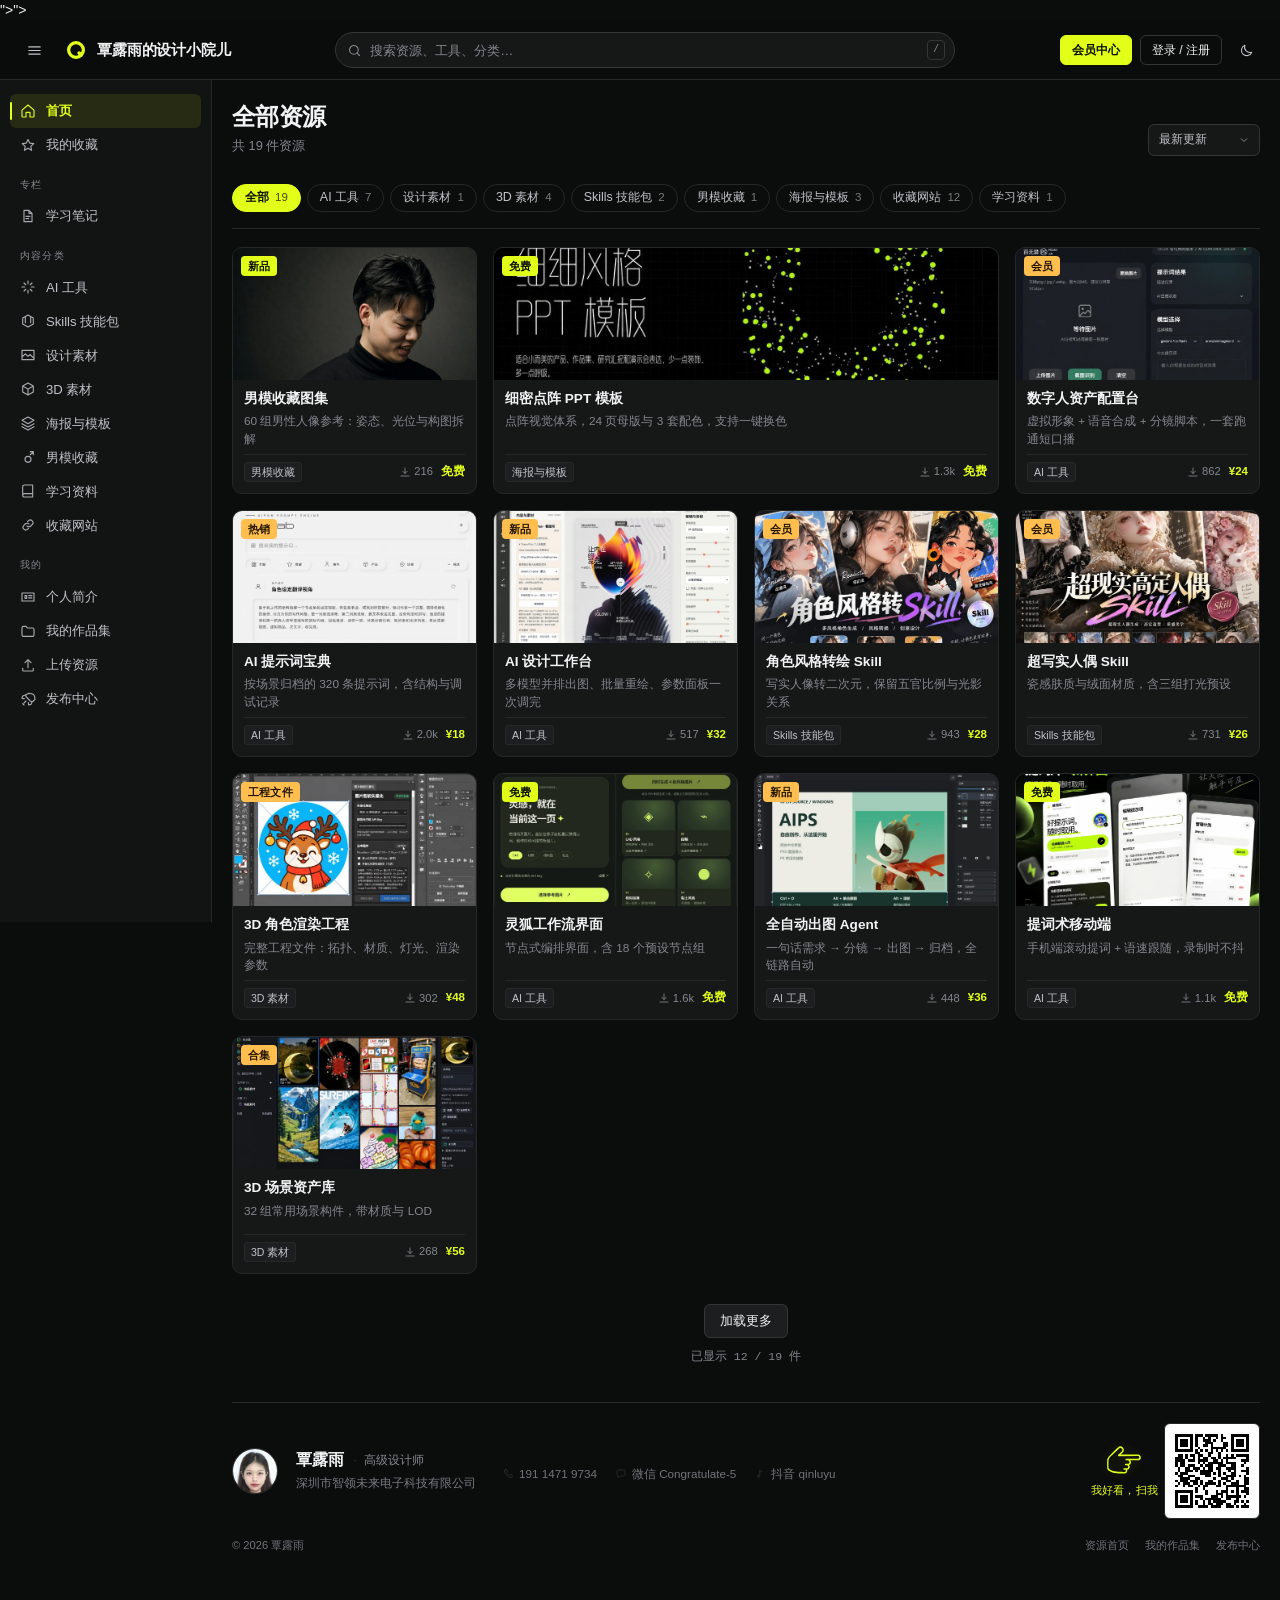
==== commit 611bc143: "style(footer): 换用提供的手势图标，文字水平，手指左右搓动 - 内联 手指.svg（1024 视窗线稿，单一 path），fill=currentColor 跟随主题 - 文案去掉 -4" ====
--- a/index.html
+++ b/index.html
@@ -6,7 +6,7 @@
 <title>覃露雨的设计小院儿 · 设计资产与 AI 工具</title>
 <meta name="description" content="设计资产、AI 工具、3D 素材与学习资料合集。">
 <link rel="icon" href="data:image/svg+xml,<svg xmlns='http://www.w3.org/2000/svg' viewBox='0 0 32 32'><rect width='32' height='32' rx='16' fill='%23111213'/><circle cx='16' cy='16' r='9.8' stroke='%23e2ff1a' stroke-width='4.4' fill='none'/><path d='M20.1 20.1 22.79 22.79' stroke='%23e2ff1a' stroke-width='4.6' stroke-linecap='round'/></svg>"><rect width='32' height='32' rx='16' fill='%23111213'/><circle cx='15' cy='15' r='7.4' stroke='%23e2ff1a' stroke-width='4.2' fill='none'/><path d='M19.6 19.6 25 25' stroke='%23e2ff1a' stroke-width='4.2' stroke-linecap='round'/></svg>"><rect width='32' height='32' rx='8' fill='%23e2ff1a'/><rect x='11' y='11' width='10' height='10' rx='2' fill='%230d1000'/></svg>">
-<link rel="stylesheet" href="assets/css/site.css?v=20261028b">
+<link rel="stylesheet" href="assets/css/site.css?v=20261028c">
 </head>
 <body>
 
@@ -82,8 +82,8 @@
   </main>
 </div>
 
-<script src="assets/js/data.js?v=20261028b"></script>
-<script src="assets/js/app.js?v=20261028b"></script>
-<script src="assets/js/list.js?v=20261028b"></script>
+<script src="assets/js/data.js?v=20261028c"></script>
+<script src="assets/js/app.js?v=20261028c"></script>
+<script src="assets/js/list.js?v=20261028c"></script>
 </body>
 </html>
--- a/assets/css/site.css
+++ b/assets/css/site.css
@@ -1191,37 +1191,42 @@
 .qr-box img { width: 84px; height: 84px; display: block; image-rendering: pixelated; }
 
 /* 俏皮提示：一根小手指向二维码，文字在手指下方，不加任何边框 */
+/* 文字保持水平（不旋转），手势在上方左右搓动，指向右侧二维码 */
 .qr-hint {
   display: flex;
   flex-direction: column;
   align-items: center;
-  gap: 3px;
+  gap: 4px;
   color: var(--accent-text);
-  transform: rotate(-4deg);
-  transition: transform .25s cubic-bezier(.4, 1.3, .5, 1);
 }
 
 .qr-hand {
-  width: 34px; height: 26px;
+  width: 36px; height: 36px;
   color: var(--accent);
-  transform: translateX(2px);
-  filter: drop-shadow(0 0 6px rgba(226, 255, 26, .25));
+  filter: drop-shadow(0 0 6px rgba(226, 255, 26, .22));
+  animation: qr-rub 1.7s ease-in-out infinite;
+  will-change: transform;
+}
+
+@keyframes qr-rub {
+  0%   { transform: translateX(-3px) rotate(-2deg); }
+  50%  { transform: translateX(3px) rotate(2deg); }
+  100% { transform: translateX(-3px) rotate(-2deg); }
 }
 
 .qr-hint-text {
-  font-size: .69rem;
+  font-size: .7rem;
   font-weight: 500;
   letter-spacing: .02em;
   white-space: nowrap;
 }
 
-.contact-qr:hover .qr-hint { transform: rotate(0) translateX(3px); }
-.contact-qr:hover .qr-hand { animation: qr-tap .6s ease-in-out 2; }
-
-@keyframes qr-tap {
-  0%, 100% { transform: translateX(2px); }
-  50% { transform: translateX(7px); }
-}
+@media (prefers-reduced-motion: reduce) {
+  .qr-hand { animation: none; }
+}
+
+.contact-qr:hover .qr-hand { animation-play-state: paused; transform: translateX(6px); }
+
 
 /* 桌面端「微信号」已单独成行，这里不重复 */
 .qr-text { display: none; }
@@ -2197,8 +2202,8 @@
     padding-top: 12px;
     border-top: 1px dashed var(--line);
   }
-  .qr-hint-text { font-size: .65rem; }
-  .qr-hand { width: 26px; height: 20px; }
+  .qr-hint-text { font-size: .66rem; }
+  .qr-hand { width: 30px; height: 30px; }
   .contact-qr .qr-box img { width: 64px; height: 64px; }
   .qr-text { display: block; min-width: 0; }
   .qr-text b { display: block; font-size: .78rem; font-weight: 600; color: var(--ink-2); }
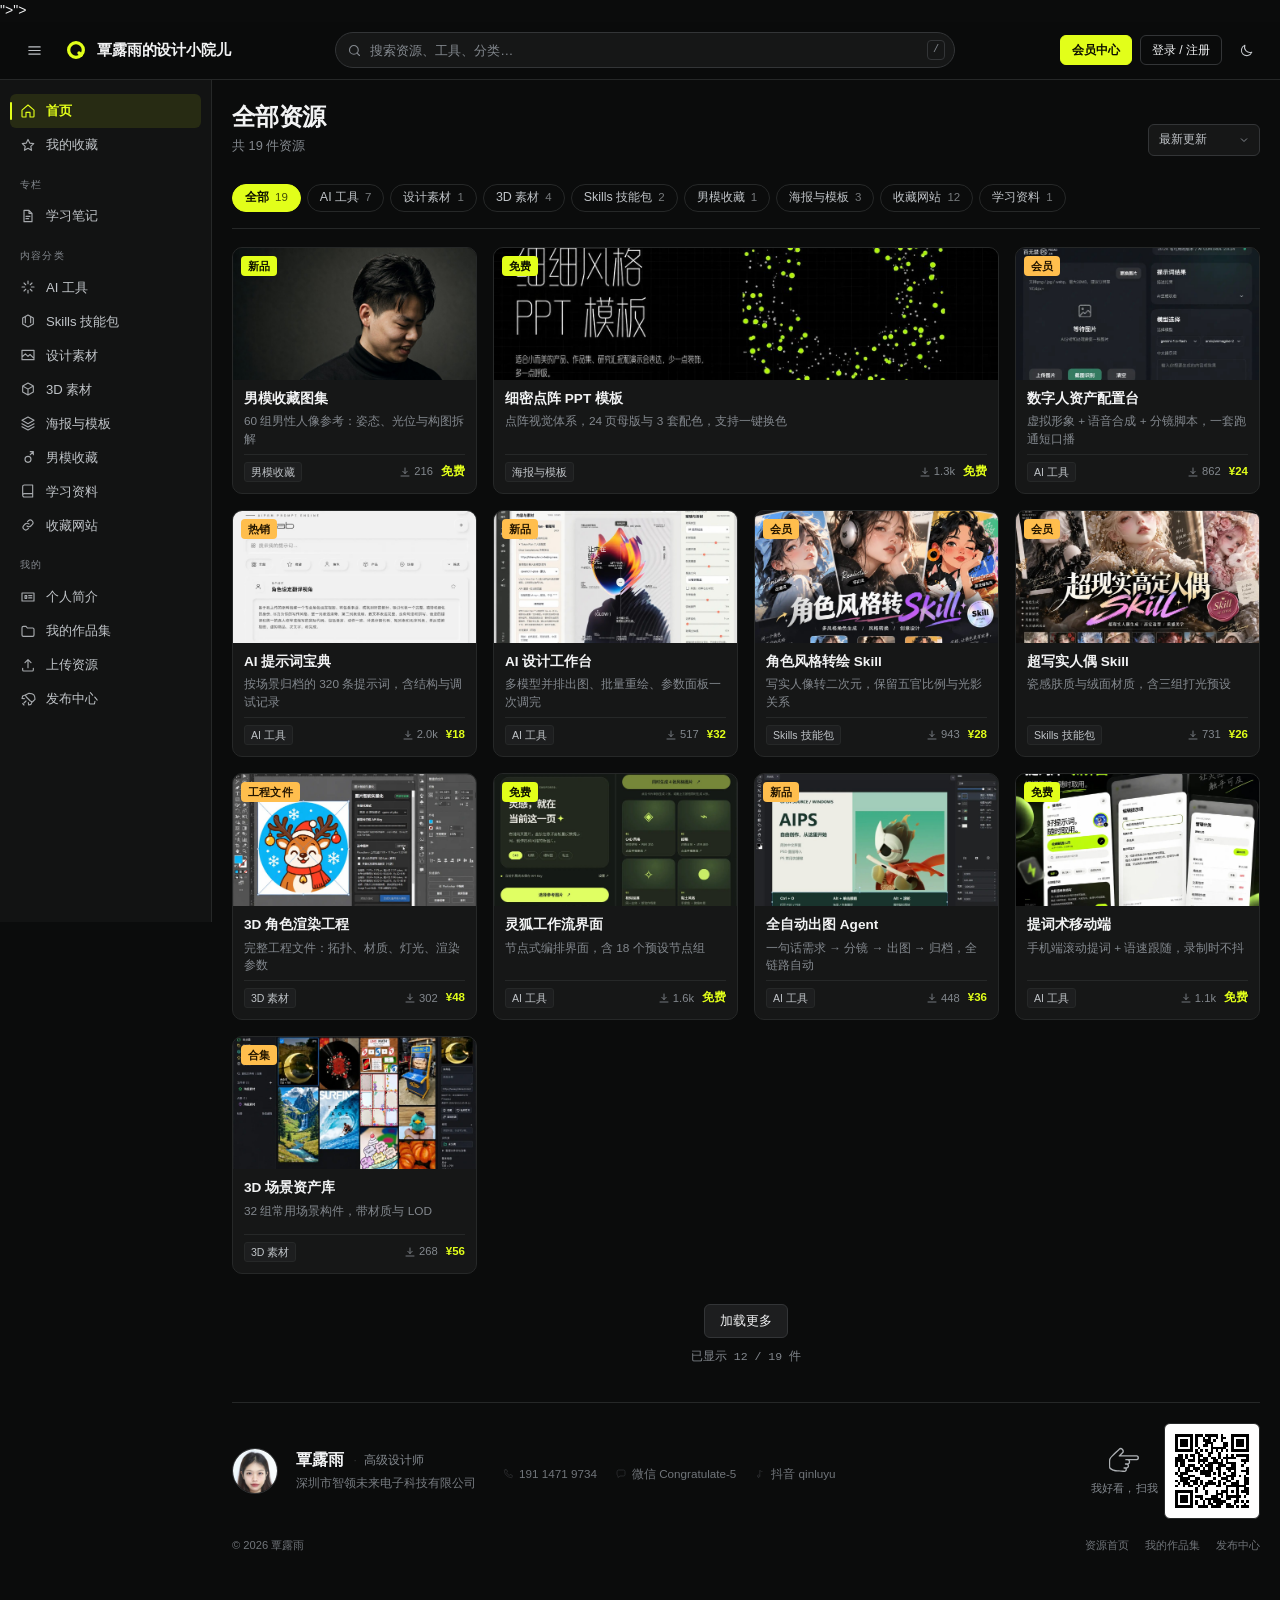
==== commit 5fec3112: "style(footer): 手势再小一档（32px / 手机 28px），版本号 e" ====
--- a/index.html
+++ b/index.html
@@ -6,7 +6,7 @@
 <title>覃露雨的设计小院儿 · 设计资产与 AI 工具</title>
 <meta name="description" content="设计资产、AI 工具、3D 素材与学习资料合集。">
 <link rel="icon" href="data:image/svg+xml,<svg xmlns='http://www.w3.org/2000/svg' viewBox='0 0 32 32'><rect width='32' height='32' rx='16' fill='%23111213'/><circle cx='16' cy='16' r='9.8' stroke='%23e2ff1a' stroke-width='4.4' fill='none'/><path d='M20.1 20.1 22.79 22.79' stroke='%23e2ff1a' stroke-width='4.6' stroke-linecap='round'/></svg>"><rect width='32' height='32' rx='16' fill='%23111213'/><circle cx='15' cy='15' r='7.4' stroke='%23e2ff1a' stroke-width='4.2' fill='none'/><path d='M19.6 19.6 25 25' stroke='%23e2ff1a' stroke-width='4.2' stroke-linecap='round'/></svg>"><rect width='32' height='32' rx='8' fill='%23e2ff1a'/><rect x='11' y='11' width='10' height='10' rx='2' fill='%230d1000'/></svg>">
-<link rel="stylesheet" href="assets/css/site.css?v=20261028c">
+<link rel="stylesheet" href="assets/css/site.css?v=20261028e">
 </head>
 <body>
 
@@ -82,8 +82,8 @@
   </main>
 </div>
 
-<script src="assets/js/data.js?v=20261028c"></script>
-<script src="assets/js/app.js?v=20261028c"></script>
-<script src="assets/js/list.js?v=20261028c"></script>
+<script src="assets/js/data.js?v=20261028e"></script>
+<script src="assets/js/app.js?v=20261028e"></script>
+<script src="assets/js/list.js?v=20261028e"></script>
 </body>
 </html>
--- a/assets/css/site.css
+++ b/assets/css/site.css
@@ -1191,19 +1191,20 @@
 .qr-box img { width: 84px; height: 84px; display: block; image-rendering: pixelated; }
 
 /* 俏皮提示：一根小手指向二维码，文字在手指下方，不加任何边框 */
-/* 文字保持水平（不旋转），手势在上方左右搓动，指向右侧二维码 */
+/* 文字保持水平（不旋转），手势在上方左右搓动，指向右侧二维码。
+   配色跟二维码统一走黑白灰：这里不用酸黄绿，否则饱和度压过二维码本身 */
 .qr-hint {
   display: flex;
   flex-direction: column;
   align-items: center;
   gap: 4px;
-  color: var(--accent-text);
+  color: var(--muted);
 }
 
 .qr-hand {
-  width: 36px; height: 36px;
-  color: var(--accent);
-  filter: drop-shadow(0 0 6px rgba(226, 255, 26, .22));
+  width: 32px; height: 32px;
+  color: var(--ink-2);
+  opacity: .9;
   animation: qr-rub 1.7s ease-in-out infinite;
   will-change: transform;
 }
@@ -1225,7 +1226,8 @@
   .qr-hand { animation: none; }
 }
 
-.contact-qr:hover .qr-hand { animation-play-state: paused; transform: translateX(6px); }
+.contact-qr:hover .qr-hand { animation-play-state: paused; transform: translateX(6px); color: var(--accent-text); opacity: 1; }
+.contact-qr:hover .qr-hint { color: var(--ink-2); }
 
 
 /* 桌面端「微信号」已单独成行，这里不重复 */
@@ -2203,7 +2205,7 @@
     border-top: 1px dashed var(--line);
   }
   .qr-hint-text { font-size: .66rem; }
-  .qr-hand { width: 30px; height: 30px; }
+  .qr-hand { width: 28px; height: 28px; }
   .contact-qr .qr-box img { width: 64px; height: 64px; }
   .qr-text { display: block; min-width: 0; }
   .qr-text b { display: block; font-size: .78rem; font-weight: 600; color: var(--ink-2); }
